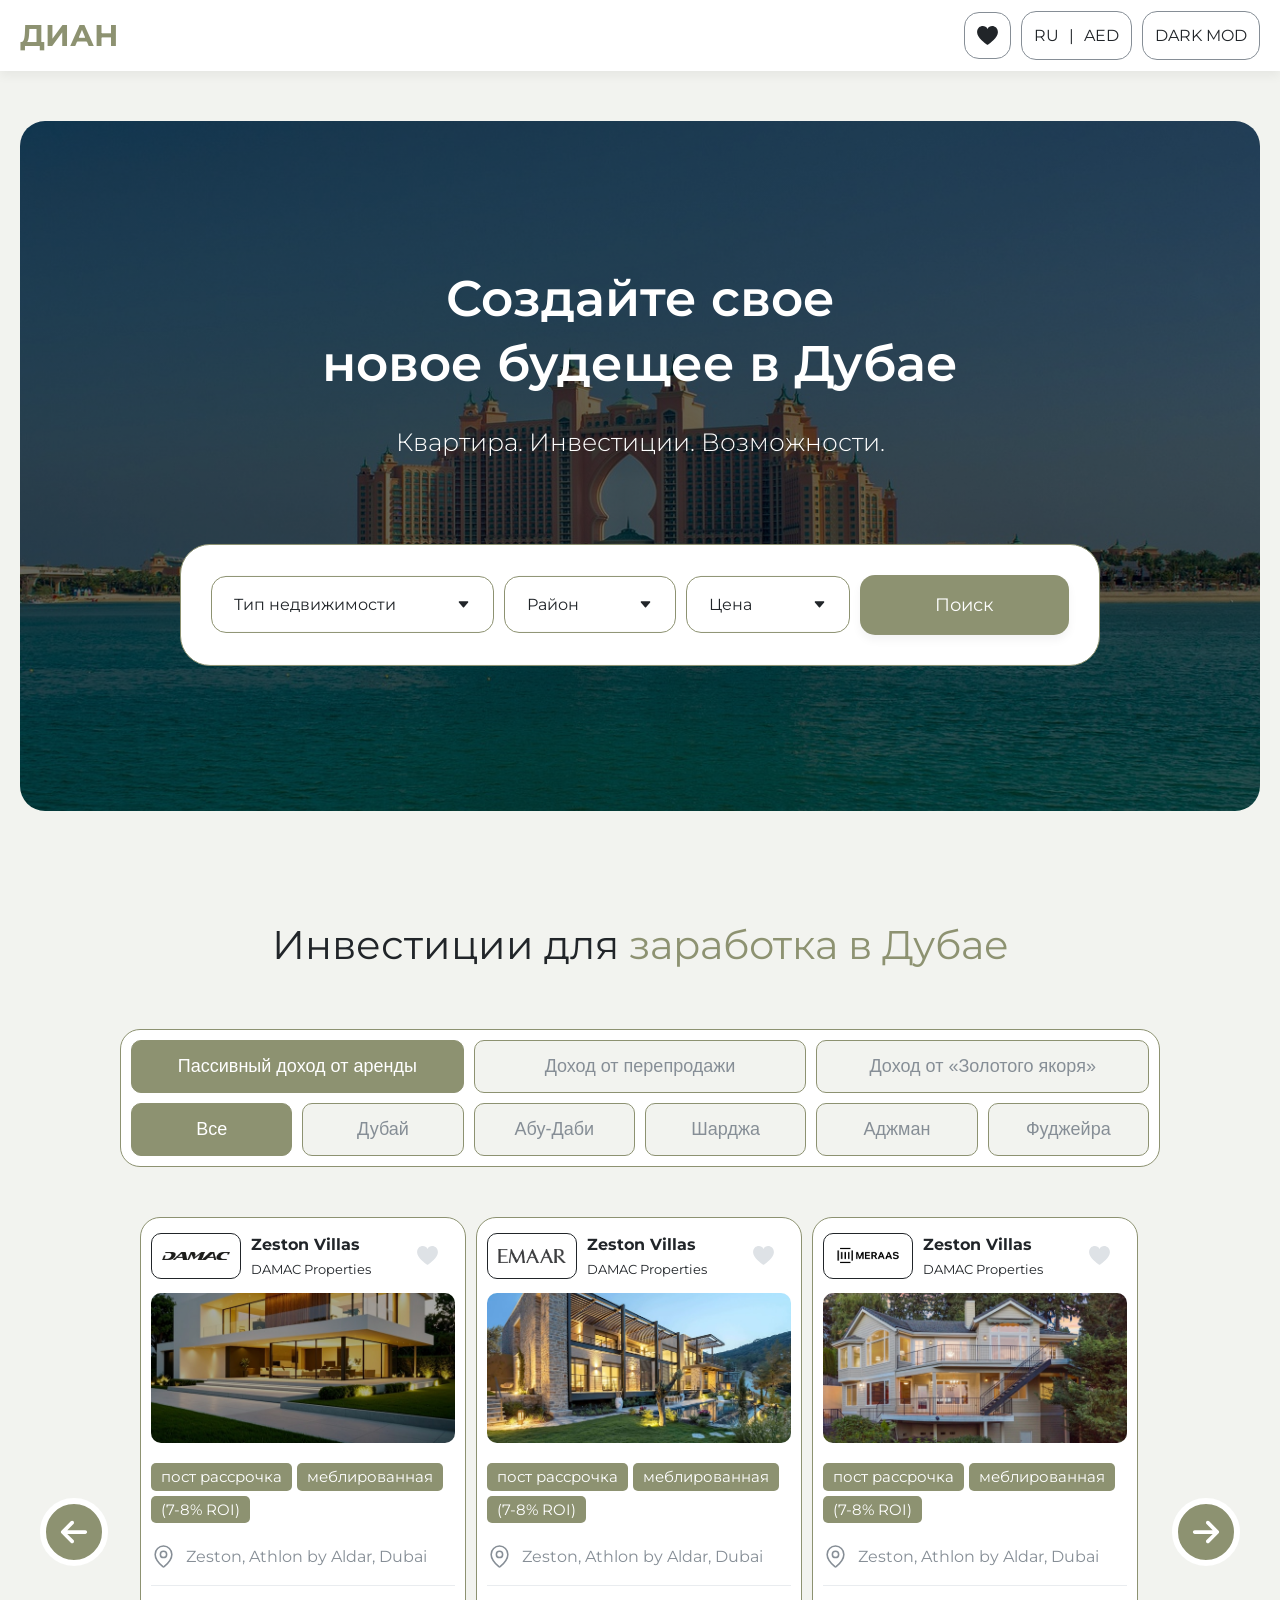
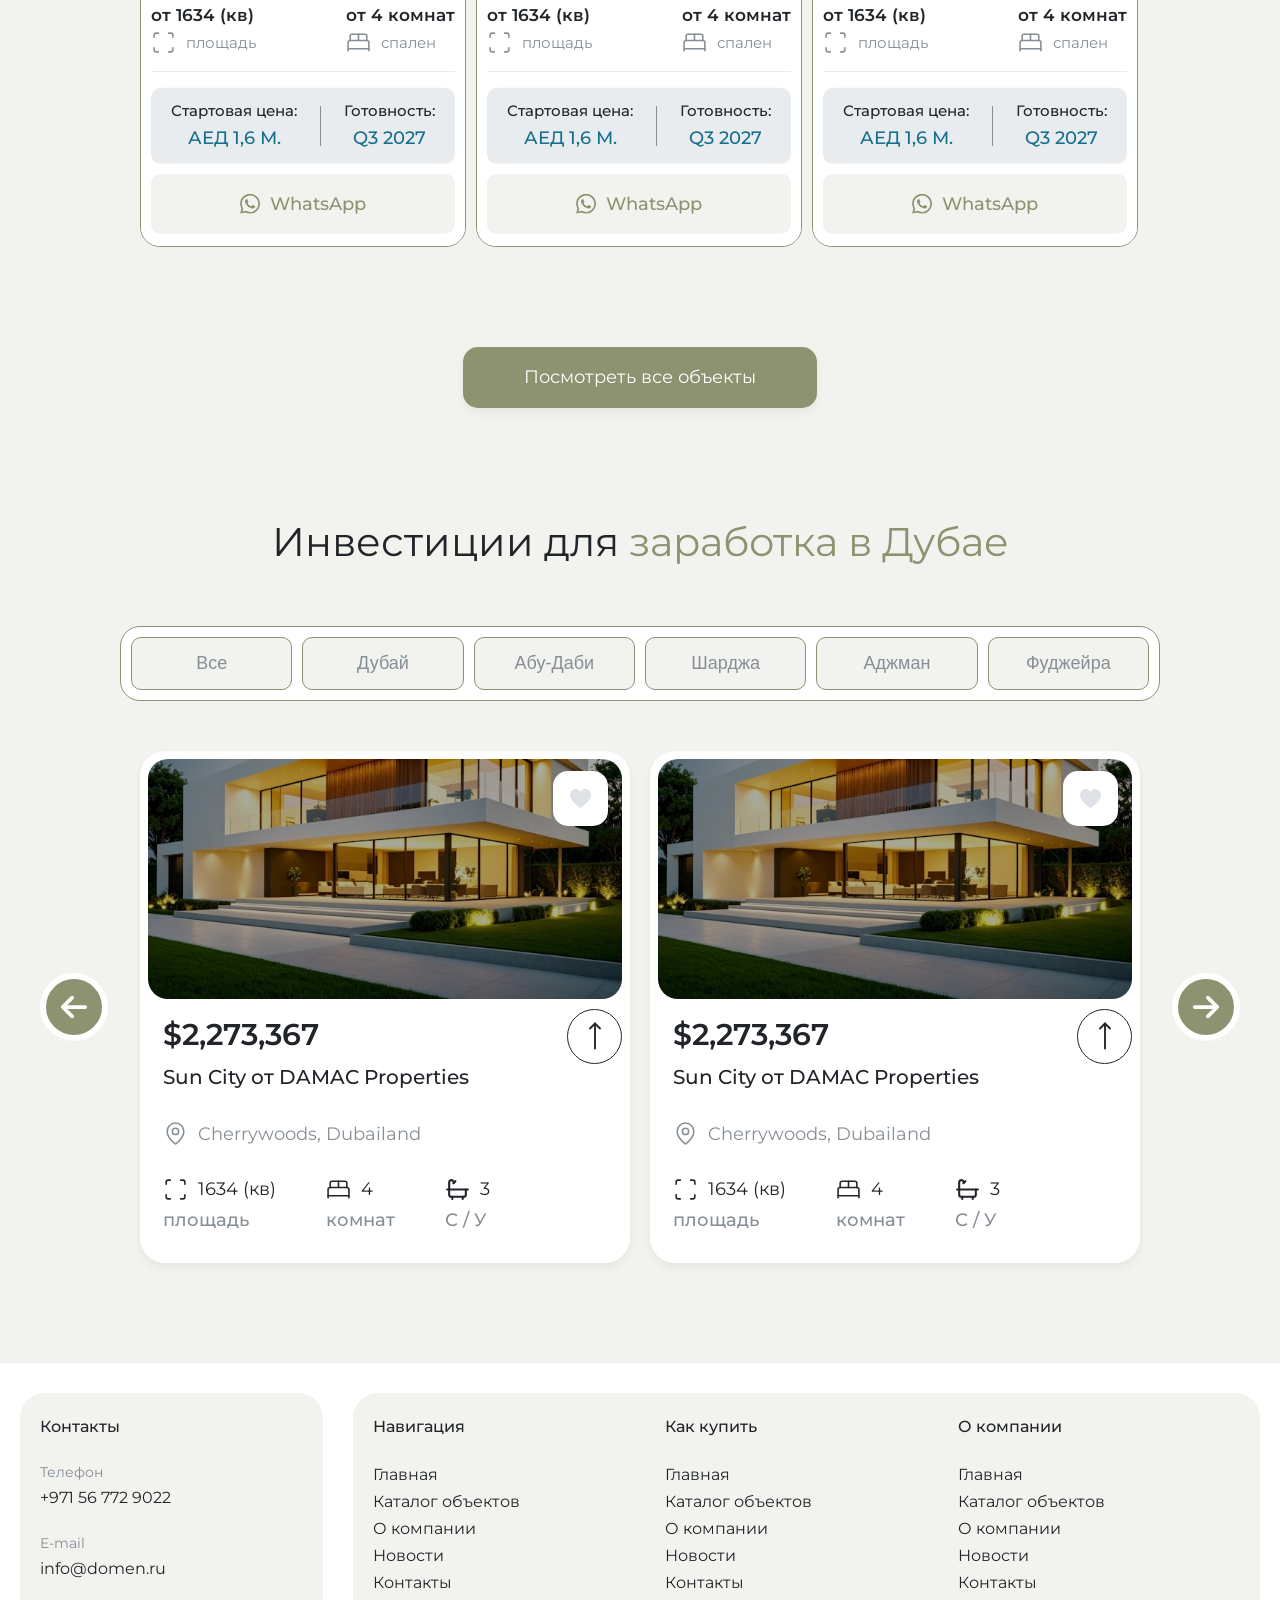
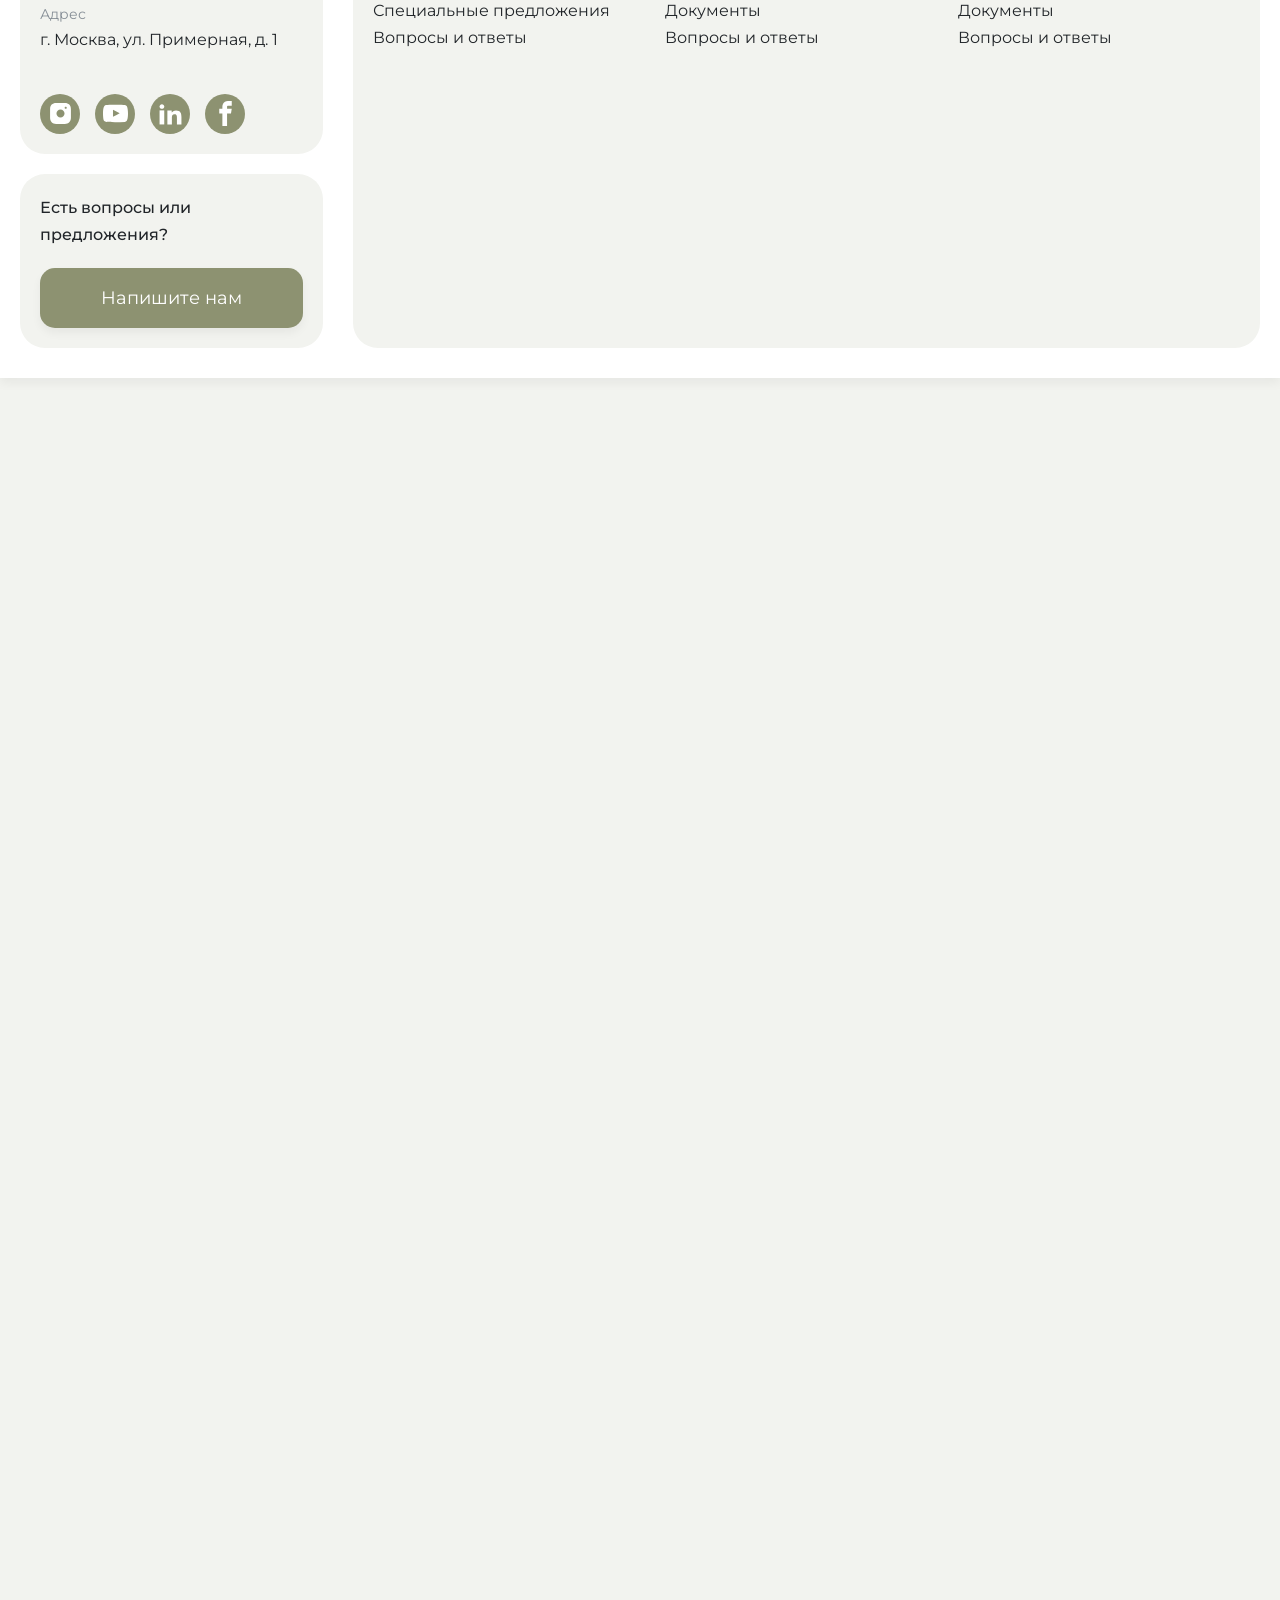
==== index.html @ 3551e3be "Finally all" ====
<!DOCTYPE html>
<html lang="en">
  <head>
    <meta charset="UTF-8" />
    <meta name="viewport" content="width=device-width, initial-scale=1.0" />
    <link rel="preconnect" href="https://fonts.googleapis.com" />
    <link rel="preconnect" href="https://fonts.gstatic.com" crossorigin />
    <link
      href="https://fonts.googleapis.com/css2?family=Montserrat:ital,wght@0,100..900;1,100..900&display=swap"
      rel="stylesheet"
    />
    <link rel="stylesheet" href="css/style.css" />
    <title>ДИАН - компания по недвижимости</title>
  </head>
  <body>
    <!---------------------------------------------->
    <!--      БЛОК ВЕРХНЕЕ МЕНЮ HEADER MENUE      -->
    <!---------------------------------------------->

    <header class="header-menue">
      <div class="row-header header-menue__container">
        <div class="header-menue__logo">ДИАН</div>
        <!-- <nav class="header-menue__nav">
          <ul class="header-menue__list">
            <li class="header-menue__item">
              <a href="#" class="header-menue__link"
                >Купить
                <svg class="menue-icon">
                  <use
                    xlink:href="img/sprite.svg#icon-caret-down-outline"
                  ></use>
                </svg>
              </a>
            </li>
            <li class="header-menue__item">
              <a href="#" class="header-menue__link"
                >Инвестиции
                <svg class="menue-icon">
                  <use
                    xlink:href="img/sprite.svg#icon-caret-down-outline"
                  ></use>
                </svg>
              </a>
            </li>
            <li class="header-menue__item">
              <a href="#" class="header-menue__link"
                >Услуги
                <svg class="menue-icon">
                  <use
                    xlink:href="img/sprite.svg#icon-caret-down-outline"
                  ></use>
                </svg>
              </a>
            </li>
            <li class="header-menue__item">
              <a href="#" class="header-menue__link"
                >О нас
                <svg class="menue-icon">
                  <use xlink:href="#icon-heart-svgrepo-com"></use>
                </svg>
              </a>
            </li>
          </ul>
        </nav> -->
        <div class="header-menue__button">
          <button class="header-button-heart">
            <svg class="header-button-heart__icon">
              <use xlink:href="img/sprite.svg#icon-heart-svgrepo-com"></use>
            </svg>
          </button>

          <div class="header-menue__button-heart language-toggle">
            <span class="languages">RU</span>
            <span class="separator">|</span>
            <span class="currensy">AED</span>
          </div>

          <div
            class="header-menue__button-heart theme-toggle"
            id="theme-toggle"
            aria-pressed="false"
            aria-label="Переключить тему"
          >
            <span>DARK MOD</span>
          </div>

          <!-- <a href="#" class="btn-small">+971 4 428 6151</a> -->
        </div>
      </div>
    </header>

    <main>
      <!------------------->
      <!-- HERO SECTION  -->
      <!------------------->

      <section class="hero row-header">
        <div class="hero__img">
          <div class="hero__container row-container">
            <h1 class="primary-heading">
              Создайте свое <br />
              новое будещее в Дубае
            </h1>
            <h3 class="tertiary-headin">Квартира. Инвестиции. Возможности.</h3>

            <!--------------------------------->
            <!-- БЛОК ФИЛЬТРОМ НЕДВИЖИМОСТЕЙ -->
            <!--------------------------------->

            <div class="search-form">
              <div class="search-form__group">
                <div class="search-form__select">
                  <span class="search-form__title">Тип недвижимости</span>
                  <svg class="search-form__icon">
                    <use
                      xlink:href="img/sprite.svg#icon-caret-down-outline"
                    ></use>
                  </svg>
                </div>

                <div class="search-form__list-box">
                  <ul class="search-form__list">
                    <li class="search-form__item">
                      <a href="#" class="search-form__link">Все типы</a>
                    </li>
                    <li class="search-form__item">
                      <a href="#" class="search-form__link">Квартира</a>
                    </li>
                    <li class="search-form__item">
                      <a href="#" class="search-form__link">Вилла</a>
                    </li>
                    <li class="search-form__item">
                      <a href="#" class="search-form__link">Пентхаус</a>
                    </li>
                    <li class="search-form__item">
                      <a href="#" class="search-form__link">Дуплекст</a>
                    </li>
                    <li class="search-form__item">
                      <a href="#" class="search-form__link">Офис</a>
                    </li>
                  </ul>
                </div>
              </div>

              <div class="search-form__group">
                <div class="search-form__select">
                  <span class="search-form__title">Район</span>
                  <svg class="search-form__icon">
                    <use
                      xlink:href="img/sprite.svg#icon-caret-down-outline"
                    ></use>
                  </svg>
                </div>

                <div class="search-form__list-box">
                  <ul class="search-form__list">
                    <li class="search-form__item">
                      <a href="#" class="search-form__link">Любой район</a>
                    </li>
                    <li class="search-form__item">
                      <a href="#" class="search-form__link">Al Jazeera</a>
                    </li>
                    <li class="search-form__item">
                      <a href="#" class="search-form__link">Jebel Ali First</a>
                    </li>
                    <li class="search-form__item">
                      <a href="#" class="search-form__link"
                        >Jumeirah Gardens City</a
                      >
                    </li>
                    <li class="search-form__item">
                      <a href="#" class="search-form__link">Palm Jebel Ali</a>
                    </li>
                    <li class="search-form__item">
                      <a href="#" class="search-form__link">Downtown</a>
                    </li>
                  </ul>
                </div>
              </div>

              <div class="search-form__group">
                <div class="search-form__select">
                  <span class="search-form__title">Цена</span>
                  <svg class="search-form__icon">
                    <use
                      xlink:href="img/sprite.svg#icon-caret-down-outline"
                    ></use>
                  </svg>
                </div>

                <div class="search-form__list-box">
                  <ul class="search-form__list">
                    <li class="search-form__item">
                      <a href="#" class="search-form__link">$ 200,000</a>
                    </li>
                    <li class="search-form__item">
                      <a href="#" class="search-form__link">$ 500,000</a>
                    </li>
                    <li class="search-form__item">
                      <a href="#" class="search-form__link">$ 700,000</a>
                    </li>
                    <li class="search-form__item">
                      <a href="#" class="search-form__link">$ 800,000</a>
                    </li>
                  </ul>
                </div>
              </div>

              <!------------------------------------->
              <!-- КНОПКА "ПОИСК" -->
              <!------------------------------------->

              <div class="search-form__group">
                <a href="#" class="btn-search">Поиск</a>
              </div>
            </div>
          </div>
        </div>
      </section>

      <!------------------------------- -->
      <!-- БЛОК С КАРТАМИ ПО ИНВЕСТИЦИИ -->
      <!------------------------------- -->

      <section class="section-invest">
        <h2 class="row-container secondary-heading">
          Инвестиции для <span class="highlight-green">заработка в Дубае</span>
        </h2>

        <!------------------------------------------------------->
        <!-- БЛОК ПЕРЕКЛЮЧЕНИЯМИ МЕЖДУ ИНВЕСТИЦИЯМИ И ГОРОДАМИ -->
        <!------------------------------------------------------->

        <div class="row-options section-invest__choose-option choose-option">
          <div class="choose-option__filter-methods">
            <button
              class="btn-choose choose-option__btn-invest btn-method"
              data-method="rent"
            >
              Пассивный доход от аренды
            </button>
            <button
              class="btn-choose choose-option__btn-invest btn-method"
              data-method="resale"
            >
              Доход от перепродажи
            </button>
            <button
              class="btn-choose choose-option__btn-invest btn-method"
              data-method="gold-anchor"
            >
              Доход от «Золотого якоря»
            </button>
          </div>
          <div class="choose-option__filter-cities">
            <button
              class="btn-choose choose-option__btn-city btn-city"
              data-city="all"
            >
              Все
            </button>
            <button
              class="btn-choose choose-option__btn-city btn-city"
              data-city="dubai"
            >
              Дубай
            </button>
            <button
              class="btn-choose choose-option__btn-city btn-city"
              data-city="abu-dabi"
            >
              Абу-Даби
            </button>
            <button
              class="btn-choose choose-option__btn-city btn-city"
              data-city="sharjah"
            >
              Шарджа
            </button>
            <button
              class="btn-choose choose-option__btn-city btn-city"
              data-city="ajman"
            >
              Аджман
            </button>
            <button
              class="btn-choose choose-option__btn-city btn-city"
              data-city="fujairah"
            >
              Фуджейра
            </button>
          </div>
        </div>

        <div class="row-arrows row-arrows--scroll section-invest__slider">
          <!-- ARROW LEFT -->

          <div class="section-invest__arrow arrow-left">
            <svg class="arrow-icon">
              <use xlink:href="img/sprite.svg#icon-arrow-left2"></use>
            </svg>
          </div>

          <div
            class="row-container row-container--scroll section-invest__container"
          >
            <div class="section-invest__container__card">
              <!-- 1️⃣ КАРТОЧКА ПО ИНВЕСТИЦИЯМ --- --- DAMAC-->

              <div
                class="section-invest__card"
                data-id="card-invest-1"
                data-city="dubai"
                data-method="rent"
              >
                <!-- Developer -->
                <div class="section-invest__card__header">
                  <div class="section-invest__card__developer">
                    <!-- Лого застройщика -->
                    <div class="developer__logo-box">
                      <div class="developer__logo developer__logo--damac"></div>
                    </div>

                    <div class="section-invest__card__developer-title">
                      <h4 class="object-title">Zeston Villas</h4>
                      <p class="company-title">DAMAC Properties</p>
                    </div>

                    <button class="card-button-heart">
                      <svg class="card-button-heart__icon">
                        <use
                          xlink:href="img/sprite.svg#icon-heart-svgrepo-com"
                        ></use>
                      </svg>
                    </button>
                  </div>

                  <!-- Фото апартаментов -->
                  <div class="invest__image invest__image--1"></div>

                  <!-- Теги -->
                  <div class="tags">
                    <div class="tags__tag">
                      <p>пост рассрочка</p>
                    </div>
                    <div class="tags__tag">
                      <p>меблированная</p>
                    </div>
                    <div class="tags__tag">
                      <p>(7-8% ROI)</p>
                    </div>
                  </div>

                  <!-- Название -->
                  <!-- <p class="section-invest__card-backend__title">Zeston Villas</p> -->

                  <!-- Локация -->
                  <div class="section-invest__card__location">
                    <svg
                      xmlns="http://www.w3.org/2000/svg"
                      width="24"
                      height="24"
                      viewBox="0 0 24 24"
                      fill="none"
                      stroke="currentColor"
                      stroke-width="1.5"
                      stroke-linecap="round"
                      stroke-linejoin="round"
                      class="grey-card-icon"
                    >
                      <path
                        d="M20 10c0 4.993-5.539 10.193-7.399 11.799a1 1 0 0 1-1.202 0C9.539 20.193 4 14.993 4 10a8 8 0 0 1 16 0"
                      />
                      <circle cx="12" cy="10" r="3" />
                    </svg>
                    <p class="section-invest__card__location-title">
                      Zeston, Athlon by Aldar, Dubai
                    </p>
                  </div>

                  <!-- Разделитель -->
                  <span class="section-invest__card__divider-horizontal"></span>

                  <!-- Box 1: площадь и комнаты -->
                  <div class="section-invest__card__box-1">
                    <!-- Площадь -->
                    <div class="section-invest__card__area">
                      <p class="section-invest__card__area-number">
                        от 1634 (кв)
                      </p>
                      <div class="section-invest__card__area-info">
                        <svg
                          xmlns="http://www.w3.org/2000/svg"
                          width="24"
                          height="24"
                          viewBox="0 0 24 24"
                          fill="none"
                          stroke="currentColor"
                          stroke-width="1.5"
                          stroke-linecap="round"
                          stroke-linejoin="round"
                          class="grey-card-icon"
                        >
                          <path d="M3 7V5a2 2 0 0 1 2-2h2" />
                          <path d="M17 3h2a2 2 0 0 1 2 2v2" />
                          <path d="M21 17v2a2 2 0 0 1-2 2h-2" />
                          <path d="M7 21H5a2 2 0 0 1-2-2v-2" />
                        </svg>
                        <p class="section-invest__card__area-name">площадь</p>
                      </div>
                    </div>

                    <!-- Комнаты -->
                    <div class="section-invest__card__area">
                      <p class="section-invest__card__area-number">
                        от 4 комнат
                      </p>
                      <div class="section-invest__card__area-info">
                        <svg
                          xmlns="http://www.w3.org/2000/svg"
                          width="24"
                          height="24"
                          viewBox="0 0 24 24"
                          fill="none"
                          stroke="currentColor"
                          stroke-width="1.5"
                          stroke-linecap="round"
                          stroke-linejoin="round"
                          class="grey-card-icon"
                        >
                          <path d="M2 20v-8a2 2 0 0 1 2-2h16a2 2 0 0 1 2 2v8" />
                          <path d="M4 10V6a2 2 0 0 1 2-2h12a2 2 0 0 1 2 2v4" />
                          <path d="M12 4v6" />
                          <path d="M2 18h20" />
                        </svg>
                        <p class="section-invest__card__area-name">спален</p>
                      </div>
                    </div>
                  </div>

                  <span class="section-invest__card__divider-horizontal"></span>
                </div>

                <!-- BOX HOVER EFFECT WITH DETAIL INFORMATION -->
                <div class="section-invest__card__hover">
                  <!-- КОРОБКА С ЦЕНОЙ -->

                  <div class="section-invest__card__hover-cost">
                    <p class="section-invest__card__cost">
                      Стартовая цена: <br />
                      <span class="highlight-blue">АЕД 1,6 М.</span>
                    </p>
                    <span class="section-invest__card__divider-vertical"></span>
                    <p class="section-invest__card__cost">
                      Готовность: <br />
                      <span class="highlight-blue">Q3 2027</span>
                    </p>
                  </div>

                  <!-- КОРОБКА С КНОПКОЙ -->

                  <div class="section-invest__card__hover-button">
                    <!-- WhatsApp -->
                    <a href="#" class="btn-whatsapp">
                      <svg class="btn-whatsapp__icon">
                        <use xlink:href="img/sprite.svg#icon-whatsapp"></use>
                      </svg>
                      WhatsApp
                    </a>
                  </div>

                  <!-- Разделитель -->
                  <span class="section-invest__card__divider-horizontal"></span>

                  <!-- КОРОБКА С ИНФОЙ О КОМНАТАХ -->

                  <div class="section-invest__card__hover-room">
                    <div>
                      <p class="text-bold">
                        1 спальня <span class="highlight-grey">от 91 м²</span>
                      </p>
                      <p class="text-bold">
                        2 спальни <span class="highlight-grey">от 135 м²</span>
                      </p>
                      <p class="text-bold">
                        3 спальни <span class="highlight-grey">от 267 м²</span>
                      </p>
                    </div>

                    <div class="section-invest__card__text-right">
                      <p class="text-bold">от 3М АЕД</p>
                      <p class="text-bold">от 4.1М АЕД</p>
                      <p class="text-bold">от 7М АЕД</p>
                    </div>
                  </div>

                  <!-- Разделитель -->
                  <span class="section-invest__card__divider-horizontal"></span>

                  <!-- КОРОБКА С ИНФОЙ О ПЛАНЕ ОПЛАТЕ -->

                  <div class="section-invest__card__hover-payment">
                    <p>План оплат: 40/60</p>

                    <p class="text-bold">
                      10% <span class="highlight-grey">первый взнос</span>
                    </p>
                    <p class="text-bold">
                      50%
                      <span class="highlight-grey"
                        >в течении строительства</span
                      >
                    </p>
                    <p class="text-bold">
                      10%
                      <span class="highlight-grey"
                        >при завершении строительства</span
                      >
                    </p>
                    <p class="text-bold">
                      30%
                      <span class="highlight-grey"
                        >пост рассрочки до Q1 2030</span
                      >
                    </p>
                  </div>

                  <!-- Разделитель -->
                  <span class="section-invest__card__divider-horizontal"></span>

                  <!-- КОРОБКА С ИНФОЙ О НАЛИЧИИ КВАРТИР -->

                  <div class="section-invest__card__hover-availability">
                    <div>
                      <p class="text-bold">Наличие квартир</p>
                      <p class="highlight-green text-bold">25 / 80</p>
                    </div>

                    <div class="section-invest__card__text-right">
                      <p class="text-bold">год готовности</p>
                      <p class="highlight-green text-bold">Q3 2027</p>
                    </div>
                  </div>
                </div>
              </div>

              <!-- 2️⃣ КАРТОЧКА ПО ИНВЕСТИЦИЯМ --- --- EMAAR -->

              <div
                class="section-invest__card"
                data-id="card-invest-2"
                data-city="dubai"
                data-method="rent"
              >
                <!-- Developer -->
                <div class="section-invest__card__header">
                  <div class="section-invest__card__developer">
                    <!-- Лого застройщика -->
                    <div class="developer__logo-box">
                      <div class="developer__logo developer__logo--emaar"></div>
                    </div>

                    <div class="section-invest__card__developer-title">
                      <h4 class="object-title">Zeston Villas</h4>
                      <p class="company-title">DAMAC Properties</p>
                    </div>

                    <button class="card-button-heart">
                      <svg class="card-button-heart__icon">
                        <use
                          xlink:href="img/sprite.svg#icon-heart-svgrepo-com"
                        ></use>
                      </svg>
                    </button>
                  </div>

                  <!-- Фото апартаментов -->
                  <div class="invest__image invest__image--2"></div>

                  <!-- Теги -->
                  <div class="tags">
                    <div class="tags__tag">
                      <p>пост рассрочка</p>
                    </div>
                    <div class="tags__tag">
                      <p>меблированная</p>
                    </div>
                    <div class="tags__tag">
                      <p>(7-8% ROI)</p>
                    </div>
                  </div>

                  <!-- Название -->
                  <!-- <p class="section-invest__card-backend__title">Zeston Villas</p> -->

                  <!-- Локация -->
                  <div class="section-invest__card__location">
                    <svg
                      xmlns="http://www.w3.org/2000/svg"
                      width="24"
                      height="24"
                      viewBox="0 0 24 24"
                      fill="none"
                      stroke="currentColor"
                      stroke-width="1.5"
                      stroke-linecap="round"
                      stroke-linejoin="round"
                      class="grey-card-icon"
                    >
                      <path
                        d="M20 10c0 4.993-5.539 10.193-7.399 11.799a1 1 0 0 1-1.202 0C9.539 20.193 4 14.993 4 10a8 8 0 0 1 16 0"
                      />
                      <circle cx="12" cy="10" r="3" />
                    </svg>
                    <p class="section-invest__card__location-title">
                      Zeston, Athlon by Aldar, Dubai
                    </p>
                  </div>

                  <!-- Разделитель -->
                  <span class="section-invest__card__divider-horizontal"></span>

                  <!-- Box 1: площадь и комнаты -->
                  <div class="section-invest__card__box-1">
                    <!-- Площадь -->
                    <div class="section-invest__card__area">
                      <p class="section-invest__card__area-number">
                        от 1634 (кв)
                      </p>
                      <div class="section-invest__card__area-info">
                        <svg
                          xmlns="http://www.w3.org/2000/svg"
                          width="24"
                          height="24"
                          viewBox="0 0 24 24"
                          fill="none"
                          stroke="currentColor"
                          stroke-width="1.5"
                          stroke-linecap="round"
                          stroke-linejoin="round"
                          class="grey-card-icon"
                        >
                          <path d="M3 7V5a2 2 0 0 1 2-2h2" />
                          <path d="M17 3h2a2 2 0 0 1 2 2v2" />
                          <path d="M21 17v2a2 2 0 0 1-2 2h-2" />
                          <path d="M7 21H5a2 2 0 0 1-2-2v-2" />
                        </svg>
                        <p class="section-invest__card__area-name">площадь</p>
                      </div>
                    </div>

                    <!-- Комнаты -->
                    <div class="section-invest__card__area">
                      <p class="section-invest__card__area-number">
                        от 4 комнат
                      </p>
                      <div class="section-invest__card__area-info">
                        <svg
                          xmlns="http://www.w3.org/2000/svg"
                          width="24"
                          height="24"
                          viewBox="0 0 24 24"
                          fill="none"
                          stroke="currentColor"
                          stroke-width="1.5"
                          stroke-linecap="round"
                          stroke-linejoin="round"
                          class="grey-card-icon"
                        >
                          <path d="M2 20v-8a2 2 0 0 1 2-2h16a2 2 0 0 1 2 2v8" />
                          <path d="M4 10V6a2 2 0 0 1 2-2h12a2 2 0 0 1 2 2v4" />
                          <path d="M12 4v6" />
                          <path d="M2 18h20" />
                        </svg>
                        <p class="section-invest__card__area-name">спален</p>
                      </div>
                    </div>
                  </div>

                  <span class="section-invest__card__divider-horizontal"></span>
                </div>

                <!-- BOX HOVER EFFECT WITH DETAIL INFORMATION -->
                <div class="section-invest__card__hover">
                  <!-- КОРОБКА С ЦЕНОЙ -->

                  <div class="section-invest__card__hover-cost">
                    <p class="section-invest__card__cost">
                      Стартовая цена: <br />
                      <span class="highlight-blue">АЕД 1,6 М.</span>
                    </p>
                    <span class="section-invest__card__divider-vertical"></span>
                    <p class="section-invest__card__cost">
                      Готовность: <br />
                      <span class="highlight-blue">Q3 2027</span>
                    </p>
                  </div>

                  <!-- КОРОБКА С КНОПКОЙ -->

                  <div class="section-invest__card__hover-button">
                    <!-- WhatsApp -->
                    <a href="#" class="btn-whatsapp">
                      <svg class="btn-whatsapp__icon">
                        <use xlink:href="img/sprite.svg#icon-whatsapp"></use>
                      </svg>
                      WhatsApp
                    </a>
                  </div>

                  <!-- Разделитель -->
                  <span class="section-invest__card__divider-horizontal"></span>

                  <!-- КОРОБКА С ИНФОЙ О КОМНАТАХ -->

                  <div class="section-invest__card__hover-room">
                    <div>
                      <p class="text-bold">
                        1 спальня <span class="highlight-grey">от 91 м²</span>
                      </p>
                      <p class="text-bold">
                        2 спальни <span class="highlight-grey">от 135 м²</span>
                      </p>
                      <p class="text-bold">
                        3 спальни <span class="highlight-grey">от 267 м²</span>
                      </p>
                    </div>

                    <div class="section-invest__card__text-right">
                      <p class="text-bold">от 3М АЕД</p>
                      <p class="text-bold">от 4.1М АЕД</p>
                      <p class="text-bold">от 7М АЕД</p>
                    </div>
                  </div>

                  <!-- Разделитель -->
                  <span class="section-invest__card__divider-horizontal"></span>

                  <!-- КОРОБКА С ИНФОЙ О ПЛАНЕ ОПЛАТЕ -->

                  <div class="section-invest__card__hover-payment">
                    <p>План оплат: 40/60</p>

                    <p class="text-bold">
                      10% <span class="highlight-grey">первый взнос</span>
                    </p>
                    <p class="text-bold">
                      50%
                      <span class="highlight-grey"
                        >в течении строительства</span
                      >
                    </p>
                    <p class="text-bold">
                      10%
                      <span class="highlight-grey"
                        >при завершении строительства</span
                      >
                    </p>
                    <p class="text-bold">
                      30%
                      <span class="highlight-grey"
                        >пост рассрочки до Q1 2030</span
                      >
                    </p>
                  </div>

                  <!-- Разделитель -->
                  <span class="section-invest__card__divider-horizontal"></span>

                  <!-- КОРОБКА С ИНФОЙ О НАЛИЧИИ КВАРТИР -->

                  <div class="section-invest__card__hover-availability">
                    <div>
                      <p class="text-bold">Наличие квартир</p>
                      <p class="highlight-green text-bold">25 / 80</p>
                    </div>

                    <div class="section-invest__card__text-right">
                      <p class="text-bold">год готовности</p>
                      <p class="highlight-green text-bold">Q3 2027</p>
                    </div>
                  </div>
                </div>
              </div>

              <!-- 3️⃣ КАРТОЧКА ПО ИНВЕСТИЦИЯМ --- --- MERAAS -->

              <div
                class="section-invest__card"
                data-id="card-invest-3"
                data-city="dubai"
                data-method="rent"
              >
                <!-- Developer -->
                <div class="section-invest__card__header">
                  <div class="section-invest__card__developer">
                    <!-- Лого застройщика -->
                    <div class="developer__logo-box">
                      <div
                        class="developer__logo developer__logo--meraas"
                      ></div>
                    </div>

                    <div class="section-invest__card__developer-title">
                      <h4 class="object-title">Zeston Villas</h4>
                      <p class="company-title">DAMAC Properties</p>
                    </div>

                    <button class="card-button-heart">
                      <svg class="card-button-heart__icon">
                        <use
                          xlink:href="img/sprite.svg#icon-heart-svgrepo-com"
                        ></use>
                      </svg>
                    </button>
                  </div>

                  <!-- Фото апартаментов -->
                  <div class="invest__image invest__image--3"></div>

                  <!-- Теги -->
                  <div class="tags">
                    <div class="tags__tag">
                      <p>пост рассрочка</p>
                    </div>
                    <div class="tags__tag">
                      <p>меблированная</p>
                    </div>
                    <div class="tags__tag">
                      <p>(7-8% ROI)</p>
                    </div>
                  </div>

                  <!-- Название -->
                  <!-- <p class="section-invest__card-backend__title">Zeston Villas</p> -->

                  <!-- Локация -->
                  <div class="section-invest__card__location">
                    <svg
                      xmlns="http://www.w3.org/2000/svg"
                      width="24"
                      height="24"
                      viewBox="0 0 24 24"
                      fill="none"
                      stroke="currentColor"
                      stroke-width="1.5"
                      stroke-linecap="round"
                      stroke-linejoin="round"
                      class="grey-card-icon"
                    >
                      <path
                        d="M20 10c0 4.993-5.539 10.193-7.399 11.799a1 1 0 0 1-1.202 0C9.539 20.193 4 14.993 4 10a8 8 0 0 1 16 0"
                      />
                      <circle cx="12" cy="10" r="3" />
                    </svg>
                    <p class="section-invest__card__location-title">
                      Zeston, Athlon by Aldar, Dubai
                    </p>
                  </div>

                  <!-- Разделитель -->
                  <span class="section-invest__card__divider-horizontal"></span>

                  <!-- Box 1: площадь и комнаты -->
                  <div class="section-invest__card__box-1">
                    <!-- Площадь -->
                    <div class="section-invest__card__area">
                      <p class="section-invest__card__area-number">
                        от 1634 (кв)
                      </p>
                      <div class="section-invest__card__area-info">
                        <svg
                          xmlns="http://www.w3.org/2000/svg"
                          width="24"
                          height="24"
                          viewBox="0 0 24 24"
                          fill="none"
                          stroke="currentColor"
                          stroke-width="1.5"
                          stroke-linecap="round"
                          stroke-linejoin="round"
                          class="grey-card-icon"
                        >
                          <path d="M3 7V5a2 2 0 0 1 2-2h2" />
                          <path d="M17 3h2a2 2 0 0 1 2 2v2" />
                          <path d="M21 17v2a2 2 0 0 1-2 2h-2" />
                          <path d="M7 21H5a2 2 0 0 1-2-2v-2" />
                        </svg>
                        <p class="section-invest__card__area-name">площадь</p>
                      </div>
                    </div>

                    <!-- Комнаты -->
                    <div class="section-invest__card__area">
                      <p class="section-invest__card__area-number">
                        от 4 комнат
                      </p>
                      <div class="section-invest__card__area-info">
                        <svg
                          xmlns="http://www.w3.org/2000/svg"
                          width="24"
                          height="24"
                          viewBox="0 0 24 24"
                          fill="none"
                          stroke="currentColor"
                          stroke-width="1.5"
                          stroke-linecap="round"
                          stroke-linejoin="round"
                          class="grey-card-icon"
                        >
                          <path d="M2 20v-8a2 2 0 0 1 2-2h16a2 2 0 0 1 2 2v8" />
                          <path d="M4 10V6a2 2 0 0 1 2-2h12a2 2 0 0 1 2 2v4" />
                          <path d="M12 4v6" />
                          <path d="M2 18h20" />
                        </svg>
                        <p class="section-invest__card__area-name">спален</p>
                      </div>
                    </div>
                  </div>

                  <span class="section-invest__card__divider-horizontal"></span>
                </div>

                <!-- BOX HOVER EFFECT WITH DETAIL INFORMATION -->
                <div class="section-invest__card__hover">
                  <!-- КОРОБКА С ЦЕНОЙ -->

                  <div class="section-invest__card__hover-cost">
                    <p class="section-invest__card__cost">
                      Стартовая цена: <br />
                      <span class="highlight-blue">АЕД 1,6 М.</span>
                    </p>
                    <span class="section-invest__card__divider-vertical"></span>
                    <p class="section-invest__card__cost">
                      Готовность: <br />
                      <span class="highlight-blue">Q3 2027</span>
                    </p>
                  </div>

                  <!-- КОРОБКА С КНОПКОЙ -->

                  <div class="section-invest__card__hover-button">
                    <!-- WhatsApp -->
                    <a href="#" class="btn-whatsapp">
                      <svg class="btn-whatsapp__icon">
                        <use xlink:href="img/sprite.svg#icon-whatsapp"></use>
                      </svg>
                      WhatsApp
                    </a>
                  </div>

                  <!-- Разделитель -->
                  <span class="section-invest__card__divider-horizontal"></span>

                  <!-- КОРОБКА С ИНФОЙ О КОМНАТАХ -->

                  <div class="section-invest__card__hover-room">
                    <div>
                      <p class="text-bold">
                        1 спальня <span class="highlight-grey">от 91 м²</span>
                      </p>
                      <p class="text-bold">
                        2 спальни <span class="highlight-grey">от 135 м²</span>
                      </p>
                      <p class="text-bold">
                        3 спальни <span class="highlight-grey">от 267 м²</span>
                      </p>
                    </div>

                    <div class="section-invest__card__text-right">
                      <p class="text-bold">от 3М АЕД</p>
                      <p class="text-bold">от 4.1М АЕД</p>
                      <p class="text-bold">от 7М АЕД</p>
                    </div>
                  </div>

                  <!-- Разделитель -->
                  <span class="section-invest__card__divider-horizontal"></span>

                  <!-- КОРОБКА С ИНФОЙ О ПЛАНЕ ОПЛАТЕ -->

                  <div class="section-invest__card__hover-payment">
                    <p>План оплат: 40/60</p>

                    <p class="text-bold">
                      10% <span class="highlight-grey">первый взнос</span>
                    </p>
                    <p class="text-bold">
                      50%
                      <span class="highlight-grey"
                        >в течении строительства</span
                      >
                    </p>
                    <p class="text-bold">
                      10%
                      <span class="highlight-grey"
                        >при завершении строительства</span
                      >
                    </p>
                    <p class="text-bold">
                      30%
                      <span class="highlight-grey"
                        >пост рассрочки до Q1 2030</span
                      >
                    </p>
                  </div>

                  <!-- Разделитель -->
                  <span class="section-invest__card__divider-horizontal"></span>

                  <!-- КОРОБКА С ИНФОЙ О НАЛИЧИИ КВАРТИР -->

                  <div class="section-invest__card__hover-availability">
                    <div>
                      <p class="text-bold">Наличие квартир</p>
                      <p class="highlight-green text-bold">25 / 80</p>
                    </div>

                    <div class="section-invest__card__text-right">
                      <p class="text-bold">год готовности</p>
                      <p class="highlight-green text-bold">Q3 2027</p>
                    </div>
                  </div>
                </div>
              </div>

              <!-- 4️⃣ КАРТОЧКА ПО ИНВЕСТИЦИЯМ --- --- NAKHEEL-->

              <div
                class="section-invest__card"
                data-id="card-invest-4"
                data-city="sharjah"
                data-method="rent"
              >
                <!-- Developer -->
                <div class="section-invest__card__header">
                  <div class="section-invest__card__developer">
                    <!-- Лого застройщика -->
                    <div class="developer__logo-box">
                      <div
                        class="developer__logo developer__logo--nakheel"
                      ></div>
                    </div>

                    <div class="section-invest__card__developer-title">
                      <h4 class="object-title">Zeston Villas</h4>
                      <p class="company-title">DAMAC Properties</p>
                    </div>

                    <button class="card-button-heart">
                      <svg class="card-button-heart__icon">
                        <use
                          xlink:href="img/sprite.svg#icon-heart-svgrepo-com"
                        ></use>
                      </svg>
                    </button>
                  </div>

                  <!-- Фото апартаментов -->
                  <div class="invest__image invest__image--4"></div>

                  <!-- Теги -->
                  <div class="tags">
                    <div class="tags__tag">
                      <p>пост рассрочка</p>
                    </div>
                    <div class="tags__tag">
                      <p>меблированная</p>
                    </div>
                    <div class="tags__tag">
                      <p>(7-8% ROI)</p>
                    </div>
                  </div>

                  <!-- Название -->
                  <!-- <p class="section-invest__card-backend__title">Zeston Villas</p> -->

                  <!-- Локация -->
                  <div class="section-invest__card__location">
                    <svg
                      xmlns="http://www.w3.org/2000/svg"
                      width="24"
                      height="24"
                      viewBox="0 0 24 24"
                      fill="none"
                      stroke="currentColor"
                      stroke-width="1.5"
                      stroke-linecap="round"
                      stroke-linejoin="round"
                      class="grey-card-icon"
                    >
                      <path
                        d="M20 10c0 4.993-5.539 10.193-7.399 11.799a1 1 0 0 1-1.202 0C9.539 20.193 4 14.993 4 10a8 8 0 0 1 16 0"
                      />
                      <circle cx="12" cy="10" r="3" />
                    </svg>
                    <p class="section-invest__card__location-title">
                      Zeston, Athlon by Aldar, Dubai
                    </p>
                  </div>

                  <!-- Разделитель -->
                  <span class="section-invest__card__divider-horizontal"></span>

                  <!-- Box 1: площадь и комнаты -->
                  <div class="section-invest__card__box-1">
                    <!-- Площадь -->
                    <div class="section-invest__card__area">
                      <p class="section-invest__card__area-number">
                        от 1634 (кв)
                      </p>
                      <div class="section-invest__card__area-info">
                        <svg
                          xmlns="http://www.w3.org/2000/svg"
                          width="24"
                          height="24"
                          viewBox="0 0 24 24"
                          fill="none"
                          stroke="currentColor"
                          stroke-width="1.5"
                          stroke-linecap="round"
                          stroke-linejoin="round"
                          class="grey-card-icon"
                        >
                          <path d="M3 7V5a2 2 0 0 1 2-2h2" />
                          <path d="M17 3h2a2 2 0 0 1 2 2v2" />
                          <path d="M21 17v2a2 2 0 0 1-2 2h-2" />
                          <path d="M7 21H5a2 2 0 0 1-2-2v-2" />
                        </svg>
                        <p class="section-invest__card__area-name">площадь</p>
                      </div>
                    </div>

                    <!-- Комнаты -->
                    <div class="section-invest__card__area">
                      <p class="section-invest__card__area-number">
                        от 4 комнат
                      </p>
                      <div class="section-invest__card__area-info">
                        <svg
                          xmlns="http://www.w3.org/2000/svg"
                          width="24"
                          height="24"
                          viewBox="0 0 24 24"
                          fill="none"
                          stroke="currentColor"
                          stroke-width="1.5"
                          stroke-linecap="round"
                          stroke-linejoin="round"
                          class="grey-card-icon"
                        >
                          <path d="M2 20v-8a2 2 0 0 1 2-2h16a2 2 0 0 1 2 2v8" />
                          <path d="M4 10V6a2 2 0 0 1 2-2h12a2 2 0 0 1 2 2v4" />
                          <path d="M12 4v6" />
                          <path d="M2 18h20" />
                        </svg>
                        <p class="section-invest__card__area-name">спален</p>
                      </div>
                    </div>
                  </div>

                  <span class="section-invest__card__divider-horizontal"></span>
                </div>

                <!-- BOX HOVER EFFECT WITH DETAIL INFORMATION -->
                <div class="section-invest__card__hover">
                  <!-- КОРОБКА С ЦЕНОЙ -->

                  <div class="section-invest__card__hover-cost">
                    <p class="section-invest__card__cost">
                      Стартовая цена: <br />
                      <span class="highlight-blue">АЕД 1,6 М.</span>
                    </p>
                    <span class="section-invest__card__divider-vertical"></span>
                    <p class="section-invest__card__cost">
                      Готовность: <br />
                      <span class="highlight-blue">Q3 2027</span>
                    </p>
                  </div>

                  <!-- КОРОБКА С КНОПКОЙ -->

                  <div class="section-invest__card__hover-button">
                    <!-- WhatsApp -->
                    <a href="#" class="btn-whatsapp">
                      <svg class="btn-whatsapp__icon">
                        <use xlink:href="img/sprite.svg#icon-whatsapp"></use>
                      </svg>
                      WhatsApp
                    </a>
                  </div>

                  <!-- Разделитель -->
                  <span class="section-invest__card__divider-horizontal"></span>

                  <!-- КОРОБКА С ИНФОЙ О КОМНАТАХ -->

                  <div class="section-invest__card__hover-room">
                    <div>
                      <p class="text-bold">
                        1 спальня <span class="highlight-grey">от 91 м²</span>
                      </p>
                      <p class="text-bold">
                        2 спальни <span class="highlight-grey">от 135 м²</span>
                      </p>
                      <p class="text-bold">
                        3 спальни <span class="highlight-grey">от 267 м²</span>
                      </p>
                    </div>

                    <div class="section-invest__card__text-right">
                      <p class="text-bold">от 3М АЕД</p>
                      <p class="text-bold">от 4.1М АЕД</p>
                      <p class="text-bold">от 7М АЕД</p>
                    </div>
                  </div>

                  <!-- Разделитель -->
                  <span class="section-invest__card__divider-horizontal"></span>

                  <!-- КОРОБКА С ИНФОЙ О ПЛАНЕ ОПЛАТЕ -->

                  <div class="section-invest__card__hover-payment">
                    <p>План оплат: 40/60</p>

                    <p class="text-bold">
                      10% <span class="highlight-grey">первый взнос</span>
                    </p>
                    <p class="text-bold">
                      50%
                      <span class="highlight-grey"
                        >в течении строительства</span
                      >
                    </p>
                    <p class="text-bold">
                      10%
                      <span class="highlight-grey"
                        >при завершении строительства</span
                      >
                    </p>
                    <p class="text-bold">
                      30%
                      <span class="highlight-grey"
                        >пост рассрочки до Q1 2030</span
                      >
                    </p>
                  </div>

                  <!-- Разделитель -->
                  <span class="section-invest__card__divider-horizontal"></span>

                  <!-- КОРОБКА С ИНФОЙ О НАЛИЧИИ КВАРТИР -->

                  <div class="section-invest__card__hover-availability">
                    <div>
                      <p class="text-bold">Наличие квартир</p>
                      <p class="highlight-green text-bold">25 / 80</p>
                    </div>

                    <div class="section-invest__card__text-right">
                      <p class="text-bold">год готовности</p>
                      <p class="highlight-green text-bold">Q3 2027</p>
                    </div>
                  </div>
                </div>
              </div>

              <!-- 5️⃣ КАРТОЧКА ПО ИНВЕСТИЦИЯМ --- --- DAMAC -->

              <div
                class="section-invest__card"
                data-id="card-invest-5"
                data-city="abu-dabi"
                data-method="rent"
              >
                <!-- Developer -->
                <div class="section-invest__card__header">
                  <div class="section-invest__card__developer">
                    <!-- Лого застройщика -->
                    <div class="developer__logo-box">
                      <div class="developer__logo developer__logo--damac"></div>
                    </div>

                    <div class="section-invest__card__developer-title">
                      <h4 class="object-title">Zeston Villas</h4>
                      <p class="company-title">DAMAC Properties</p>
                    </div>

                    <button class="card-button-heart">
                      <svg class="card-button-heart__icon">
                        <use
                          xlink:href="img/sprite.svg#icon-heart-svgrepo-com"
                        ></use>
                      </svg>
                    </button>
                  </div>

                  <!-- Фото апартаментов -->
                  <div class="invest__image invest__image--5"></div>

                  <!-- Теги -->
                  <div class="tags">
                    <div class="tags__tag">
                      <p>пост рассрочка</p>
                    </div>
                    <div class="tags__tag">
                      <p>меблированная</p>
                    </div>
                    <div class="tags__tag">
                      <p>(7-8% ROI)</p>
                    </div>
                  </div>

                  <!-- Название -->
                  <!-- <p class="section-invest__card-backend__title">Zeston Villas</p> -->

                  <!-- Локация -->
                  <div class="section-invest__card__location">
                    <svg
                      xmlns="http://www.w3.org/2000/svg"
                      width="24"
                      height="24"
                      viewBox="0 0 24 24"
                      fill="none"
                      stroke="currentColor"
                      stroke-width="1.5"
                      stroke-linecap="round"
                      stroke-linejoin="round"
                      class="grey-card-icon"
                    >
                      <path
                        d="M20 10c0 4.993-5.539 10.193-7.399 11.799a1 1 0 0 1-1.202 0C9.539 20.193 4 14.993 4 10a8 8 0 0 1 16 0"
                      />
                      <circle cx="12" cy="10" r="3" />
                    </svg>
                    <p class="section-invest__card__location-title">
                      Zeston, Athlon by Aldar, Dubai
                    </p>
                  </div>

                  <!-- Разделитель -->
                  <span class="section-invest__card__divider-horizontal"></span>

                  <!-- Box 1: площадь и комнаты -->
                  <div class="section-invest__card__box-1">
                    <!-- Площадь -->
                    <div class="section-invest__card__area">
                      <p class="section-invest__card__area-number">
                        от 1634 (кв)
                      </p>
                      <div class="section-invest__card__area-info">
                        <svg
                          xmlns="http://www.w3.org/2000/svg"
                          width="24"
                          height="24"
                          viewBox="0 0 24 24"
                          fill="none"
                          stroke="currentColor"
                          stroke-width="1.5"
                          stroke-linecap="round"
                          stroke-linejoin="round"
                          class="grey-card-icon"
                        >
                          <path d="M3 7V5a2 2 0 0 1 2-2h2" />
                          <path d="M17 3h2a2 2 0 0 1 2 2v2" />
                          <path d="M21 17v2a2 2 0 0 1-2 2h-2" />
                          <path d="M7 21H5a2 2 0 0 1-2-2v-2" />
                        </svg>
                        <p class="section-invest__card__area-name">площадь</p>
                      </div>
                    </div>

                    <!-- Комнаты -->
                    <div class="section-invest__card__area">
                      <p class="section-invest__card__area-number">
                        от 4 комнат
                      </p>
                      <div class="section-invest__card__area-info">
                        <svg
                          xmlns="http://www.w3.org/2000/svg"
                          width="24"
                          height="24"
                          viewBox="0 0 24 24"
                          fill="none"
                          stroke="currentColor"
                          stroke-width="1.5"
                          stroke-linecap="round"
                          stroke-linejoin="round"
                          class="grey-card-icon"
                        >
                          <path d="M2 20v-8a2 2 0 0 1 2-2h16a2 2 0 0 1 2 2v8" />
                          <path d="M4 10V6a2 2 0 0 1 2-2h12a2 2 0 0 1 2 2v4" />
                          <path d="M12 4v6" />
                          <path d="M2 18h20" />
                        </svg>
                        <p class="section-invest__card__area-name">спален</p>
                      </div>
                    </div>
                  </div>

                  <span class="section-invest__card__divider-horizontal"></span>
                </div>

                <!-- BOX HOVER EFFECT WITH DETAIL INFORMATION -->
                <div class="section-invest__card__hover">
                  <!-- КОРОБКА С ЦЕНОЙ -->

                  <div class="section-invest__card__hover-cost">
                    <p class="section-invest__card__cost">
                      Стартовая цена: <br />
                      <span class="highlight-blue">АЕД 1,6 М.</span>
                    </p>
                    <span class="section-invest__card__divider-vertical"></span>
                    <p class="section-invest__card__cost">
                      Готовность: <br />
                      <span class="highlight-blue">Q3 2027</span>
                    </p>
                  </div>

                  <!-- КОРОБКА С КНОПКОЙ -->

                  <div class="section-invest__card__hover-button">
                    <!-- WhatsApp -->
                    <a href="#" class="btn-whatsapp">
                      <svg class="btn-whatsapp__icon">
                        <use xlink:href="img/sprite.svg#icon-whatsapp"></use>
                      </svg>
                      WhatsApp
                    </a>
                  </div>

                  <!-- Разделитель -->
                  <span class="section-invest__card__divider-horizontal"></span>

                  <!-- КОРОБКА С ИНФОЙ О КОМНАТАХ -->

                  <div class="section-invest__card__hover-room">
                    <div>
                      <p class="text-bold">
                        1 спальня <span class="highlight-grey">от 91 м²</span>
                      </p>
                      <p class="text-bold">
                        2 спальни <span class="highlight-grey">от 135 м²</span>
                      </p>
                      <p class="text-bold">
                        3 спальни <span class="highlight-grey">от 267 м²</span>
                      </p>
                    </div>

                    <div class="section-invest__card__text-right">
                      <p class="text-bold">от 3М АЕД</p>
                      <p class="text-bold">от 4.1М АЕД</p>
                      <p class="text-bold">от 7М АЕД</p>
                    </div>
                  </div>

                  <!-- Разделитель -->
                  <span class="section-invest__card__divider-horizontal"></span>

                  <!-- КОРОБКА С ИНФОЙ О ПЛАНЕ ОПЛАТЕ -->

                  <div class="section-invest__card__hover-payment">
                    <p>План оплат: 40/60</p>

                    <p class="text-bold">
                      10% <span class="highlight-grey">первый взнос</span>
                    </p>
                    <p class="text-bold">
                      50%
                      <span class="highlight-grey"
                        >в течении строительства</span
                      >
                    </p>
                    <p class="text-bold">
                      10%
                      <span class="highlight-grey"
                        >при завершении строительства</span
                      >
                    </p>
                    <p class="text-bold">
                      30%
                      <span class="highlight-grey"
                        >пост рассрочки до Q1 2030</span
                      >
                    </p>
                  </div>

                  <!-- Разделитель -->
                  <span class="section-invest__card__divider-horizontal"></span>

                  <!-- КОРОБКА С ИНФОЙ О НАЛИЧИИ КВАРТИР -->

                  <div class="section-invest__card__hover-availability">
                    <div>
                      <p class="text-bold">Наличие квартир</p>
                      <p class="highlight-green text-bold">25 / 80</p>
                    </div>

                    <div class="section-invest__card__text-right">
                      <p class="text-bold">год готовности</p>
                      <p class="highlight-green text-bold">Q3 2027</p>
                    </div>
                  </div>
                </div>
              </div>

              <!-- 6️⃣ КАРТОЧКА ПО ИНВЕСТИЦИЯМ --- --- EMAAR -->

              <div
                class="section-invest__card"
                data-id="card-invest-6"
                data-city="ajman"
                data-method="rent"
              >
                <!-- Developer -->
                <div class="section-invest__card__header">
                  <div class="section-invest__card__developer">
                    <!-- Лого застройщика -->
                    <div class="developer__logo-box">
                      <div class="developer__logo developer__logo--emaar"></div>
                    </div>

                    <div class="section-invest__card__developer-title">
                      <h4 class="object-title">Zeston Villas</h4>
                      <p class="company-title">DAMAC Properties</p>
                    </div>

                    <button class="card-button-heart">
                      <svg class="card-button-heart__icon">
                        <use
                          xlink:href="img/sprite.svg#icon-heart-svgrepo-com"
                        ></use>
                      </svg>
                    </button>
                  </div>

                  <!-- Фото апартаментов -->
                  <div class="invest__image invest__image--6"></div>

                  <!-- Теги -->
                  <div class="tags">
                    <div class="tags__tag">
                      <p>пост рассрочка</p>
                    </div>
                    <div class="tags__tag">
                      <p>меблированная</p>
                    </div>
                    <div class="tags__tag">
                      <p>(7-8% ROI)</p>
                    </div>
                  </div>

                  <!-- Название -->
                  <!-- <p class="section-invest__card-backend__title">Zeston Villas</p> -->

                  <!-- Локация -->
                  <div class="section-invest__card__location">
                    <svg
                      xmlns="http://www.w3.org/2000/svg"
                      width="24"
                      height="24"
                      viewBox="0 0 24 24"
                      fill="none"
                      stroke="currentColor"
                      stroke-width="1.5"
                      stroke-linecap="round"
                      stroke-linejoin="round"
                      class="grey-card-icon"
                    >
                      <path
                        d="M20 10c0 4.993-5.539 10.193-7.399 11.799a1 1 0 0 1-1.202 0C9.539 20.193 4 14.993 4 10a8 8 0 0 1 16 0"
                      />
                      <circle cx="12" cy="10" r="3" />
                    </svg>
                    <p class="section-invest__card__location-title">
                      Zeston, Athlon by Aldar, Dubai
                    </p>
                  </div>

                  <!-- Разделитель -->
                  <span class="section-invest__card__divider-horizontal"></span>

                  <!-- Box 1: площадь и комнаты -->
                  <div class="section-invest__card__box-1">
                    <!-- Площадь -->
                    <div class="section-invest__card__area">
                      <p class="section-invest__card__area-number">
                        от 1634 (кв)
                      </p>
                      <div class="section-invest__card__area-info">
                        <svg
                          xmlns="http://www.w3.org/2000/svg"
                          width="24"
                          height="24"
                          viewBox="0 0 24 24"
                          fill="none"
                          stroke="currentColor"
                          stroke-width="1.5"
                          stroke-linecap="round"
                          stroke-linejoin="round"
                          class="grey-card-icon"
                        >
                          <path d="M3 7V5a2 2 0 0 1 2-2h2" />
                          <path d="M17 3h2a2 2 0 0 1 2 2v2" />
                          <path d="M21 17v2a2 2 0 0 1-2 2h-2" />
                          <path d="M7 21H5a2 2 0 0 1-2-2v-2" />
                        </svg>
                        <p class="section-invest__card__area-name">площадь</p>
                      </div>
                    </div>

                    <!-- Комнаты -->
                    <div class="section-invest__card__area">
                      <p class="section-invest__card__area-number">
                        от 4 комнат
                      </p>
                      <div class="section-invest__card__area-info">
                        <svg
                          xmlns="http://www.w3.org/2000/svg"
                          width="24"
                          height="24"
                          viewBox="0 0 24 24"
                          fill="none"
                          stroke="currentColor"
                          stroke-width="1.5"
                          stroke-linecap="round"
                          stroke-linejoin="round"
                          class="grey-card-icon"
                        >
                          <path d="M2 20v-8a2 2 0 0 1 2-2h16a2 2 0 0 1 2 2v8" />
                          <path d="M4 10V6a2 2 0 0 1 2-2h12a2 2 0 0 1 2 2v4" />
                          <path d="M12 4v6" />
                          <path d="M2 18h20" />
                        </svg>
                        <p class="section-invest__card__area-name">спален</p>
                      </div>
                    </div>
                  </div>

                  <span class="section-invest__card__divider-horizontal"></span>
                </div>

                <!-- BOX HOVER EFFECT WITH DETAIL INFORMATION -->
                <div class="section-invest__card__hover">
                  <!-- КОРОБКА С ЦЕНОЙ -->

                  <div class="section-invest__card__hover-cost">
                    <p class="section-invest__card__cost">
                      Стартовая цена: <br />
                      <span class="highlight-blue">АЕД 1,6 М.</span>
                    </p>
                    <span class="section-invest__card__divider-vertical"></span>
                    <p class="section-invest__card__cost">
                      Готовность: <br />
                      <span class="highlight-blue">Q3 2027</span>
                    </p>
                  </div>

                  <!-- КОРОБКА С КНОПКОЙ -->

                  <div class="section-invest__card__hover-button">
                    <!-- WhatsApp -->
                    <a href="#" class="btn-whatsapp">
                      <svg class="btn-whatsapp__icon">
                        <use xlink:href="img/sprite.svg#icon-whatsapp"></use>
                      </svg>
                      WhatsApp
                    </a>
                  </div>

                  <!-- Разделитель -->
                  <span class="section-invest__card__divider-horizontal"></span>

                  <!-- КОРОБКА С ИНФОЙ О КОМНАТАХ -->

                  <div class="section-invest__card__hover-room">
                    <div>
                      <p class="text-bold">
                        1 спальня <span class="highlight-grey">от 91 м²</span>
                      </p>
                      <p class="text-bold">
                        2 спальни <span class="highlight-grey">от 135 м²</span>
                      </p>
                      <p class="text-bold">
                        3 спальни <span class="highlight-grey">от 267 м²</span>
                      </p>
                    </div>

                    <div class="section-invest__card__text-right">
                      <p class="text-bold">от 3М АЕД</p>
                      <p class="text-bold">от 4.1М АЕД</p>
                      <p class="text-bold">от 7М АЕД</p>
                    </div>
                  </div>

                  <!-- Разделитель -->
                  <span class="section-invest__card__divider-horizontal"></span>

                  <!-- КОРОБКА С ИНФОЙ О ПЛАНЕ ОПЛАТЕ -->

                  <div class="section-invest__card__hover-payment">
                    <p>План оплат: 40/60</p>

                    <p class="text-bold">
                      10% <span class="highlight-grey">первый взнос</span>
                    </p>
                    <p class="text-bold">
                      50%
                      <span class="highlight-grey"
                        >в течении строительства</span
                      >
                    </p>
                    <p class="text-bold">
                      10%
                      <span class="highlight-grey"
                        >при завершении строительства</span
                      >
                    </p>
                    <p class="text-bold">
                      30%
                      <span class="highlight-grey"
                        >пост рассрочки до Q1 2030</span
                      >
                    </p>
                  </div>

                  <!-- Разделитель -->
                  <span class="section-invest__card__divider-horizontal"></span>

                  <!-- КОРОБКА С ИНФОЙ О НАЛИЧИИ КВАРТИР -->

                  <div class="section-invest__card__hover-availability">
                    <div>
                      <p class="text-bold">Наличие квартир</p>
                      <p class="highlight-green text-bold">25 / 80</p>
                    </div>

                    <div class="section-invest__card__text-right">
                      <p class="text-bold">год готовности</p>
                      <p class="highlight-green text-bold">Q3 2027</p>
                    </div>
                  </div>
                </div>
              </div>

              <!-- 7️⃣ КАРТОЧКА ПО ИНВЕСТИЦИЯМ --- --- MERAAS -->

              <div
                class="section-invest__card"
                data-id="card-invest-7"
                data-city="fujairah"
                data-method="rent"
              >
                <!-- Developer -->
                <div class="section-invest__card__header">
                  <div class="section-invest__card__developer">
                    <!-- Лого застройщика -->
                    <div class="developer__logo-box">
                      <div
                        class="developer__logo developer__logo--meraas"
                      ></div>
                    </div>

                    <div class="section-invest__card__developer-title">
                      <h4 class="object-title">Zeston Villas</h4>
                      <p class="company-title">DAMAC Properties</p>
                    </div>

                    <button class="card-button-heart">
                      <svg class="card-button-heart__icon">
                        <use
                          xlink:href="img/sprite.svg#icon-heart-svgrepo-com"
                        ></use>
                      </svg>
                    </button>
                  </div>

                  <!-- Фото апартаментов -->
                  <div class="invest__image invest__image--7"></div>

                  <!-- Теги -->
                  <div class="tags">
                    <div class="tags__tag">
                      <p>пост рассрочка</p>
                    </div>
                    <div class="tags__tag">
                      <p>меблированная</p>
                    </div>
                    <div class="tags__tag">
                      <p>(7-8% ROI)</p>
                    </div>
                  </div>

                  <!-- Название -->
                  <!-- <p class="section-invest__card-backend__title">Zeston Villas</p> -->

                  <!-- Локация -->
                  <div class="section-invest__card__location">
                    <svg
                      xmlns="http://www.w3.org/2000/svg"
                      width="24"
                      height="24"
                      viewBox="0 0 24 24"
                      fill="none"
                      stroke="currentColor"
                      stroke-width="1.5"
                      stroke-linecap="round"
                      stroke-linejoin="round"
                      class="grey-card-icon"
                    >
                      <path
                        d="M20 10c0 4.993-5.539 10.193-7.399 11.799a1 1 0 0 1-1.202 0C9.539 20.193 4 14.993 4 10a8 8 0 0 1 16 0"
                      />
                      <circle cx="12" cy="10" r="3" />
                    </svg>
                    <p class="section-invest__card__location-title">
                      Zeston, Athlon by Aldar, Dubai
                    </p>
                  </div>

                  <!-- Разделитель -->
                  <span class="section-invest__card__divider-horizontal"></span>

                  <!-- Box 1: площадь и комнаты -->
                  <div class="section-invest__card__box-1">
                    <!-- Площадь -->
                    <div class="section-invest__card__area">
                      <p class="section-invest__card__area-number">
                        от 1634 (кв)
                      </p>
                      <div class="section-invest__card__area-info">
                        <svg
                          xmlns="http://www.w3.org/2000/svg"
                          width="24"
                          height="24"
                          viewBox="0 0 24 24"
                          fill="none"
                          stroke="currentColor"
                          stroke-width="1.5"
                          stroke-linecap="round"
                          stroke-linejoin="round"
                          class="grey-card-icon"
                        >
                          <path d="M3 7V5a2 2 0 0 1 2-2h2" />
                          <path d="M17 3h2a2 2 0 0 1 2 2v2" />
                          <path d="M21 17v2a2 2 0 0 1-2 2h-2" />
                          <path d="M7 21H5a2 2 0 0 1-2-2v-2" />
                        </svg>
                        <p class="section-invest__card__area-name">площадь</p>
                      </div>
                    </div>

                    <!-- Комнаты -->
                    <div class="section-invest__card__area">
                      <p class="section-invest__card__area-number">
                        от 4 комнат
                      </p>
                      <div class="section-invest__card__area-info">
                        <svg
                          xmlns="http://www.w3.org/2000/svg"
                          width="24"
                          height="24"
                          viewBox="0 0 24 24"
                          fill="none"
                          stroke="currentColor"
                          stroke-width="1.5"
                          stroke-linecap="round"
                          stroke-linejoin="round"
                          class="grey-card-icon"
                        >
                          <path d="M2 20v-8a2 2 0 0 1 2-2h16a2 2 0 0 1 2 2v8" />
                          <path d="M4 10V6a2 2 0 0 1 2-2h12a2 2 0 0 1 2 2v4" />
                          <path d="M12 4v6" />
                          <path d="M2 18h20" />
                        </svg>
                        <p class="section-invest__card__area-name">спален</p>
                      </div>
                    </div>
                  </div>

                  <span class="section-invest__card__divider-horizontal"></span>
                </div>

                <!-- BOX HOVER EFFECT WITH DETAIL INFORMATION -->
                <div class="section-invest__card__hover">
                  <!-- КОРОБКА С ЦЕНОЙ -->

                  <div class="section-invest__card__hover-cost">
                    <p class="section-invest__card__cost">
                      Стартовая цена: <br />
                      <span class="highlight-blue">АЕД 1,6 М.</span>
                    </p>
                    <span class="section-invest__card__divider-vertical"></span>
                    <p class="section-invest__card__cost">
                      Готовность: <br />
                      <span class="highlight-blue">Q3 2027</span>
                    </p>
                  </div>

                  <!-- КОРОБКА С КНОПКОЙ -->

                  <div class="section-invest__card__hover-button">
                    <!-- WhatsApp -->
                    <a href="#" class="btn-whatsapp">
                      <svg class="btn-whatsapp__icon">
                        <use xlink:href="img/sprite.svg#icon-whatsapp"></use>
                      </svg>
                      WhatsApp
                    </a>
                  </div>

                  <!-- Разделитель -->
                  <span class="section-invest__card__divider-horizontal"></span>

                  <!-- КОРОБКА С ИНФОЙ О КОМНАТАХ -->

                  <div class="section-invest__card__hover-room">
                    <div>
                      <p class="text-bold">
                        1 спальня <span class="highlight-grey">от 91 м²</span>
                      </p>
                      <p class="text-bold">
                        2 спальни <span class="highlight-grey">от 135 м²</span>
                      </p>
                      <p class="text-bold">
                        3 спальни <span class="highlight-grey">от 267 м²</span>
                      </p>
                    </div>

                    <div class="section-invest__card__text-right">
                      <p class="text-bold">от 3М АЕД</p>
                      <p class="text-bold">от 4.1М АЕД</p>
                      <p class="text-bold">от 7М АЕД</p>
                    </div>
                  </div>

                  <!-- Разделитель -->
                  <span class="section-invest__card__divider-horizontal"></span>

                  <!-- КОРОБКА С ИНФОЙ О ПЛАНЕ ОПЛАТЕ -->

                  <div class="section-invest__card__hover-payment">
                    <p>План оплат: 40/60</p>

                    <p class="text-bold">
                      10% <span class="highlight-grey">первый взнос</span>
                    </p>
                    <p class="text-bold">
                      50%
                      <span class="highlight-grey"
                        >в течении строительства</span
                      >
                    </p>
                    <p class="text-bold">
                      10%
                      <span class="highlight-grey"
                        >при завершении строительства</span
                      >
                    </p>
                    <p class="text-bold">
                      30%
                      <span class="highlight-grey"
                        >пост рассрочки до Q1 2030</span
                      >
                    </p>
                  </div>

                  <!-- Разделитель -->
                  <span class="section-invest__card__divider-horizontal"></span>

                  <!-- КОРОБКА С ИНФОЙ О НАЛИЧИИ КВАРТИР -->

                  <div class="section-invest__card__hover-availability">
                    <div>
                      <p class="text-bold">Наличие квартир</p>
                      <p class="highlight-green text-bold">25 / 80</p>
                    </div>

                    <div class="section-invest__card__text-right">
                      <p class="text-bold">год готовности</p>
                      <p class="highlight-green text-bold">Q3 2027</p>
                    </div>
                  </div>
                </div>
              </div>
            </div>
          </div>

          <!-- ARROW RIGHT -->

          <div class="section-invest__arrow arrow-right">
            <svg class="arrow-icon">
              <use xlink:href="img/sprite.svg#icon-arrow-right2"></use>
            </svg>
          </div>
        </div>
      </section>

      <!------------------------------------->
      <!-- КНОПКА "ПОСМОТРТЕЬ ВСЕ ОБЪЕКТЫ" -->
      <!------------------------------------->

      <div class="btn-center">
        <a href="#" class="btn">Посмотреть все объекты</a>
      </div>

      <!----------------------------------->
      <!-- БЛОК С КАРТАМИ ПО ЖИЗНИ В ОАЭ -->
      <!----------------------------------->

      <section class="section-living">
        <h2 class="row-container secondary-heading">
          Инвестиции для <span class="highlight-green">заработка в Дубае</span>
        </h2>

        <!------------------------------------------------------->
        <!-- БЛОК ПЕРЕКЛЮЧЕНИЯМИ МЕЖДУ ИНВЕСТИЦИЯМИ И ГОРОДАМИ -->
        <!------------------------------------------------------->

        <div class="row-options section-invest__choose-option choose-option">
          <div class="choose-option__filter-cities">
            <button
              class="btn-choose choose-option__btn-city btn-city"
              data-city="all"
            >
              Все
            </button>
            <button
              class="btn-choose choose-option__btn-city btn-city"
              data-city="dubai"
            >
              Дубай
            </button>
            <button
              class="btn-choose choose-option__btn-city btn-city"
              data-city="abu-dabi"
            >
              Абу-Даби
            </button>
            <button
              class="btn-choose choose-option__btn-city btn-city"
              data-city="sharjah"
            >
              Шарджа
            </button>
            <button
              class="btn-choose choose-option__btn-city btn-city"
              data-city="ajman"
            >
              Аджман
            </button>
            <button
              class="btn-choose choose-option__btn-city btn-city"
              data-city="fujairah"
            >
              Фуджейра
            </button>
          </div>
        </div>

        <div class="row-arrows section-living__slider">
          <!-- ARROW LEFT -->
          <div class="section-living__arrow arrow-left">
            <svg class="arrow-icon">
              <use xlink:href="img/sprite.svg#icon-arrow-left2"></use>
            </svg>
          </div>

          <div class="row-container section-living__container">
            <!-- 1️⃣ КАРТОЧКА ДЛЯ ЖИЗНИ В ОАЭ --- --- DAMAC-->
            <div
              class="section-living__card"
              data-id="card-living-1"
              data-city="dubai"
              data-method="rent"
            >
              <!-- Фото апартаментов -->
              <div class="living__image living__image--1">
                <button class="living__image__heart card-button-heart">
                  <svg class="card-button-heart__icon">
                    <use
                      xlink:href="img/sprite.svg#icon-heart-svgrepo-com"
                    ></use>
                  </svg>
                </button>
              </div>

              <!-- Название -->
              <div class="section-living__card__box-1">
                <div>
                  <p class="section-living__card__cost">$2,273,367</p>
                  <p class="section-living__card__title">
                    Sun City от DAMAC Properties
                  </p>
                </div>
                <div class="box">
                  <svg
                    xmlns="http://www.w3.org/2000/svg"
                    width="24"
                    height="24"
                    viewBox="0 0 24 24"
                    fill="none"
                    stroke="currentColor"
                    stroke-width="1.5"
                    stroke-linecap="round"
                    stroke-linejoin="round"
                    class="box__arrow-up-down"
                  >
                    <path d="M8 6L12 2L16 6" />
                    <path d="M12 2V22" />
                  </svg>
                </div>
              </div>

              <!-- Локация -->
              <div class="section-living__card__location">
                <svg
                  xmlns="http://www.w3.org/2000/svg"
                  width="24"
                  height="24"
                  viewBox="0 0 24 24"
                  fill="none"
                  stroke="currentColor"
                  stroke-width="1.5"
                  stroke-linecap="round"
                  stroke-linejoin="round"
                  class="grey-card-icon"
                >
                  <path
                    d="M20 10c0 4.993-5.539 10.193-7.399 11.799a1 1 0 0 1-1.202 0C9.539 20.193 4 14.993 4 10a8 8 0 0 1 16 0"
                  />
                  <circle cx="12" cy="10" r="3" />
                </svg>
                <p class="section-living__card__location-title">
                  Cherrywoods, Dubailand
                </p>
              </div>

              <!-- Box 1: площадь и комнаты -->
              <div class="section-living__card__box-2">
                <!-- Площадь -->
                <div class="section-living__card__area">
                  <div class="section-living__card__area-info">
                    <svg
                      xmlns="http://www.w3.org/2000/svg"
                      width="24"
                      height="24"
                      viewBox="0 0 24 24"
                      fill="none"
                      stroke="currentColor"
                      stroke-width="1.5"
                      stroke-linecap="round"
                      stroke-linejoin="round"
                      class="black-card-icon"
                    >
                      <path d="M3 7V5a2 2 0 0 1 2-2h2" />
                      <path d="M17 3h2a2 2 0 0 1 2 2v2" />
                      <path d="M21 17v2a2 2 0 0 1-2 2h-2" />
                      <path d="M7 21H5a2 2 0 0 1-2-2v-2" />
                    </svg>
                    <p class="section-living__card__area-name">1634 (кв)</p>
                  </div>
                  <p class="section-living__card__area-number">площадь</p>
                </div>

                <!-- Комнаты -->
                <div class="section-living__card__area">
                  <div class="section-living__card__area-info">
                    <svg
                      xmlns="http://www.w3.org/2000/svg"
                      width="24"
                      height="24"
                      viewBox="0 0 24 24"
                      fill="none"
                      stroke="currentColor"
                      stroke-width="1.5"
                      stroke-linecap="round"
                      stroke-linejoin="round"
                      class="black-card-icon"
                    >
                      <path d="M2 20v-8a2 2 0 0 1 2-2h16a2 2 0 0 1 2 2v8" />
                      <path d="M4 10V6a2 2 0 0 1 2-2h12a2 2 0 0 1 2 2v4" />
                      <path d="M12 4v6" />
                      <path d="M2 18h20" />
                    </svg>
                    <p class="section-living__card__area-name">4</p>
                  </div>
                  <p class="section-living__card__area-number">комнат</p>
                </div>

                <!-- СУ -->
                <div class="section-living__card__area">
                  <div class="section-living__card__area-info">
                    <svg
                      xmlns="http://www.w3.org/2000/svg"
                      width="24"
                      height="24"
                      viewBox="0 0 24 24"
                      fill="none"
                      stroke="currentColor"
                      stroke-width="2"
                      stroke-linecap="round"
                      stroke-linejoin="round"
                      class="black-card-icon"
                    >
                      <path d="M10 4 8 6" />
                      <path d="M17 19v2" />
                      <path d="M2 12h20" />
                      <path d="M7 19v2" />
                      <path
                        d="M9 5 7.621 3.621A2.121 2.121 0 0 0 4 5v12a2 2 0 0 0 2 2h12a2 2 0 0 0 2-2v-5"
                      />
                    </svg>
                    <p class="section-living__card__area-name">3</p>
                  </div>
                  <p class="section-living__card__area-number">С / У</p>
                </div>
              </div>

              <span class="section-living__card__divider-horizontal"></span>

              <!-- BOX HOVER EFFECT WITH DETAIL INFORMATION -->
              <div class="section-living__card__hover"></div>
            </div>

            <!-- 2️⃣ КАРТОЧКА ДЛЯ ЖИЗНИ В ОАЭ --- --- DAMAC-->
            <div
              class="section-living__card"
              data-id="card-living-1"
              data-city="dubai"
              data-method="rent"
            >
              <!-- Фото апартаментов -->
              <div class="living__image living__image--1">
                <button class="living__image__heart card-button-heart">
                  <svg class="card-button-heart__icon">
                    <use
                      xlink:href="img/sprite.svg#icon-heart-svgrepo-com"
                    ></use>
                  </svg>
                </button>
              </div>

              <!-- Название -->
              <div class="section-living__card__box-1">
                <div>
                  <p class="section-living__card__cost">$2,273,367</p>
                  <p class="section-living__card__title">
                    Sun City от DAMAC Properties
                  </p>
                </div>
                <div class="box">
                  <svg
                    xmlns="http://www.w3.org/2000/svg"
                    width="24"
                    height="24"
                    viewBox="0 0 24 24"
                    fill="none"
                    stroke="currentColor"
                    stroke-width="1.5"
                    stroke-linecap="round"
                    stroke-linejoin="round"
                    class="box__arrow-up-down"
                  >
                    <path d="M8 6L12 2L16 6" />
                    <path d="M12 2V22" />
                  </svg>
                </div>
              </div>

              <!-- Локация -->
              <div class="section-living__card__location">
                <svg
                  xmlns="http://www.w3.org/2000/svg"
                  width="24"
                  height="24"
                  viewBox="0 0 24 24"
                  fill="none"
                  stroke="currentColor"
                  stroke-width="1.5"
                  stroke-linecap="round"
                  stroke-linejoin="round"
                  class="grey-card-icon"
                >
                  <path
                    d="M20 10c0 4.993-5.539 10.193-7.399 11.799a1 1 0 0 1-1.202 0C9.539 20.193 4 14.993 4 10a8 8 0 0 1 16 0"
                  />
                  <circle cx="12" cy="10" r="3" />
                </svg>
                <p class="section-living__card__location-title">
                  Cherrywoods, Dubailand
                </p>
              </div>

              <!-- Box 1: площадь и комнаты -->
              <div class="section-living__card__box-2">
                <!-- Площадь -->
                <div class="section-living__card__area">
                  <div class="section-living__card__area-info">
                    <svg
                      xmlns="http://www.w3.org/2000/svg"
                      width="24"
                      height="24"
                      viewBox="0 0 24 24"
                      fill="none"
                      stroke="currentColor"
                      stroke-width="1.5"
                      stroke-linecap="round"
                      stroke-linejoin="round"
                      class="black-card-icon"
                    >
                      <path d="M3 7V5a2 2 0 0 1 2-2h2" />
                      <path d="M17 3h2a2 2 0 0 1 2 2v2" />
                      <path d="M21 17v2a2 2 0 0 1-2 2h-2" />
                      <path d="M7 21H5a2 2 0 0 1-2-2v-2" />
                    </svg>
                    <p class="section-living__card__area-name">1634 (кв)</p>
                  </div>
                  <p class="section-living__card__area-number">площадь</p>
                </div>

                <!-- Комнаты -->
                <div class="section-living__card__area">
                  <div class="section-living__card__area-info">
                    <svg
                      xmlns="http://www.w3.org/2000/svg"
                      width="24"
                      height="24"
                      viewBox="0 0 24 24"
                      fill="none"
                      stroke="currentColor"
                      stroke-width="1.5"
                      stroke-linecap="round"
                      stroke-linejoin="round"
                      class="black-card-icon"
                    >
                      <path d="M2 20v-8a2 2 0 0 1 2-2h16a2 2 0 0 1 2 2v8" />
                      <path d="M4 10V6a2 2 0 0 1 2-2h12a2 2 0 0 1 2 2v4" />
                      <path d="M12 4v6" />
                      <path d="M2 18h20" />
                    </svg>
                    <p class="section-living__card__area-name">4</p>
                  </div>
                  <p class="section-living__card__area-number">комнат</p>
                </div>

                <!-- СУ -->
                <div class="section-living__card__area">
                  <div class="section-living__card__area-info">
                    <svg
                      xmlns="http://www.w3.org/2000/svg"
                      width="24"
                      height="24"
                      viewBox="0 0 24 24"
                      fill="none"
                      stroke="currentColor"
                      stroke-width="2"
                      stroke-linecap="round"
                      stroke-linejoin="round"
                      class="black-card-icon"
                    >
                      <path d="M10 4 8 6" />
                      <path d="M17 19v2" />
                      <path d="M2 12h20" />
                      <path d="M7 19v2" />
                      <path
                        d="M9 5 7.621 3.621A2.121 2.121 0 0 0 4 5v12a2 2 0 0 0 2 2h12a2 2 0 0 0 2-2v-5"
                      />
                    </svg>
                    <p class="section-living__card__area-name">3</p>
                  </div>
                  <p class="section-living__card__area-number">С / У</p>
                </div>
              </div>

              <span class="section-living__card__divider-horizontal"></span>

              <!-- BOX HOVER EFFECT WITH DETAIL INFORMATION -->
              <div class="section-living__card__hover"></div>
            </div>
          </div>

          <!-- ARROW RIGHT -->
          <div class="section-living__arrow arrow-right">
            <svg class="arrow-icon">
              <use xlink:href="img/sprite.svg#icon-arrow-right2"></use>
            </svg>
          </div>
        </div>
      </section>
    </main>

    <!--------------------------------------->
    <!--      БЛОК НИЖНЕГО МЕНЮ FOOTER      -->
    <!--------------------------------------->

    <footer class="footer-menue">
      <div class="row-header footer-menue__container">
        <div class="footer-menue__contact">
          <div class="footer-menue__adress">
            <div class="footer-menue__adress-test">
              <p class="footer-menue__title text-bold">Контакты</p>
              <p class="footer-menue__adress__sub-title-main">Телефон</p>
              <p
                class="footer-menue__adress__sub-title footer-menue__adress__number"
              >
                +971 56 772 9022
              </p>
              <p class="footer-menue__adress__sub-title-main">E-mail</p>
              <p class="footer-menue__adress__sub-title">info@domen.ru</p>
              <p class="footer-menue__adress__sub-title-main">Адрес</p>
              <p class="footer-menue__adress__sub-title">
                г. Москва, ул. Примерная, д. 1
              </p>
            </div>
            <div class="footer-menue__social-media">
              <div class="footer-menue__instagram social-media">
                <svg class="social-media__icon">
                  <use
                    xlink:href="img/sprite.svg#icon-instagram-svgrepo-com"
                  ></use>
                </svg>
              </div>
              <div class="footer-menue__youtube social-media">
                <svg class="social-media__icon">
                  <use
                    xlink:href="img/sprite.svg#icon-youtube-168-svgrepo-com"
                  ></use>
                </svg>
              </div>
              <div class="footer-menue__linkedin social-media">
                <svg class="social-media__icon">
                  <use xlink:href="img/sprite.svg#icon-linkedin2"></use>
                </svg>
              </div>
              <div class="footer-menue__facebook social-media">
                <svg class="social-media__icon">
                  <use xlink:href="img/sprite.svg#icon-facebook"></use>
                </svg>
              </div>
            </div>
          </div>
          <div class="footer-menue__question">
            <p class="text-bold footer-menue__title">
              Есть вопросы или предложения?
            </p>
            <a href="#" class="footer-menue__btn btn">Напишите нам</a>
          </div>
        </div>
        <div class="footer-menue__navigation-bar">
          <div class="footer-menue__nav-box-1">
            <p class="footer-menue__title text-bold">Навигация</p>
            <nav class="footer-menue__navigation">
              <ul class="footer-menue__list">
                <li class="footer-menue__item">Главная</li>
                <li class="footer-menue__item">Каталог объектов</li>
                <li class="footer-menue__item">О компании</li>
                <li class="footer-menue__item">Новости</li>
                <li class="footer-menue__item">Контакты</li>
                <li class="footer-menue__item">Специальные предложения</li>
                <li class="footer-menue__item">Вопросы и ответы</li>
              </ul>
            </nav>
          </div>

          <div class="footer-menue__nav-box-2">
            <p class="footer-menue__title text-bold">Как купить</p>
            <nav class="footer-menue__navigation">
              <ul class="footer-menue__list">
                <li class="footer-menue__item">Главная</li>
                <li class="footer-menue__item">Каталог объектов</li>
                <li class="footer-menue__item">О компании</li>
                <li class="footer-menue__item">Новости</li>
                <li class="footer-menue__item">Контакты</li>
                <li class="footer-menue__item">Документы</li>
                <li class="footer-menue__item">Вопросы и ответы</li>
              </ul>
            </nav>
          </div>

          <div class="footer-menue__nav-box-3">
            <p class="footer-menue__title text-bold">О компании </p>
            <nav class="footer-menue__navigation">
              <ul class="footer-menue__list">
                <li class="footer-menue__item">Главная</li>
                <li class="footer-menue__item">Каталог объектов</li>
                <li class="footer-menue__item">О компании</li>
                <li class="footer-menue__item">Новости</li>
                <li class="footer-menue__item">Контакты</li>
                <li class="footer-menue__item">Документы</li>
                <li class="footer-menue__item">Вопросы и ответы</li>
              </ul>
            </nav>
          </div>
        </div>
      </div>
    </footer>
    <script src="js/script.js"></script>
  </body>
</html>
---- css/style.css ----
@charset "UTF-8";
/* ------------------------------------------------------
  | THEME VARIABLES: базовые (light) ☀️
  ------------------------------------------------------ */
:root {
  --color-primary-light: #f2f3ef;
  --color-primary: #8d9271;
  --color-white: #ffffff;
  --color-white-base: #ffffff;
  --color-grey-light-1: #f8f9fa;
  --color-grey-light-2: #e9ecef;
  --color-grey-light-3: #dee2e6;
  --color-grey-light-4: #ced4da;
  --color-grey-dark: #868e96;
  --color-grey-dark-base: #868e96;
  --color-font: #212529;
  --color-font-base: #212529;
  --color-button: #8d9271;
  --color-black: #000000;
  --color-blue: #176d8c;
  --border-radius-xxs: 0.5rem;
  --border-radius-xs: 1rem;
  --border-radius-sm: 1.5rem;
  --border-radius-md: 2rem;
  --border-radius-lg: 2.5rem;
  --border-radius-xl: 3rem;
  --box-shadow: 0 0.5rem 1rem rgba(0, 0, 0, 0.05);
  --box-shadow-green: 0 0.5rem 1rem #8d92717d;
}

/* ------------------------------------------------------
  | THEME VARIABLES: dark mode 🌙
  ------------------------------------------------------ */
:root[data-theme=dark] {
  --color-primary-light: #252525;
  --color-primary: #8d9271;
  --color-white: #424242;
  --color-grey-dark: #adb5bd;
  --color-font: #ffffff;
}

/* -------------------------------
  |  1️⃣ GRID FOR BASE DESKTOP 1️⃣ |
  ------------------------------- */
/* ---------------------------------------------
  |  2️⃣ GRID FOR Tablet landscape: ≤ 1200px 2️⃣ |
  -------------------------------------------- */
/* ---------------------------------------------
  |  3️⃣ GRID FOR Tablet portrait: ≤ 900px 3️⃣ |
  -------------------------------------------- */
/* ---------------------------------------
  |  4️⃣ Phone: ≤ 600px ГОРИЗОНТАЛЬНАЯ 4️⃣ |
  -------------------------------------- */
/* -------------------------------------
  |  5️⃣ Extra small phone: ≤ 320px 5️⃣ |
  ------------------------------------ */
/* 

ПЕРЕКЛЮЧЕНИЯ МЕЖДУ КАРТОЧКАМИ

class= "btn-method"

1. Пассивный доход от аренды --> data-method="rent"
2. Доход от перепродажи --> data-method="resale"
3. Доход от «Золотого якоря» --> data-method="golden-anchor"

ПЕРЕКЛЮЧЕНИЯ МЕЖДУ ГОРОДАМИ

class= "btn-city"

1. Все города --> data-city="all"
2. Дубай --> data-city="dubai"
3. Абу-Даби --> data-city="abu-dabi"
4. Шарджа --> data-city="sharjah"
5. Аджман --> data-city="ajman"
6. Фуджейра --> data-city="fujairah"

ЧТО ПИСАТЬ В САМИ КАРТОЧКИ

data-id="card-invest-1" ПИСАТЬ ЧИСЛА ПО ПОРЯДКУ
data-city="dubai"
data-method="rent

*/
/* ------------------------------------------------------
   MEDIA QUERY MANAGER
   ------------------------------------------------------

   Брейкпоинты (по ширине экрана):

   0 - 320px: Extra small (мини-телефоны)
   0 - 600px: Phone
   600px - 900px: Tablet portrait
   900px - 1200px: Tablet landscape
   1200px - 1800px:  Desktop (базовый дизайн) is where our normal style apply 
   1800px + : Big desktop



   $breakpoint argument choices:
   - xs-phone
   - phone
   - tab-port
   - tab-land
   - desktop
   - big-desktop

   1em = 16px
------------------------------------------------------ */
body {
  font-family: "montserrat", sans-serif;
  line-height: 1.7;
  color: var(--color-font);
  font-size: 1.6rem;
}

.primary-heading {
  color: var(--color-white-base);
  line-height: 1.3;
  text-align: center;
  margin-bottom: 2.5rem;
  font-size: 5rem;
  font-weight: 600;
}
@media only screen and (max-width: 37.5em) {
  .primary-heading {
    margin-bottom: 2rem;
    font-size: 4rem;
  }
}
@media (max-width: 31.25em) {
  .primary-heading {
    font-size: 3rem;
  }
}
@media only screen and (max-width: 20em) {
  .primary-heading {
    font-size: 2rem;
    font-weight: 500;
    text-transform: uppercase;
    margin-top: 4rem;
  }
}

.secondary-heading {
  color: var(--color-font);
  text-align: center;
  font-size: 4rem;
  font-weight: 400;
  padding-bottom: 5rem;
}
@media only screen and (max-width: 37.5em) {
  .secondary-heading {
    padding-bottom: 5rem;
    font-size: 3rem;
  }
}
@media only screen and (max-width: 20em) {
  .secondary-heading {
    font-size: 2.5rem;
  }
}

.highlight-green {
  color: var(--color-primary);
}

.highlight-blue {
  color: var(--color-blue);
  font-size: 1.8rem;
  font-weight: 500;
}

.highlight-grey {
  color: var(--color-grey-dark);
  font-weight: 400;
}

.text-bold {
  font-weight: 500;
}
@media only screen and (max-width: 37.5em) {
  .text-bold {
    font-size: 2rem;
    font-weight: 600;
  }
}

.tertiary-headin {
  color: var(--color-white-base);
  font-size: 2.5rem;
  font-weight: 300;
  text-align: center;
  margin-bottom: 8rem;
}
@media only screen and (max-width: 37.5em) {
  .tertiary-headin {
    margin-bottom: 10rem;
  }
}
@media (max-width: 31.25em) {
  .tertiary-headin {
    font-size: 2rem;
    margin-bottom: 6rem;
  }
}
@media only screen and (max-width: 20em) {
  .tertiary-headin {
    font-size: 1.8rem;
    margin-bottom: 5rem;
  }
}

.object-title {
  font-size: 1.6rem;
}

.company-title {
  font-size: 1.3rem;
}

*,
*::after,
*::before {
  margin: 0;
  padding: 0;
  box-sizing: inherit;
}

html {
  font-size: 62.5%;
}
@media only screen and (min-width: 112.5em) {
  html {
    font-size: 75%;
  }
}
@media only screen and (max-width: 75em) {
  html {
    font-size: 56.25%;
  }
}
@media only screen and (max-width: 56.25em) {
  html {
    font-size: 56.25%;
  }
}
@media only screen and (max-width: 20em) {
  html {
    font-size: 50%;
  }
}

body {
  box-sizing: border-box;
  background-color: var(--color-primary-light);
  height: 1000rem;
}

body {
  opacity: 0;
  transition: opacity 0.3s ease-in-out;
}

body.loaded {
  opacity: 1;
}

.btn {
  padding: 1.4rem 6rem;
  background-color: var(--color-button);
  border-radius: var(--border-radius-sm);
  font-size: 1.8rem;
  cursor: pointer;
  display: block;
  text-decoration: none;
  text-align: center;
  color: var(--color-white-base);
  transition: 0.3s;
  border: 0.1rem solid transparent;
  box-shadow: var(--box-shadow);
}
@media (max-width: 27.5em) {
  .btn {
    width: 94vw;
    padding: 1.4rem 0;
  }
}
.btn:hover {
  background-color: var(--color-primary-light);
  color: var(--color-primary);
  border-color: var(--color-primary);
}
.btn {
  margin: 0 auto;
}

.btn-search {
  padding: 1.4rem 5rem;
  background-color: var(--color-button);
  border-radius: var(--border-radius-sm);
  font-size: 1.8rem;
  cursor: pointer;
  display: block;
  text-decoration: none;
  text-align: center;
  color: var(--color-white-base);
  transition: 0.3s;
  border: 0.1rem solid transparent;
  box-shadow: var(--box-shadow);
}
.btn-search:hover {
  background-color: var(--color-primary-light);
  color: var(--color-primary);
  border-color: var(--color-primary);
}

.btn-center {
  margin: 10rem 0 10rem 0;
  width: 100vw;
  display: flex;
  align-items: center;
}
@media only screen and (max-width: 37.5em) {
  .btn-center {
    margin-top: 5rem 0 5rem 0;
  }
}

.btn-choose {
  background-color: var(--color-primary-light);
  padding: 1.5rem 2rem;
  color: var(--color-grey-dark-base);
  border: none;
  border-radius: var(--border-radius-xs);
  font-size: 1.8rem;
  border: 0.1rem solid var(--color-primary);
}
@media only screen and (max-width: 20em) {
  .btn-choose {
    padding: 2rem 2rem;
    font-size: 1.6rem;
  }
}
.btn-choose.active {
  background-color: var(--color-primary);
  color: var(--color-white-base);
  border-color: var(--color-primary);
}

.btn-whatsapp {
  background-color: var(--color-primary-light);
  padding: 1.4rem 0;
  color: var(--color-primary);
  border: none;
  border-radius: var(--border-radius-xs);
  font-size: 1.8rem;
  font-weight: 500;
  border: 0.1rem solid transparent;
  text-decoration: none;
  text-align: center;
  display: flex;
  align-items: center;
  justify-content: center;
  transition: 0.2s;
}
.btn-whatsapp:hover {
  background-color: var(--color-primary);
  color: var(--color-primary-light);
}
.btn-whatsapp__icon {
  fill: currentColor;
  width: 2rem;
  height: 2rem;
  margin-right: 1rem;
}

.choose-option {
  background-color: var(--color-white);
  padding: 1rem;
  border-radius: var(--border-radius-md);
  display: flex;
  gap: 1rem;
  border: 0.1rem solid var(--color-primary);
  flex-wrap: wrap;
  margin-bottom: 5rem;
}
@media only screen and (max-width: 37.5em) {
  .choose-option {
    background-color: transparent;
    border: transparent;
  }
}
.choose-option__filter-methods, .choose-option__filter-cities {
  display: flex;
  gap: 1rem;
  flex: auto;
}
@media only screen and (max-width: 37.5em) {
  .choose-option__filter-methods, .choose-option__filter-cities {
    flex-wrap: nowrap;
    overflow-x: auto;
    overflow-y: hidden;
    -webkit-overflow-scrolling: touch;
    scrollbar-width: none;
    -ms-overflow-style: none;
    padding: 0 1rem;
  }
}
.choose-option__btn-invest, .choose-option__btn-city {
  flex: 1;
  cursor: pointer;
}
@media (max-width: 36.875em) {
  .choose-option__btn-invest, .choose-option__btn-city {
    flex: 0 0 auto;
    white-space: nowrap;
  }
}

.search-form {
  background-color: var(--color-white);
  display: grid;
  grid-template-columns: repeat(4, auto);
  align-items: center;
  padding: 3rem;
  gap: 1rem;
  border-radius: var(--border-radius-xl);
  border: 0.1rem solid var(--color-primary);
  flex-wrap: wrap;
  margin: 0 4rem;
}
@media (max-width: 49.375em) {
  .search-form {
    grid-template-columns: repeat(2, auto);
  }
}
@media only screen and (max-width: 37.5em) {
  .search-form {
    grid-template-columns: repeat(2, auto);
    border-radius: var(--border-radius-md);
    padding: 2rem;
  }
}
@media (max-width: 31.25em) {
  .search-form {
    grid-template-columns: 1fr;
    margin: 0 1rem;
  }
}
@media only screen and (max-width: 20em) {
  .search-form {
    margin: 1px;
  }
}
.search-form__group {
  display: flex;
  flex-direction: column;
  position: relative;
}
.search-form__select {
  padding: 1.4rem 2.2rem;
  border-radius: var(--border-radius-sm);
  border: 0.1rem solid var(--color-primary);
  display: flex;
  align-items: center;
  justify-content: space-between;
  gap: 1rem;
  cursor: pointer;
}
.search-form__select:hover .search-form__icon {
  transform: rotate(180deg);
}
.search-form__icon {
  fill: currentColor;
  width: 1.5rem;
  height: 1.5rem;
  transition: 0.6s;
  transform-origin: center;
}
.search-form__list-box {
  background-color: var(--color-white);
  border-radius: var(--border-radius-sm);
  border: 0.1rem solid var(--color-primary);
  overflow: hidden;
  position: absolute;
  left: 0;
  top: 7rem;
  width: 100%;
  z-index: 1000;
  height: 0;
  opacity: 0;
}
@media only screen and (min-width: 37.5em) and (max-width: 42.625em) {
  .search-form__list-box {
    top: 6rem;
  }
}
@media only screen and (max-width: 37.5em) {
  .search-form__list-box {
    top: 6.5rem;
  }
}
.search-form__group.open .search-form__list-box {
  height: auto;
  opacity: 1;
  transition: all 0.3s ease;
}
.search-form__group.open .search-form__icon {
  transform: rotate(180deg);
  transition: transform 0.3s ease;
}
.search-form__list {
  display: flex;
  flex-direction: column;
}
.search-form__item {
  list-style: none;
  padding: 0.6rem 2.2rem;
  margin: 0.3rem;
  border-radius: var(--border-radius-xs);
  transition: 0.3s;
}
.search-form__item:hover {
  background-color: var(--color-primary);
  cursor: pointer;
}
.search-form__item:hover .search-form__link {
  color: var(--color-white-base);
}
.search-form__link {
  text-decoration: none;
  color: var(--color-font);
  transition: 0.3s;
}

.section-invest__slider {
  display: flex;
  align-items: center;
  justify-content: space-between;
}
.section-invest__arrow {
  background-color: var(--color-primary);
  height: 6.8rem;
  width: 6.8rem;
  display: flex;
  align-items: center;
  justify-content: center;
  border-radius: 50%;
  border: 6px solid var(--color-white);
  cursor: pointer;
}
@media (max-width: 68.75em) {
  .section-invest__arrow {
    display: none;
  }
}
.section-invest__container {
  cursor: pointer;
  display: flex;
  width: 100%;
}
.section-invest__container__card {
  display: flex;
  gap: 1rem;
  scroll-behavior: smooth; /* плавный скролл */
  scroll-snap-type: x mandatory; /* включаем привязку к слайдам */
  overflow: hidden;
  min-height: 63rem; /* высота карточки */
}
@media only screen and (max-width: 75em) {
  .section-invest__container__card {
    min-height: 60rem;
  }
}
@media (max-width: 68.75em) {
  .section-invest__container__card {
    overflow-x: auto; /* разрешаем горизонтальный скролл */
    -webkit-overflow-scrolling: touch; /* плавный скролл на iOS */
    scroll-snap-type: x mandatory; /* оставляем прилипающий скролл */
    padding: 0 1rem;
    scroll-padding: 0 1rem;
    scrollbar-width: none; /* Firefox */
    -ms-overflow-style: none; /* IE и Edge */
  }
}
@media only screen and (max-width: 56.25em) {
  .section-invest__container__card {
    gap: 2rem;
    min-height: 57rem;
  }
}
@media only screen and (max-width: 37.5em) {
  .section-invest__container__card {
    overflow-x: auto; /* разрешаем горизонтальный скролл */
    -webkit-overflow-scrolling: touch; /* плавный скролл на iOS */
    scroll-snap-type: x mandatory; /* оставляем прилипающий скролл */
    padding: 0 1rem;
    scroll-padding: 0 1rem;
    scrollbar-width: none; /* Firefox */
    -ms-overflow-style: none; /* IE и Edge */
    height: 61rem;
  }
}
.section-invest__card {
  flex: 0 0 32.6rem; /* 3 карточки видны */
  scroll-snap-align: start; /* каждая карточка "прилипает" к началу */
  position: relative;
  background-color: var(--color-white);
  padding: 1rem;
  border: 0.1rem solid var(--color-primary);
  border-radius: var(--border-radius-md);
  overflow: hidden;
}
@media only screen and (max-width: 56.25em) {
  .section-invest__card {
    flex: 0 0 43rem; /* 2 карточки видны */
  }
}
@media (max-width: 68.75em) {
  .section-invest__card {
    flex: 0 0 49rem; /* 2 карточки видны */
  }
}
@media only screen and (max-width: 37.5em) {
  .section-invest__card {
    flex: 0 0 34rem; /* 2 карточки видны */
  }
}
.section-invest__card__developer {
  display: flex;
  align-items: center;
  justify-content: flex-start;
  gap: 1rem;
  margin-bottom: 1rem;
}
.section-invest__card__developer-title {
  display: flex;
  flex-direction: column;
  align-items: start;
}
.section-invest__card__location {
  display: flex;
  align-items: center;
  margin-top: 1rem;
}
.section-invest__card__location-title {
  color: var(--color-grey-dark);
}
.section-invest__card__divider-horizontal {
  display: block;
  border-bottom: 0.1rem solid var(--color-grey-light-2);
  margin: 1.5rem 0;
}
@media only screen and (max-width: 75em) {
  .section-invest__card__divider-horizontal {
    margin: 1rem 0;
  }
}
.section-invest__card__divider-vertical {
  display: block;
  width: 0;
  height: 4rem;
  border-right: 0.1rem solid var(--color-grey-dark);
  margin: 0 auto;
}
.section-invest__card__box-1 {
  display: flex;
  align-items: center;
  justify-content: space-between;
}
.section-invest__card__area-info {
  display: flex;
  align-items: center;
}
.section-invest__card__area-number {
  font-size: 1.7rem;
  font-weight: 600;
}
.section-invest__card__area-ruler {
  transform: rotate(45deg);
}
.section-invest__card__area-name {
  color: var(--color-grey-dark);
  font-size: 1.5rem;
}
.section-invest__card__hover {
  background-color: var(--color-white);
  border-radius: var(--border-radius-sm);
  padding: 1rem;
  display: flex;
  flex-direction: column;
  justify-content: start;
  position: absolute;
  bottom: 0;
  left: 0;
  transform: translateY(68%);
  width: 100%;
  transition: 0.6s ease;
}
@media only screen and (max-width: 75em) {
  .section-invest__card__hover {
    transform: translateY(67.2%);
  }
}
@media only screen and (max-width: 56.25em) {
  .section-invest__card__hover {
    transform: translateY(66.4%);
  }
}
.section-invest__card:hover .section-invest__card__hover {
  transform: translateY(0);
}
.section-invest__card__hover-cost {
  display: flex;
  align-items: center;
  justify-content: space-around;
  background-color: var(--color-grey-light-2);
  border-radius: var(--border-radius-xs);
  padding: 1rem 2rem;
  margin-bottom: 1rem;
}
@media only screen and (max-width: 56.25em) {
  .section-invest__card__hover-cost {
    padding: 1rem 4rem;
  }
}
.section-invest__card__cost {
  color: var(--color-font-base);
  display: block;
  text-align: center;
  font-size: 1.5rem;
  font-weight: 500;
}
.section-invest__card__hover-room {
  display: flex;
  justify-content: space-between;
}
.section-invest__card__hover-room p {
  font-size: 1.5rem;
}
.section-invest__card__text-right {
  text-align: right;
}
.section-invest__card__hover-payment p:first-child {
  font-size: 1.7rem;
  font-weight: 500;
  text-align: center;
  margin-bottom: 1.5rem;
}
.section-invest__card__hover-payment p:not(:first-child) {
  font-size: 1.5rem;
}
.section-invest__card__hover-availability {
  display: flex;
  align-items: center;
  justify-content: space-between;
}
.section-invest__card__hover-availability p {
  font-size: 1.3rem;
}

/* ------------------------------------------------------
    LOGO OF DEVELOPER COMPANIES
  ------------------------------------------------------ */
.developer__logo-box {
  height: 4.6rem;
  width: 9rem;
  border-radius: var(--border-radius-xs);
  border: 0.1rem solid var(--color-font);
  padding: 1rem;
  background-color: var(--color-white-base);
  box-sizing: border-box;
}
.developer__logo {
  width: 100%;
  height: 100%;
  background-size: contain;
  background-repeat: no-repeat;
  background-position: center;
}
.developer__logo--damac {
  background-image: url(../img/developers-logo/DAMAC.png);
}
.developer__logo--emaar {
  background-image: url(../img/developers-logo/EMAAR.png);
}
.developer__logo--meraas {
  background-image: url(../img/developers-logo/Meraas.png);
}
.developer__logo--nakheel {
  background-image: url(../img/developers-logo/Nakheel.png);
}

/* ------------------------------------------------------
    IMAGE OF INVEST PROPERTIES
  ------------------------------------------------------ */
.invest__image {
  height: 15rem;
  background-size: cover;
  background-repeat: no-repeat;
  background-position: bottom;
  border-radius: var(--border-radius-xs);
}
.invest__image--1 {
  background-image: url(../img/objects/villa-1.jpg);
}
.invest__image--2 {
  background-image: url(../img/objects/villa-2.jpg);
}
.invest__image--3 {
  background-image: url(../img/objects/villa-3.jpg);
}
.invest__image--4 {
  background-image: url(../img/objects/villa-4.jpg);
}
.invest__image--5 {
  background-image: url(../img/objects/villa-5.jpg);
}
.invest__image--6 {
  background-image: url(../img/objects/villa-6.jpg);
}
.invest__image--7 {
  background-image: url(../img/objects/villa-7.jpg);
}

.section-living__slider {
  display: flex;
  align-items: center;
  justify-content: space-between;
}
.section-living__arrow {
  background-color: var(--color-primary);
  height: 6.8rem;
  width: 6.8rem;
  display: flex;
  align-items: center;
  justify-content: center;
  border-radius: 50%;
  border: 6px solid var(--color-white);
  cursor: pointer;
}
@media (max-width: 68.75em) {
  .section-living__arrow {
    display: none;
  }
}
.section-living__container {
  display: flex;
  align-items: center;
  justify-content: center;
  gap: 2rem;
}
.section-living__card {
  background-color: var(--color-white);
  padding: 8px;
  border-radius: var(--border-radius-lg);
  display: flex;
  flex-direction: column;
  gap: 1rem;
  justify-content: space-between;
  box-shadow: var(--box-shadow);
  flex: 1;
}
.section-living__card__box-1 {
  display: flex;
  align-items: center;
  justify-content: space-between;
  padding-left: 1.5rem;
}
.section-living__card__cost {
  font-size: 3rem;
  font-weight: 600;
  display: inline-block;
}
.section-living__card__title {
  display: inline-block;
  font-size: 2rem;
  font-weight: 500;
}
.section-living__card__location {
  display: flex;
  align-items: center;
  padding-left: 1.5rem;
  margin-top: 1.5rem;
}
.section-living__card__location-title {
  color: var(--color-grey-dark);
  font-size: 1.8rem;
}
.section-living__card__box-2 {
  display: flex;
  align-items: center;
  justify-content: start;
  gap: 5rem;
  padding-left: 1.5rem;
  margin-top: 1.5rem;
}
.section-living__card__area-info {
  display: flex;
  align-items: center;
}
.section-living__card__area-number {
  color: var(--color-grey-dark);
  font-size: 1.8rem;
  font-weight: 500;
}
.section-living__card__area-name {
  color: var(--color-font);
  font-size: 1.8rem;
}

.living__image {
  height: 24rem;
  background-size: cover;
  background-repeat: no-repeat;
  background-position: bottom;
  border-radius: var(--border-radius-md);
  position: relative;
}
.living__image__heart {
  position: absolute;
  top: 5%;
  right: 3%;
}
.living__image--1 {
  background-image: url(../img/objects/villa-1.jpg);
}
.living__image--2 {
  background-image: url(../img/objects/villa-2.jpg);
}
.living__image--3 {
  background-image: url(../img/objects/villa-3.jpg);
}
.living__image--4 {
  background-image: url(../img/objects/villa-4.jpg);
}
.living__image--5 {
  background-image: url(../img/objects/villa-5.jpg);
}
.living__image--6 {
  background-image: url(../img/objects/villa-6.jpg);
}
.living__image--7 {
  background-image: url(../img/objects/villa-7.jpg);
}

.menue-icon {
  fill: currentColor;
  width: 1.5rem;
  height: 1.5rem;
}

.header-button-heart {
  cursor: pointer;
  padding: 1rem;
  border: 0.1rem solid var(--color-grey-dark);
  border-radius: var(--border-radius-sm);
  background-color: var(--color-white);
  display: flex;
  gap: 1rem;
  align-items: center;
  justify-content: center;
  transition: 0.3s ease;
}
.header-button-heart:hover {
  background-color: var(--color-primary-light);
  border-color: var(--color-primary);
}
.header-button-heart__icon {
  width: 2.5rem;
  height: 2.5rem;
  fill: var(--color-font);
  transition: 0.3s ease;
}
@media only screen and (max-width: 20em) {
  .header-button-heart__icon {
    width: 2rem;
    height: 2rem;
  }
}
.header-button-heart:hover .header-button-heart__icon {
  fill: var(--color-primary);
}

.card-button-heart {
  margin-left: auto;
  cursor: pointer;
  padding: 1.4rem;
  border: 0.1rem solid transparent;
  border-radius: var(--border-radius-sm);
  background-color: var(--color-white);
  display: flex;
  gap: 1rem;
  align-items: center;
  justify-content: center;
  transition: 0.3s ease;
}
.card-button-heart:hover {
  background-color: var(--color-primary-light);
}
.card-button-heart.active {
  background-color: var(--color-primary-light);
}
.card-button-heart__icon {
  width: 2.5rem;
  height: 2.5rem;
  fill: var(--color-grey-light-3);
  transition: 0.3s ease;
}
.card-button-heart:hover .card-button-heart__icon, .card-button-heart.active .card-button-heart__icon {
  fill: var(--color-primary);
}

.grey-card-icon {
  width: 2.5rem;
  height: 2.5rem;
  margin-right: 1rem;
  color: var(--color-grey-dark);
}

.black-card-icon {
  width: 2.5rem;
  height: 2.5rem;
  margin-right: 1rem;
  color: var(--color-font);
}

.arrow-icon {
  width: 3rem;
  height: 3rem;
  fill: var(--color-white-base);
}

.social-media {
  height: 4rem;
  width: 4rem;
  background-color: var(--color-primary);
  border-radius: 50%;
  display: flex;
  align-items: center;
  justify-content: center;
}
@media (max-width: 30.9375em) {
  .social-media {
    height: 6rem;
    width: 6rem;
  }
}
.social-media__icon {
  height: 2.5rem;
  width: 2.5rem;
  fill: var(--color-white-base);
}
@media (max-width: 30.9375em) {
  .social-media__icon {
    height: 3rem;
    width: 3rem;
  }
}

.box {
  width: 5.5rem;
  height: 5.5rem;
  background-color: var(--color-white);
  border-radius: 50%;
  display: flex;
  align-items: center;
  justify-content: center;
  border: 1px solid var(--color-font);
  flex: 0 0 auto;
  align-self: flex-start;
}
.box__arrow-up-down {
  width: 3rem;
  height: 3rem;
  color: var(--color-font);
}

.tags {
  display: flex;
  align-items: center;
  gap: 0.5rem;
  flex-wrap: wrap;
  align-content: stretch;
  margin: 2rem 0 2rem 0;
}
.tags__tag {
  background-color: var(--color-primary);
  color: var(--color-white-base);
  border-radius: var(--border-radius-xxs);
  padding: 0.1rem 1rem;
}
.tags__tag p {
  font-size: 1.5rem;
}

.footer-menue {
  padding: 3rem 0;
  background-color: var(--color-white);
  box-shadow: var(--box-shadow);
  margin-top: 10rem;
}
.footer-menue__container {
  background-color: var(--color-white);
  display: flex;
  align-items: center;
  justify-content: space-between;
  width: 100%;
  gap: 3rem;
  padding: 0 2rem;
}
@media only screen and (max-width: 37.5em) {
  .footer-menue__container {
    padding: 1rem;
  }
}
@media (max-width: 35em) {
  .footer-menue__container {
    padding: 0 2rem;
    flex-direction: column;
  }
}
@media only screen and (max-width: 20em) {
  .footer-menue__container {
    padding: 0 0.5rem;
  }
}
.footer-menue__contact {
  display: flex;
  flex-direction: column;
  align-items: start;
  justify-content: center;
  gap: 2rem;
  align-self: stretch;
  flex: 0 0 20%;
}
.footer-menue__social-media {
  margin-top: 2rem;
  display: grid;
  grid-template-columns: repeat(4, auto);
  justify-content: start;
  align-items: center;
  gap: 1.5rem;
}
.footer-menue__adress {
  display: flex;
  flex-direction: column;
  justify-content: space-between;
  background-color: var(--color-primary-light);
  border-radius: var(--border-radius-lg);
  padding: 2rem;
  width: 100%;
  flex: 1;
}
.footer-menue__adress__sub-title-main {
  font-size: 1.4rem;
  color: var(--color-grey-dark);
}
.footer-menue__adress__sub-title {
  margin-bottom: 2rem;
}
.footer-menue__adress__number {
  color: var(--color-font);
  text-decoration: none;
}
.footer-menue__question {
  display: flex;
  flex-direction: column;
  background-color: var(--color-primary-light);
  border-radius: var(--border-radius-lg);
  padding: 2rem;
  width: 100%;
}
.footer-menue__btn {
  width: 100%;
  white-space: nowrap;
}
.footer-menue__navigation-bar {
  display: flex;
  align-self: stretch;
  gap: 1rem;
  border-radius: var(--border-radius-lg);
  background-color: var(--color-primary-light);
  padding: 2rem;
  flex: 1;
}
@media (max-width: 49.375em) {
  .footer-menue__navigation-bar {
    flex-wrap: wrap;
  }
}
@media only screen and (max-width: 37.5em) {
  .footer-menue__navigation-bar {
    flex-wrap: wrap;
    gap: 3rem;
  }
}
.footer-menue__nav-box-1 {
  flex: 1;
  white-space: nowrap;
}
.footer-menue__nav-box-2 {
  flex: 1;
  white-space: nowrap;
}
.footer-menue__nav-box-3 {
  flex: 1;
  white-space: nowrap;
}
.footer-menue__title {
  margin-bottom: 2rem;
}
.footer-menue__list {
  list-style: none;
}

.row-header {
  max-width: 140rem;
  margin: 0 auto;
}
@media only screen and (max-width: 75em) {
  .row-header {
    max-width: 120rem;
  }
}
@media only screen and (max-width: 56.25em) {
  .row-header {
    max-width: 100rem;
  }
}
@media only screen and (max-width: 37.5em) {
  .row-header {
    max-width: 70rem;
  }
}
@media only screen and (max-width: 20em) {
  .row-header {
    max-width: 95vw;
  }
}

.row-options {
  max-width: 104rem;
  margin: 0 auto;
}
@media only screen and (max-width: 75em) {
  .row-options {
    max-width: 100rem;
  }
}
@media only screen and (max-width: 56.25em) {
  .row-options {
    max-width: 90rem;
  }
}

.row-arrows {
  max-width: 120rem;
  margin: 0 auto;
}
@media only screen and (max-width: 75em) {
  .row-arrows {
    max-width: 120rem;
  }
}
@media only screen and (max-width: 56.25em) {
  .row-arrows {
    max-width: 108rem;
  }
}

.row-container {
  max-width: 100rem;
  margin: 0 auto;
}
@media only screen and (max-width: 75em) {
  .row-container {
    max-width: 100rem;
  }
}
@media only screen and (max-width: 56.25em) {
  .row-container {
    max-width: 90rem;
  }
}
@media only screen and (max-width: 37.5em) {
  .row-container {
    max-width: 65rem;
  }
}
@media only screen and (max-width: 20em) {
  .row-container {
    max-width: 90vw;
  }
}

header {
  position: sticky;
  top: 0;
  z-index: 200;
}

.header-menue {
  padding: 1rem 0;
  background-color: var(--color-white);
  box-shadow: var(--box-shadow);
  margin-bottom: 5rem;
}
@media only screen and (max-width: 37.5em) {
  .header-menue {
    margin-bottom: 3rem;
  }
}
.header-menue__container {
  display: flex;
  justify-content: space-between;
  align-items: center;
  padding: 0 2rem;
}
@media only screen and (max-width: 37.5em) {
  .header-menue__container {
    padding: 0 1rem;
  }
}
@media only screen and (max-width: 20em) {
  .header-menue__container {
    padding: 0 0.5rem;
  }
}
.header-menue__logo {
  font-size: 3rem;
  font-weight: 700;
  color: var(--color-primary);
}
.header-menue__nav {
  display: flex;
  align-items: center;
  justify-content: center;
  flex: 50%;
}
.header-menue__list {
  display: flex;
  gap: 2.5rem;
}
.header-menue__item {
  list-style: none;
}
.header-menue__link:link, .header-menue__link:visited {
  text-decoration: none;
  color: currentColor;
  display: inline-flex;
  align-items: center;
  justify-content: center;
  gap: 0.7rem;
  transition: 0.2s;
}
.header-menue__link:hover, .header-menue__link:active {
  color: var(--color-primary);
}
.header-menue__button {
  cursor: pointer;
  display: flex;
  align-items: center;
  gap: 1rem;
}
@media only screen and (max-width: 20em) {
  .header-menue__button {
    gap: 5px;
  }
}
.header-menue__button-heart {
  cursor: pointer;
  padding: 1rem 1.2rem;
  border: 0.1rem solid var(--color-grey-dark);
  border-radius: var(--border-radius-sm);
  background-color: var(--color-white);
  display: flex;
  gap: 1rem;
  align-items: center;
  justify-content: center;
  transition: 0.3s ease;
}
@media only screen and (max-width: 20em) {
  .header-menue__button-heart {
    padding: 1rem 1rem;
    font-size: 1.4rem;
  }
}
.header-menue__button-heart:hover {
  background-color: var(--color-primary-light);
  border-color: var(--color-primary);
}
.header-menue__button-heart:hover span {
  color: var(--color-primary);
}

/* ------------------------------------------------------
    ГЛАВНЫЙ БЛОК
  ------------------------------------------------------ */
.hero {
  margin-bottom: 10rem;
  padding: 0 2rem;
}
@media only screen and (max-width: 37.5em) {
  .hero {
    margin-bottom: 5rem;
    padding: 0 1rem;
  }
}
@media only screen and (max-width: 20em) {
  .hero {
    padding: 0 1px;
  }
}
.hero__img {
  background-image: linear-gradient(rgba(0, 0, 0, 0.6), rgba(0, 0, 0, 0.6)), url(../img/hero-9.jpg);
  background-size: cover;
  background-repeat: no-repeat;
  background-position: center;
  height: 69rem;
  border-radius: var(--border-radius-lg);
  position: relative;
}
@media only screen and (max-width: 75em) {
  .hero__img {
    height: 60rem;
  }
}
@media only screen and (max-width: 37.5em) {
  .hero__img {
    height: 55rem;
  }
}
@media (max-width: 27.5em) {
  .hero__img {
    height: 60rem;
  }
}
@media only screen and (max-width: 20em) {
  .hero__img {
    height: 55rem;
  }
}
.hero__container {
  width: 100%;
  position: absolute;
  left: 50%;
  top: 50%;
  transform: translate(-50%, -50%);
}

/* ------------------------------------------------------
    БЛОК ПОКУПКИ НЕДВИЖИМОСТИ ДЛЯ ЖИЗНИ ИНВЕСТИЦИИ
  ------------------------------------------------------ */
.section-invest__choose-option {
  margin-bottom: 5rem;
}

/* ------------------------------------------------------
    БЛОК ПОКУПКИ НЕДВИЖИМОСТИ ДЛЯ ЖИЗНИ
  ------------------------------------------------------ */

/*# sourceMappingURL=style.css.map */
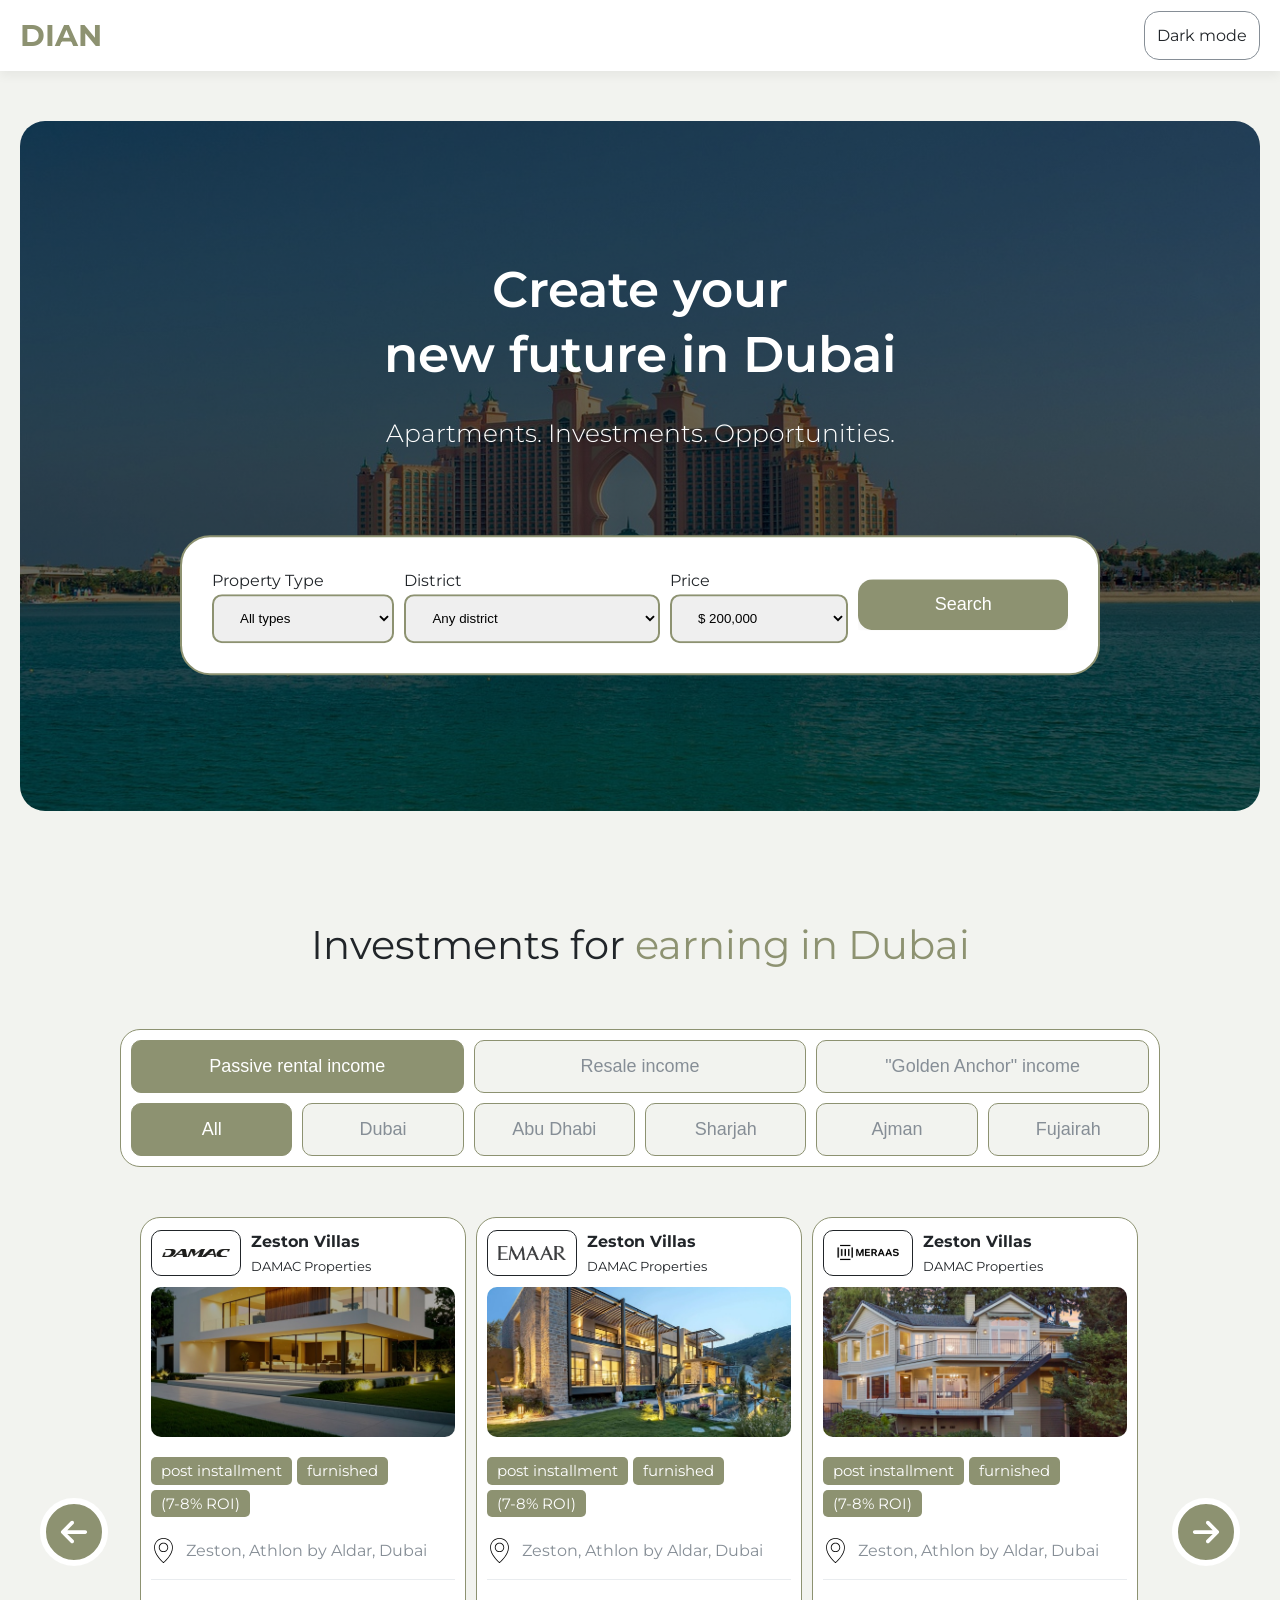
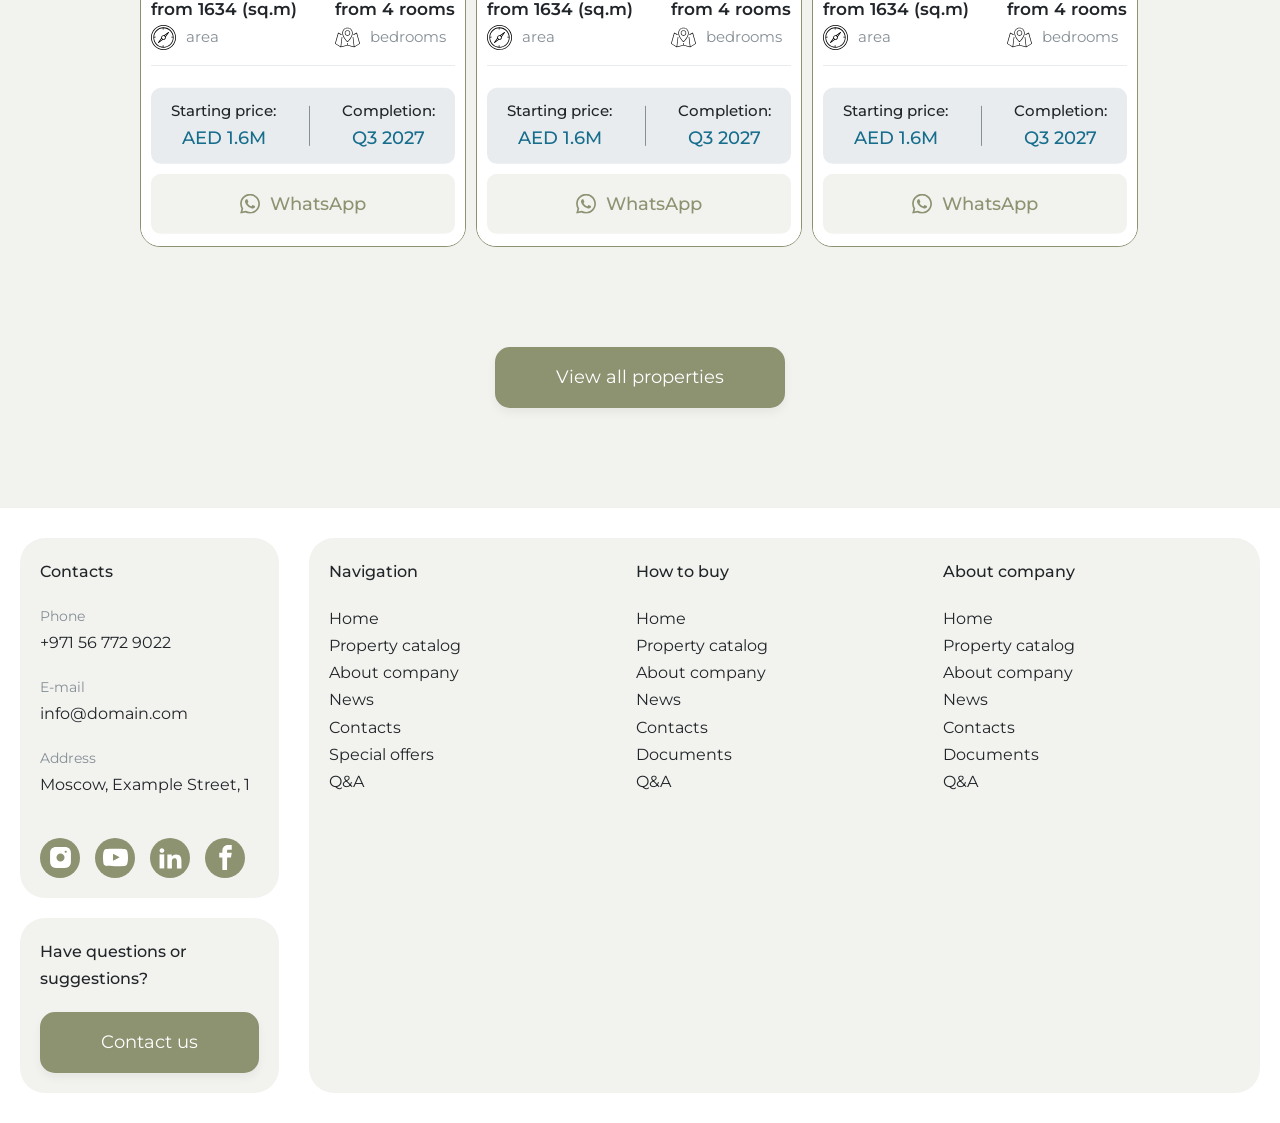
==== commit d7829ff2: "Final changes" ====
--- a/index.html
+++ b/index.html
@@ -10,81 +10,39 @@
       rel="stylesheet"
     />
     <link rel="stylesheet" href="css/style.css" />
-    <title>ДИАН - компания по недвижимости</title>
+
+    <title>DIAN — Real Estate Company</title>
   </head>
   <body>
     <!---------------------------------------------->
-    <!--      БЛОК ВЕРХНЕЕ МЕНЮ HEADER MENUE      -->
+    <!--           HEADER MENU BLOCK              -->
     <!---------------------------------------------->
 
     <header class="header-menue">
       <div class="row-header header-menue__container">
-        <div class="header-menue__logo">ДИАН</div>
-        <!-- <nav class="header-menue__nav">
-          <ul class="header-menue__list">
-            <li class="header-menue__item">
-              <a href="#" class="header-menue__link"
-                >Купить
-                <svg class="menue-icon">
-                  <use
-                    xlink:href="img/sprite.svg#icon-caret-down-outline"
-                  ></use>
-                </svg>
-              </a>
-            </li>
-            <li class="header-menue__item">
-              <a href="#" class="header-menue__link"
-                >Инвестиции
-                <svg class="menue-icon">
-                  <use
-                    xlink:href="img/sprite.svg#icon-caret-down-outline"
-                  ></use>
-                </svg>
-              </a>
-            </li>
-            <li class="header-menue__item">
-              <a href="#" class="header-menue__link"
-                >Услуги
-                <svg class="menue-icon">
-                  <use
-                    xlink:href="img/sprite.svg#icon-caret-down-outline"
-                  ></use>
-                </svg>
-              </a>
-            </li>
-            <li class="header-menue__item">
-              <a href="#" class="header-menue__link"
-                >О нас
-                <svg class="menue-icon">
-                  <use xlink:href="#icon-heart-svgrepo-com"></use>
-                </svg>
-              </a>
-            </li>
+        <div class="header-menue__logo">DIAN</div>
+        <nav class="navbar">
+          <ul class="nav-links">
+            <li><a href="#apartments">Apartment Search</a></li>
+            <li><a href="#investments">Investments</a></li>
+            <li><a href="#contacts">Contacts</a></li>
           </ul>
-        </nav> -->
+        </nav>
+
         <div class="header-menue__button">
-          <button class="header-button-heart">
-            <svg class="header-button-heart__icon">
-              <use xlink:href="img/sprite.svg#icon-heart-svgrepo-com"></use>
-            </svg>
-          </button>
-
-          <div class="header-menue__button-heart language-toggle">
-            <span class="languages">RU</span>
-            <span class="separator">|</span>
-            <span class="currensy">AED</span>
-          </div>
-
           <div
             class="header-menue__button-heart theme-toggle"
             id="theme-toggle"
             aria-pressed="false"
-            aria-label="Переключить тему"
           >
-            <span>DARK MOD</span>
+            <span>Dark mode</span>
           </div>
 
-          <!-- <a href="#" class="btn-small">+971 4 428 6151</a> -->
+          <div class="burger">
+            <div class="line1"></div>
+            <div class="line2"></div>
+            <div class="line3"></div>
+          </div>
         </div>
       </div>
     </header>
@@ -94,141 +52,81 @@
       <!-- HERO SECTION  -->
       <!------------------->
 
-      <section class="hero row-header">
+      <section id="apartments" class="hero row-header">
         <div class="hero__img">
           <div class="hero__container row-container">
             <h1 class="primary-heading">
-              Создайте свое <br />
-              новое будещее в Дубае
+              Create your <br />
+              new future in Dubai
             </h1>
-            <h3 class="tertiary-headin">Квартира. Инвестиции. Возможности.</h3>
+            <h3 class="tertiary-headin">
+              Apartments. Investments. Opportunities.
+            </h3>
 
             <!--------------------------------->
-            <!-- БЛОК ФИЛЬТРОМ НЕДВИЖИМОСТЕЙ -->
+            <!-- PROPERTY FILTER BLOCK -->
             <!--------------------------------->
 
-            <div class="search-form">
+            <form
+              class="search-form"
+              action="https://httpbin.org/anything"
+              method="POST"
+            >
+              <fieldset class="search-form__group">
+                <legend class="search-form__title">Property Type</legend>
+                <select name="property-type" class="search-form__select">
+                  <option value="all">All types</option>
+                  <option value="apartment">Apartment</option>
+                  <option value="villa">Villa</option>
+                  <option value="penthouse">Penthouse</option>
+                  <option value="duplex">Duplex</option>
+                  <option value="office">Office</option>
+                </select>
+              </fieldset>
+
+              <fieldset class="search-form__group">
+                <legend class="search-form__title">District</legend>
+                <select name="district" class="search-form__select">
+                  <option value="any">Any district</option>
+                  <option value="al-jazeera">Al Jazeera</option>
+                  <option value="jebel-ali-first">Jebel Ali First</option>
+                  <option value="jumeirah-gardens-city">
+                    Jumeirah Gardens City
+                  </option>
+                  <option value="palm-jebel-ali">Palm Jebel Ali</option>
+                  <option value="downtown">Downtown</option>
+                </select>
+              </fieldset>
+
+              <fieldset class="search-form__group">
+                <legend class="search-form__title">Price</legend>
+                <select name="price" class="search-form__select">
+                  <option value="200000">$ 200,000</option>
+                  <option value="500000">$ 500,000</option>
+                  <option value="700000">$ 700,000</option>
+                  <option value="800000">$ 800,000</option>
+                </select>
+              </fieldset>
+
               <div class="search-form__group">
-                <div class="search-form__select">
-                  <span class="search-form__title">Тип недвижимости</span>
-                  <svg class="search-form__icon">
-                    <use
-                      xlink:href="img/sprite.svg#icon-caret-down-outline"
-                    ></use>
-                  </svg>
-                </div>
-
-                <div class="search-form__list-box">
-                  <ul class="search-form__list">
-                    <li class="search-form__item">
-                      <a href="#" class="search-form__link">Все типы</a>
-                    </li>
-                    <li class="search-form__item">
-                      <a href="#" class="search-form__link">Квартира</a>
-                    </li>
-                    <li class="search-form__item">
-                      <a href="#" class="search-form__link">Вилла</a>
-                    </li>
-                    <li class="search-form__item">
-                      <a href="#" class="search-form__link">Пентхаус</a>
-                    </li>
-                    <li class="search-form__item">
-                      <a href="#" class="search-form__link">Дуплекст</a>
-                    </li>
-                    <li class="search-form__item">
-                      <a href="#" class="search-form__link">Офис</a>
-                    </li>
-                  </ul>
-                </div>
+                <button type="submit" class="btn-search">Search</button>
               </div>
-
-              <div class="search-form__group">
-                <div class="search-form__select">
-                  <span class="search-form__title">Район</span>
-                  <svg class="search-form__icon">
-                    <use
-                      xlink:href="img/sprite.svg#icon-caret-down-outline"
-                    ></use>
-                  </svg>
-                </div>
-
-                <div class="search-form__list-box">
-                  <ul class="search-form__list">
-                    <li class="search-form__item">
-                      <a href="#" class="search-form__link">Любой район</a>
-                    </li>
-                    <li class="search-form__item">
-                      <a href="#" class="search-form__link">Al Jazeera</a>
-                    </li>
-                    <li class="search-form__item">
-                      <a href="#" class="search-form__link">Jebel Ali First</a>
-                    </li>
-                    <li class="search-form__item">
-                      <a href="#" class="search-form__link"
-                        >Jumeirah Gardens City</a
-                      >
-                    </li>
-                    <li class="search-form__item">
-                      <a href="#" class="search-form__link">Palm Jebel Ali</a>
-                    </li>
-                    <li class="search-form__item">
-                      <a href="#" class="search-form__link">Downtown</a>
-                    </li>
-                  </ul>
-                </div>
-              </div>
-
-              <div class="search-form__group">
-                <div class="search-form__select">
-                  <span class="search-form__title">Цена</span>
-                  <svg class="search-form__icon">
-                    <use
-                      xlink:href="img/sprite.svg#icon-caret-down-outline"
-                    ></use>
-                  </svg>
-                </div>
-
-                <div class="search-form__list-box">
-                  <ul class="search-form__list">
-                    <li class="search-form__item">
-                      <a href="#" class="search-form__link">$ 200,000</a>
-                    </li>
-                    <li class="search-form__item">
-                      <a href="#" class="search-form__link">$ 500,000</a>
-                    </li>
-                    <li class="search-form__item">
-                      <a href="#" class="search-form__link">$ 700,000</a>
-                    </li>
-                    <li class="search-form__item">
-                      <a href="#" class="search-form__link">$ 800,000</a>
-                    </li>
-                  </ul>
-                </div>
-              </div>
-
-              <!------------------------------------->
-              <!-- КНОПКА "ПОИСК" -->
-              <!------------------------------------->
-
-              <div class="search-form__group">
-                <a href="#" class="btn-search">Поиск</a>
-              </div>
-            </div>
+            </form>
           </div>
         </div>
       </section>
 
       <!------------------------------- -->
-      <!-- БЛОК С КАРТАМИ ПО ИНВЕСТИЦИИ -->
+      <!-- INVESTMENT CARDS BLOCK -->
       <!------------------------------- -->
 
-      <section class="section-invest">
+      <section id="investments" class="section-invest">
         <h2 class="row-container secondary-heading">
-          Инвестиции для <span class="highlight-green">заработка в Дубае</span>
+          Investments for <span class="highlight-green">earning in Dubai</span>
         </h2>
 
         <!------------------------------------------------------->
-        <!-- БЛОК ПЕРЕКЛЮЧЕНИЯМИ МЕЖДУ ИНВЕСТИЦИЯМИ И ГОРОДАМИ -->
+        <!-- INVESTMENT AND CITY FILTERS BLOCK -->
         <!------------------------------------------------------->
 
         <div class="row-options section-invest__choose-option choose-option">
@@ -237,19 +135,19 @@
               class="btn-choose choose-option__btn-invest btn-method"
               data-method="rent"
             >
-              Пассивный доход от аренды
+              Passive rental income
             </button>
             <button
               class="btn-choose choose-option__btn-invest btn-method"
               data-method="resale"
             >
-              Доход от перепродажи
+              Resale income
             </button>
             <button
               class="btn-choose choose-option__btn-invest btn-method"
               data-method="gold-anchor"
             >
-              Доход от «Золотого якоря»
+              "Golden Anchor" income
             </button>
           </div>
           <div class="choose-option__filter-cities">
@@ -257,37 +155,37 @@
               class="btn-choose choose-option__btn-city btn-city"
               data-city="all"
             >
-              Все
+              All
             </button>
             <button
               class="btn-choose choose-option__btn-city btn-city"
               data-city="dubai"
             >
-              Дубай
+              Dubai
             </button>
             <button
               class="btn-choose choose-option__btn-city btn-city"
               data-city="abu-dabi"
             >
-              Абу-Даби
+              Abu Dhabi
             </button>
             <button
               class="btn-choose choose-option__btn-city btn-city"
               data-city="sharjah"
             >
-              Шарджа
+              Sharjah
             </button>
             <button
               class="btn-choose choose-option__btn-city btn-city"
               data-city="ajman"
             >
-              Аджман
+              Ajman
             </button>
             <button
               class="btn-choose choose-option__btn-city btn-city"
               data-city="fujairah"
             >
-              Фуджейра
+              Fujairah
             </button>
           </div>
         </div>
@@ -305,7 +203,7 @@
             class="row-container row-container--scroll section-invest__container"
           >
             <div class="section-invest__container__card">
-              <!-- 1️⃣ КАРТОЧКА ПО ИНВЕСТИЦИЯМ --- --- DAMAC-->
+              <!-- 1️⃣ INVESTMENT CARD --- DAMAC -->
 
               <div
                 class="section-invest__card"
@@ -325,115 +223,65 @@
                       <h4 class="object-title">Zeston Villas</h4>
                       <p class="company-title">DAMAC Properties</p>
                     </div>
-
-                    <button class="card-button-heart">
-                      <svg class="card-button-heart__icon">
-                        <use
-                          xlink:href="img/sprite.svg#icon-heart-svgrepo-com"
-                        ></use>
-                      </svg>
-                    </button>
                   </div>
 
                   <!-- Фото апартаментов -->
                   <div class="invest__image invest__image--1"></div>
 
-                  <!-- Теги -->
+                  <!-- Tags -->
                   <div class="tags">
                     <div class="tags__tag">
-                      <p>пост рассрочка</p>
-                    </div>
-                    <div class="tags__tag">
-                      <p>меблированная</p>
+                      <p>post installment</p>
+                    </div>
+                    <div class="tags__tag">
+                      <p>furnished</p>
                     </div>
                     <div class="tags__tag">
                       <p>(7-8% ROI)</p>
                     </div>
                   </div>
 
-                  <!-- Название -->
+                  <!-- Name -->
                   <!-- <p class="section-invest__card-backend__title">Zeston Villas</p> -->
 
-                  <!-- Локация -->
+                  <!-- Location -->
                   <div class="section-invest__card__location">
-                    <svg
-                      xmlns="http://www.w3.org/2000/svg"
-                      width="24"
-                      height="24"
-                      viewBox="0 0 24 24"
-                      fill="none"
-                      stroke="currentColor"
-                      stroke-width="1.5"
-                      stroke-linecap="round"
-                      stroke-linejoin="round"
-                      class="grey-card-icon"
-                    >
-                      <path
-                        d="M20 10c0 4.993-5.539 10.193-7.399 11.799a1 1 0 0 1-1.202 0C9.539 20.193 4 14.993 4 10a8 8 0 0 1 16 0"
-                      />
-                      <circle cx="12" cy="10" r="3" />
+                    <svg class="grey-card-icon">
+                      <use xlink:href="img/sprite.svg#icon-map-pin"></use>
                     </svg>
                     <p class="section-invest__card__location-title">
                       Zeston, Athlon by Aldar, Dubai
                     </p>
                   </div>
 
-                  <!-- Разделитель -->
-                  <span class="section-invest__card__divider-horizontal"></span>
-
-                  <!-- Box 1: площадь и комнаты -->
+                  <!-- Divider -->
+                  <span class="section-invest__card__divider-horizontal"></span>
+
+                  <!-- Box 1: area and rooms -->
                   <div class="section-invest__card__box-1">
-                    <!-- Площадь -->
+                    <!-- Area -->
                     <div class="section-invest__card__area">
                       <p class="section-invest__card__area-number">
-                        от 1634 (кв)
+                        from 1634 (sq.m)
                       </p>
                       <div class="section-invest__card__area-info">
-                        <svg
-                          xmlns="http://www.w3.org/2000/svg"
-                          width="24"
-                          height="24"
-                          viewBox="0 0 24 24"
-                          fill="none"
-                          stroke="currentColor"
-                          stroke-width="1.5"
-                          stroke-linecap="round"
-                          stroke-linejoin="round"
-                          class="grey-card-icon"
-                        >
-                          <path d="M3 7V5a2 2 0 0 1 2-2h2" />
-                          <path d="M17 3h2a2 2 0 0 1 2 2v2" />
-                          <path d="M21 17v2a2 2 0 0 1-2 2h-2" />
-                          <path d="M7 21H5a2 2 0 0 1-2-2v-2" />
+                        <svg class="grey-card-icon">
+                          <use xlink:href="img/sprite.svg#icon-compass2"></use>
                         </svg>
-                        <p class="section-invest__card__area-name">площадь</p>
+                        <p class="section-invest__card__area-name">area</p>
                       </div>
                     </div>
 
-                    <!-- Комнаты -->
+                    <!-- Rooms -->
                     <div class="section-invest__card__area">
                       <p class="section-invest__card__area-number">
-                        от 4 комнат
+                        from 4 rooms
                       </p>
                       <div class="section-invest__card__area-info">
-                        <svg
-                          xmlns="http://www.w3.org/2000/svg"
-                          width="24"
-                          height="24"
-                          viewBox="0 0 24 24"
-                          fill="none"
-                          stroke="currentColor"
-                          stroke-width="1.5"
-                          stroke-linecap="round"
-                          stroke-linejoin="round"
-                          class="grey-card-icon"
-                        >
-                          <path d="M2 20v-8a2 2 0 0 1 2-2h16a2 2 0 0 1 2 2v8" />
-                          <path d="M4 10V6a2 2 0 0 1 2-2h12a2 2 0 0 1 2 2v4" />
-                          <path d="M12 4v6" />
-                          <path d="M2 18h20" />
+                        <svg class="grey-card-icon">
+                          <use xlink:href="img/sprite.svg#icon-map1"></use>
                         </svg>
-                        <p class="section-invest__card__area-name">спален</p>
+                        <p class="section-invest__card__area-name">bedrooms</p>
                       </div>
                     </div>
                   </div>
@@ -443,21 +291,21 @@
 
                 <!-- BOX HOVER EFFECT WITH DETAIL INFORMATION -->
                 <div class="section-invest__card__hover">
-                  <!-- КОРОБКА С ЦЕНОЙ -->
+                  <!-- PRICE BOX -->
 
                   <div class="section-invest__card__hover-cost">
                     <p class="section-invest__card__cost">
-                      Стартовая цена: <br />
-                      <span class="highlight-blue">АЕД 1,6 М.</span>
+                      Starting price: <br />
+                      <span class="highlight-blue">AED 1.6M</span>
                     </p>
                     <span class="section-invest__card__divider-vertical"></span>
                     <p class="section-invest__card__cost">
-                      Готовность: <br />
+                      Completion: <br />
                       <span class="highlight-blue">Q3 2027</span>
                     </p>
                   </div>
 
-                  <!-- КОРОБКА С КНОПКОЙ -->
+                  <!-- BUTTON BOX -->
 
                   <div class="section-invest__card__hover-button">
                     <!-- WhatsApp -->
@@ -469,82 +317,80 @@
                     </a>
                   </div>
 
-                  <!-- Разделитель -->
-                  <span class="section-invest__card__divider-horizontal"></span>
-
-                  <!-- КОРОБКА С ИНФОЙ О КОМНАТАХ -->
+                  <!-- Divider -->
+                  <span class="section-invest__card__divider-horizontal"></span>
+
+                  <!-- ROOM INFO BOX -->
 
                   <div class="section-invest__card__hover-room">
                     <div>
                       <p class="text-bold">
-                        1 спальня <span class="highlight-grey">от 91 м²</span>
-                      </p>
-                      <p class="text-bold">
-                        2 спальни <span class="highlight-grey">от 135 м²</span>
-                      </p>
-                      <p class="text-bold">
-                        3 спальни <span class="highlight-grey">от 267 м²</span>
+                        1 bedroom <span class="highlight-grey">from 91 m²</span>
+                      </p>
+                      <p class="text-bold">
+                        2 bedrooms
+                        <span class="highlight-grey">from 135 m²</span>
+                      </p>
+                      <p class="text-bold">
+                        3 bedrooms
+                        <span class="highlight-grey">from 267 m²</span>
                       </p>
                     </div>
 
                     <div class="section-invest__card__text-right">
-                      <p class="text-bold">от 3М АЕД</p>
-                      <p class="text-bold">от 4.1М АЕД</p>
-                      <p class="text-bold">от 7М АЕД</p>
-                    </div>
-                  </div>
-
-                  <!-- Разделитель -->
-                  <span class="section-invest__card__divider-horizontal"></span>
-
-                  <!-- КОРОБКА С ИНФОЙ О ПЛАНЕ ОПЛАТЕ -->
+                      <p class="text-bold">from 3M AED</p>
+                      <p class="text-bold">from 4.1M AED</p>
+                      <p class="text-bold">from 7M AED</p>
+                    </div>
+                  </div>
+
+                  <!-- Divider -->
+                  <span class="section-invest__card__divider-horizontal"></span>
+
+                  <!-- PAYMENT PLAN INFO BOX -->
 
                   <div class="section-invest__card__hover-payment">
-                    <p>План оплат: 40/60</p>
-
-                    <p class="text-bold">
-                      10% <span class="highlight-grey">первый взнос</span>
+                    <p>Payment plan: 40/60</p>
+
+                    <p class="text-bold">
+                      10% <span class="highlight-grey">initial deposit</span>
                     </p>
                     <p class="text-bold">
                       50%
-                      <span class="highlight-grey"
-                        >в течении строительства</span
-                      >
+                      <span class="highlight-grey">during construction</span>
                     </p>
                     <p class="text-bold">
                       10%
-                      <span class="highlight-grey"
-                        >при завершении строительства</span
-                      >
+                      <span class="highlight-grey">upon completion</span>
                     </p>
                     <p class="text-bold">
                       30%
                       <span class="highlight-grey"
-                        >пост рассрочки до Q1 2030</span
+                        >post-installment until Q1 2030</span
                       >
                     </p>
                   </div>
 
-                  <!-- Разделитель -->
-                  <span class="section-invest__card__divider-horizontal"></span>
-
-                  <!-- КОРОБКА С ИНФОЙ О НАЛИЧИИ КВАРТИР -->
+                  <!-- Divider -->
+                  <span class="section-invest__card__divider-horizontal"></span>
+
+                  <!-- AVAILABILITY INFO BOX -->
 
                   <div class="section-invest__card__hover-availability">
                     <div>
-                      <p class="text-bold">Наличие квартир</p>
+                      <p class="text-bold">Available apartments</p>
                       <p class="highlight-green text-bold">25 / 80</p>
                     </div>
 
                     <div class="section-invest__card__text-right">
-                      <p class="text-bold">год готовности</p>
+                      <p class="text-bold">completion year</p>
                       <p class="highlight-green text-bold">Q3 2027</p>
                     </div>
                   </div>
                 </div>
               </div>
 
-              <!-- 2️⃣ КАРТОЧКА ПО ИНВЕСТИЦИЯМ --- --- EMAAR -->
+              <!-- 2️⃣ INVESTMENT CARD --- --- EMAAR -->
 
               <div
                 class="section-invest__card"
@@ -564,115 +410,65 @@
                       <h4 class="object-title">Zeston Villas</h4>
                       <p class="company-title">DAMAC Properties</p>
                     </div>
-
-                    <button class="card-button-heart">
-                      <svg class="card-button-heart__icon">
-                        <use
-                          xlink:href="img/sprite.svg#icon-heart-svgrepo-com"
-                        ></use>
-                      </svg>
-                    </button>
                   </div>
 
                   <!-- Фото апартаментов -->
                   <div class="invest__image invest__image--2"></div>
 
-                  <!-- Теги -->
+                  <!-- Tags -->
                   <div class="tags">
                     <div class="tags__tag">
-                      <p>пост рассрочка</p>
-                    </div>
-                    <div class="tags__tag">
-                      <p>меблированная</p>
+                      <p>post installment</p>
+                    </div>
+                    <div class="tags__tag">
+                      <p>furnished</p>
                     </div>
                     <div class="tags__tag">
                       <p>(7-8% ROI)</p>
                     </div>
                   </div>
 
-                  <!-- Название -->
+                  <!-- Name -->
                   <!-- <p class="section-invest__card-backend__title">Zeston Villas</p> -->
 
-                  <!-- Локация -->
+                  <!-- Location -->
                   <div class="section-invest__card__location">
-                    <svg
-                      xmlns="http://www.w3.org/2000/svg"
-                      width="24"
-                      height="24"
-                      viewBox="0 0 24 24"
-                      fill="none"
-                      stroke="currentColor"
-                      stroke-width="1.5"
-                      stroke-linecap="round"
-                      stroke-linejoin="round"
-                      class="grey-card-icon"
-                    >
-                      <path
-                        d="M20 10c0 4.993-5.539 10.193-7.399 11.799a1 1 0 0 1-1.202 0C9.539 20.193 4 14.993 4 10a8 8 0 0 1 16 0"
-                      />
-                      <circle cx="12" cy="10" r="3" />
+                    <svg class="grey-card-icon">
+                      <use xlink:href="img/sprite.svg#icon-map-pin"></use>
                     </svg>
                     <p class="section-invest__card__location-title">
                       Zeston, Athlon by Aldar, Dubai
                     </p>
                   </div>
 
-                  <!-- Разделитель -->
-                  <span class="section-invest__card__divider-horizontal"></span>
-
-                  <!-- Box 1: площадь и комнаты -->
+                  <!-- Divider -->
+                  <span class="section-invest__card__divider-horizontal"></span>
+
+                  <!-- Box 1: area and rooms -->
                   <div class="section-invest__card__box-1">
-                    <!-- Площадь -->
+                    <!-- Area -->
                     <div class="section-invest__card__area">
                       <p class="section-invest__card__area-number">
-                        от 1634 (кв)
+                        from 1634 (sq.m)
                       </p>
                       <div class="section-invest__card__area-info">
-                        <svg
-                          xmlns="http://www.w3.org/2000/svg"
-                          width="24"
-                          height="24"
-                          viewBox="0 0 24 24"
-                          fill="none"
-                          stroke="currentColor"
-                          stroke-width="1.5"
-                          stroke-linecap="round"
-                          stroke-linejoin="round"
-                          class="grey-card-icon"
-                        >
-                          <path d="M3 7V5a2 2 0 0 1 2-2h2" />
-                          <path d="M17 3h2a2 2 0 0 1 2 2v2" />
-                          <path d="M21 17v2a2 2 0 0 1-2 2h-2" />
-                          <path d="M7 21H5a2 2 0 0 1-2-2v-2" />
+                        <svg class="grey-card-icon">
+                          <use xlink:href="img/sprite.svg#icon-compass2"></use>
                         </svg>
-                        <p class="section-invest__card__area-name">площадь</p>
+                        <p class="section-invest__card__area-name">area</p>
                       </div>
                     </div>
 
-                    <!-- Комнаты -->
+                    <!-- Rooms -->
                     <div class="section-invest__card__area">
                       <p class="section-invest__card__area-number">
-                        от 4 комнат
+                        from 4 rooms
                       </p>
                       <div class="section-invest__card__area-info">
-                        <svg
-                          xmlns="http://www.w3.org/2000/svg"
-                          width="24"
-                          height="24"
-                          viewBox="0 0 24 24"
-                          fill="none"
-                          stroke="currentColor"
-                          stroke-width="1.5"
-                          stroke-linecap="round"
-                          stroke-linejoin="round"
-                          class="grey-card-icon"
-                        >
-                          <path d="M2 20v-8a2 2 0 0 1 2-2h16a2 2 0 0 1 2 2v8" />
-                          <path d="M4 10V6a2 2 0 0 1 2-2h12a2 2 0 0 1 2 2v4" />
-                          <path d="M12 4v6" />
-                          <path d="M2 18h20" />
+                        <svg class="grey-card-icon">
+                          <use xlink:href="img/sprite.svg#icon-map1"></use>
                         </svg>
-                        <p class="section-invest__card__area-name">спален</p>
+                        <p class="section-invest__card__area-name">bedrooms</p>
                       </div>
                     </div>
                   </div>
@@ -682,21 +478,21 @@
 
                 <!-- BOX HOVER EFFECT WITH DETAIL INFORMATION -->
                 <div class="section-invest__card__hover">
-                  <!-- КОРОБКА С ЦЕНОЙ -->
+                  <!-- PRICE BOX -->
 
                   <div class="section-invest__card__hover-cost">
                     <p class="section-invest__card__cost">
-                      Стартовая цена: <br />
-                      <span class="highlight-blue">АЕД 1,6 М.</span>
+                      Starting price: <br />
+                      <span class="highlight-blue">AED 1.6M</span>
                     </p>
                     <span class="section-invest__card__divider-vertical"></span>
                     <p class="section-invest__card__cost">
-                      Готовность: <br />
+                      Completion: <br />
                       <span class="highlight-blue">Q3 2027</span>
                     </p>
                   </div>
 
-                  <!-- КОРОБКА С КНОПКОЙ -->
+                  <!-- BUTTON BOX -->
 
                   <div class="section-invest__card__hover-button">
                     <!-- WhatsApp -->
@@ -708,82 +504,80 @@
                     </a>
                   </div>
 
-                  <!-- Разделитель -->
-                  <span class="section-invest__card__divider-horizontal"></span>
-
-                  <!-- КОРОБКА С ИНФОЙ О КОМНАТАХ -->
+                  <!-- Divider -->
+                  <span class="section-invest__card__divider-horizontal"></span>
+
+                  <!-- ROOM INFO BOX -->
 
                   <div class="section-invest__card__hover-room">
                     <div>
                       <p class="text-bold">
-                        1 спальня <span class="highlight-grey">от 91 м²</span>
-                      </p>
-                      <p class="text-bold">
-                        2 спальни <span class="highlight-grey">от 135 м²</span>
-                      </p>
-                      <p class="text-bold">
-                        3 спальни <span class="highlight-grey">от 267 м²</span>
+                        1 bedroom <span class="highlight-grey">from 91 m²</span>
+                      </p>
+                      <p class="text-bold">
+                        2 bedrooms
+                        <span class="highlight-grey">from 135 m²</span>
+                      </p>
+                      <p class="text-bold">
+                        3 bedrooms
+                        <span class="highlight-grey">from 267 m²</span>
                       </p>
                     </div>
 
                     <div class="section-invest__card__text-right">
-                      <p class="text-bold">от 3М АЕД</p>
-                      <p class="text-bold">от 4.1М АЕД</p>
-                      <p class="text-bold">от 7М АЕД</p>
-                    </div>
-                  </div>
-
-                  <!-- Разделитель -->
-                  <span class="section-invest__card__divider-horizontal"></span>
-
-                  <!-- КОРОБКА С ИНФОЙ О ПЛАНЕ ОПЛАТЕ -->
+                      <p class="text-bold">from 3M AED</p>
+                      <p class="text-bold">from 4.1M AED</p>
+                      <p class="text-bold">from 7M AED</p>
+                    </div>
+                  </div>
+
+                  <!-- Divider -->
+                  <span class="section-invest__card__divider-horizontal"></span>
+
+                  <!-- PAYMENT PLAN INFO BOX -->
 
                   <div class="section-invest__card__hover-payment">
-                    <p>План оплат: 40/60</p>
-
-                    <p class="text-bold">
-                      10% <span class="highlight-grey">первый взнос</span>
+                    <p>Payment plan: 40/60</p>
+
+                    <p class="text-bold">
+                      10% <span class="highlight-grey">initial deposit</span>
                     </p>
                     <p class="text-bold">
                       50%
-                      <span class="highlight-grey"
-                        >в течении строительства</span
-                      >
+                      <span class="highlight-grey">during construction</span>
                     </p>
                     <p class="text-bold">
                       10%
-                      <span class="highlight-grey"
-                        >при завершении строительства</span
-                      >
+                      <span class="highlight-grey">upon completion</span>
                     </p>
                     <p class="text-bold">
                       30%
                       <span class="highlight-grey"
-                        >пост рассрочки до Q1 2030</span
+                        >post-installment until Q1 2030</span
                       >
                     </p>
                   </div>
 
-                  <!-- Разделитель -->
-                  <span class="section-invest__card__divider-horizontal"></span>
-
-                  <!-- КОРОБКА С ИНФОЙ О НАЛИЧИИ КВАРТИР -->
+                  <!-- Divider -->
+                  <span class="section-invest__card__divider-horizontal"></span>
+
+                  <!-- AVAILABILITY INFO BOX -->
 
                   <div class="section-invest__card__hover-availability">
                     <div>
-                      <p class="text-bold">Наличие квартир</p>
+                      <p class="text-bold">Available apartments</p>
                       <p class="highlight-green text-bold">25 / 80</p>
                     </div>
 
                     <div class="section-invest__card__text-right">
-                      <p class="text-bold">год готовности</p>
+                      <p class="text-bold">completion year</p>
                       <p class="highlight-green text-bold">Q3 2027</p>
                     </div>
                   </div>
                 </div>
               </div>
 
-              <!-- 3️⃣ КАРТОЧКА ПО ИНВЕСТИЦИЯМ --- --- MERAAS -->
+              <!-- 3️⃣ INVESTMENT CARD --- --- MERAAS -->
 
               <div
                 class="section-invest__card"
@@ -805,115 +599,65 @@
                       <h4 class="object-title">Zeston Villas</h4>
                       <p class="company-title">DAMAC Properties</p>
                     </div>
-
-                    <button class="card-button-heart">
-                      <svg class="card-button-heart__icon">
-                        <use
-                          xlink:href="img/sprite.svg#icon-heart-svgrepo-com"
-                        ></use>
-                      </svg>
-                    </button>
                   </div>
 
                   <!-- Фото апартаментов -->
                   <div class="invest__image invest__image--3"></div>
 
-                  <!-- Теги -->
+                  <!-- Tags -->
                   <div class="tags">
                     <div class="tags__tag">
-                      <p>пост рассрочка</p>
-                    </div>
-                    <div class="tags__tag">
-                      <p>меблированная</p>
+                      <p>post installment</p>
+                    </div>
+                    <div class="tags__tag">
+                      <p>furnished</p>
                     </div>
                     <div class="tags__tag">
                       <p>(7-8% ROI)</p>
                     </div>
                   </div>
 
-                  <!-- Название -->
+                  <!-- Name -->
                   <!-- <p class="section-invest__card-backend__title">Zeston Villas</p> -->
 
-                  <!-- Локация -->
+                  <!-- Location -->
                   <div class="section-invest__card__location">
-                    <svg
-                      xmlns="http://www.w3.org/2000/svg"
-                      width="24"
-                      height="24"
-                      viewBox="0 0 24 24"
-                      fill="none"
-                      stroke="currentColor"
-                      stroke-width="1.5"
-                      stroke-linecap="round"
-                      stroke-linejoin="round"
-                      class="grey-card-icon"
-                    >
-                      <path
-                        d="M20 10c0 4.993-5.539 10.193-7.399 11.799a1 1 0 0 1-1.202 0C9.539 20.193 4 14.993 4 10a8 8 0 0 1 16 0"
-                      />
-                      <circle cx="12" cy="10" r="3" />
+                    <svg class="grey-card-icon">
+                      <use xlink:href="img/sprite.svg#icon-map-pin"></use>
                     </svg>
                     <p class="section-invest__card__location-title">
                       Zeston, Athlon by Aldar, Dubai
                     </p>
                   </div>
 
-                  <!-- Разделитель -->
-                  <span class="section-invest__card__divider-horizontal"></span>
-
-                  <!-- Box 1: площадь и комнаты -->
+                  <!-- Divider -->
+                  <span class="section-invest__card__divider-horizontal"></span>
+
+                  <!-- Box 1: area and rooms -->
                   <div class="section-invest__card__box-1">
-                    <!-- Площадь -->
+                    <!-- Area -->
                     <div class="section-invest__card__area">
                       <p class="section-invest__card__area-number">
-                        от 1634 (кв)
+                        from 1634 (sq.m)
                       </p>
                       <div class="section-invest__card__area-info">
-                        <svg
-                          xmlns="http://www.w3.org/2000/svg"
-                          width="24"
-                          height="24"
-                          viewBox="0 0 24 24"
-                          fill="none"
-                          stroke="currentColor"
-                          stroke-width="1.5"
-                          stroke-linecap="round"
-                          stroke-linejoin="round"
-                          class="grey-card-icon"
-                        >
-                          <path d="M3 7V5a2 2 0 0 1 2-2h2" />
-                          <path d="M17 3h2a2 2 0 0 1 2 2v2" />
-                          <path d="M21 17v2a2 2 0 0 1-2 2h-2" />
-                          <path d="M7 21H5a2 2 0 0 1-2-2v-2" />
+                        <svg class="grey-card-icon">
+                          <use xlink:href="img/sprite.svg#icon-compass2"></use>
                         </svg>
-                        <p class="section-invest__card__area-name">площадь</p>
+                        <p class="section-invest__card__area-name">area</p>
                       </div>
                     </div>
 
-                    <!-- Комнаты -->
+                    <!-- Rooms -->
                     <div class="section-invest__card__area">
                       <p class="section-invest__card__area-number">
-                        от 4 комнат
+                        from 4 rooms
                       </p>
                       <div class="section-invest__card__area-info">
-                        <svg
-                          xmlns="http://www.w3.org/2000/svg"
-                          width="24"
-                          height="24"
-                          viewBox="0 0 24 24"
-                          fill="none"
-                          stroke="currentColor"
-                          stroke-width="1.5"
-                          stroke-linecap="round"
-                          stroke-linejoin="round"
-                          class="grey-card-icon"
-                        >
-                          <path d="M2 20v-8a2 2 0 0 1 2-2h16a2 2 0 0 1 2 2v8" />
-                          <path d="M4 10V6a2 2 0 0 1 2-2h12a2 2 0 0 1 2 2v4" />
-                          <path d="M12 4v6" />
-                          <path d="M2 18h20" />
+                        <svg class="grey-card-icon">
+                          <use xlink:href="img/sprite.svg#icon-map1"></use>
                         </svg>
-                        <p class="section-invest__card__area-name">спален</p>
+                        <p class="section-invest__card__area-name">bedrooms</p>
                       </div>
                     </div>
                   </div>
@@ -923,21 +667,21 @@
 
                 <!-- BOX HOVER EFFECT WITH DETAIL INFORMATION -->
                 <div class="section-invest__card__hover">
-                  <!-- КОРОБКА С ЦЕНОЙ -->
+                  <!-- PRICE BOX -->
 
                   <div class="section-invest__card__hover-cost">
                     <p class="section-invest__card__cost">
-                      Стартовая цена: <br />
-                      <span class="highlight-blue">АЕД 1,6 М.</span>
+                      Starting price: <br />
+                      <span class="highlight-blue">AED 1.6M</span>
                     </p>
                     <span class="section-invest__card__divider-vertical"></span>
                     <p class="section-invest__card__cost">
-                      Готовность: <br />
+                      Completion: <br />
                       <span class="highlight-blue">Q3 2027</span>
                     </p>
                   </div>
 
-                  <!-- КОРОБКА С КНОПКОЙ -->
+                  <!-- BUTTON BOX -->
 
                   <div class="section-invest__card__hover-button">
                     <!-- WhatsApp -->
@@ -949,82 +693,80 @@
                     </a>
                   </div>
 
-                  <!-- Разделитель -->
-                  <span class="section-invest__card__divider-horizontal"></span>
-
-                  <!-- КОРОБКА С ИНФОЙ О КОМНАТАХ -->
+                  <!-- Divider -->
+                  <span class="section-invest__card__divider-horizontal"></span>
+
+                  <!-- ROOM INFO BOX -->
 
                   <div class="section-invest__card__hover-room">
                     <div>
                       <p class="text-bold">
-                        1 спальня <span class="highlight-grey">от 91 м²</span>
-                      </p>
-                      <p class="text-bold">
-                        2 спальни <span class="highlight-grey">от 135 м²</span>
-                      </p>
-                      <p class="text-bold">
-                        3 спальни <span class="highlight-grey">от 267 м²</span>
+                        1 bedroom <span class="highlight-grey">from 91 m²</span>
+                      </p>
+                      <p class="text-bold">
+                        2 bedrooms
+                        <span class="highlight-grey">from 135 m²</span>
+                      </p>
+                      <p class="text-bold">
+                        3 bedrooms
+                        <span class="highlight-grey">from 267 m²</span>
                       </p>
                     </div>
 
                     <div class="section-invest__card__text-right">
-                      <p class="text-bold">от 3М АЕД</p>
-                      <p class="text-bold">от 4.1М АЕД</p>
-                      <p class="text-bold">от 7М АЕД</p>
-                    </div>
-                  </div>
-
-                  <!-- Разделитель -->
-                  <span class="section-invest__card__divider-horizontal"></span>
-
-                  <!-- КОРОБКА С ИНФОЙ О ПЛАНЕ ОПЛАТЕ -->
+                      <p class="text-bold">from 3M AED</p>
+                      <p class="text-bold">from 4.1M AED</p>
+                      <p class="text-bold">from 7M AED</p>
+                    </div>
+                  </div>
+
+                  <!-- Divider -->
+                  <span class="section-invest__card__divider-horizontal"></span>
+
+                  <!-- PAYMENT PLAN INFO BOX -->
 
                   <div class="section-invest__card__hover-payment">
-                    <p>План оплат: 40/60</p>
-
-                    <p class="text-bold">
-                      10% <span class="highlight-grey">первый взнос</span>
+                    <p>Payment plan: 40/60</p>
+
+                    <p class="text-bold">
+                      10% <span class="highlight-grey">initial deposit</span>
                     </p>
                     <p class="text-bold">
                       50%
-                      <span class="highlight-grey"
-                        >в течении строительства</span
-                      >
+                      <span class="highlight-grey">during construction</span>
                     </p>
                     <p class="text-bold">
                       10%
-                      <span class="highlight-grey"
-                        >при завершении строительства</span
-                      >
+                      <span class="highlight-grey">upon completion</span>
                     </p>
                     <p class="text-bold">
                       30%
                       <span class="highlight-grey"
-                        >пост рассрочки до Q1 2030</span
+                        >post-installment until Q1 2030</span
                       >
                     </p>
                   </div>
 
-                  <!-- Разделитель -->
-                  <span class="section-invest__card__divider-horizontal"></span>
-
-                  <!-- КОРОБКА С ИНФОЙ О НАЛИЧИИ КВАРТИР -->
+                  <!-- Divider -->
+                  <span class="section-invest__card__divider-horizontal"></span>
+
+                  <!-- AVAILABILITY INFO BOX -->
 
                   <div class="section-invest__card__hover-availability">
                     <div>
-                      <p class="text-bold">Наличие квартир</p>
+                      <p class="text-bold">Available apartments</p>
                       <p class="highlight-green text-bold">25 / 80</p>
                     </div>
 
                     <div class="section-invest__card__text-right">
-                      <p class="text-bold">год готовности</p>
+                      <p class="text-bold">completion year</p>
                       <p class="highlight-green text-bold">Q3 2027</p>
                     </div>
                   </div>
                 </div>
               </div>
 
-              <!-- 4️⃣ КАРТОЧКА ПО ИНВЕСТИЦИЯМ --- --- NAKHEEL-->
+              <!-- 4️⃣ INVESTMENT CARD --- --- NAKHEEL-->
 
               <div
                 class="section-invest__card"
@@ -1046,115 +788,65 @@
                       <h4 class="object-title">Zeston Villas</h4>
                       <p class="company-title">DAMAC Properties</p>
                     </div>
-
-                    <button class="card-button-heart">
-                      <svg class="card-button-heart__icon">
-                        <use
-                          xlink:href="img/sprite.svg#icon-heart-svgrepo-com"
-                        ></use>
-                      </svg>
-                    </button>
                   </div>
 
                   <!-- Фото апартаментов -->
                   <div class="invest__image invest__image--4"></div>
 
-                  <!-- Теги -->
+                  <!-- Tags -->
                   <div class="tags">
                     <div class="tags__tag">
-                      <p>пост рассрочка</p>
-                    </div>
-                    <div class="tags__tag">
-                      <p>меблированная</p>
+                      <p>post installment</p>
+                    </div>
+                    <div class="tags__tag">
+                      <p>furnished</p>
                     </div>
                     <div class="tags__tag">
                       <p>(7-8% ROI)</p>
                     </div>
                   </div>
 
-                  <!-- Название -->
+                  <!-- Name -->
                   <!-- <p class="section-invest__card-backend__title">Zeston Villas</p> -->
 
-                  <!-- Локация -->
+                  <!-- Location -->
                   <div class="section-invest__card__location">
-                    <svg
-                      xmlns="http://www.w3.org/2000/svg"
-                      width="24"
-                      height="24"
-                      viewBox="0 0 24 24"
-                      fill="none"
-                      stroke="currentColor"
-                      stroke-width="1.5"
-                      stroke-linecap="round"
-                      stroke-linejoin="round"
-                      class="grey-card-icon"
-                    >
-                      <path
-                        d="M20 10c0 4.993-5.539 10.193-7.399 11.799a1 1 0 0 1-1.202 0C9.539 20.193 4 14.993 4 10a8 8 0 0 1 16 0"
-                      />
-                      <circle cx="12" cy="10" r="3" />
+                    <svg class="grey-card-icon">
+                      <use xlink:href="img/sprite.svg#icon-map-pin"></use>
                     </svg>
                     <p class="section-invest__card__location-title">
                       Zeston, Athlon by Aldar, Dubai
                     </p>
                   </div>
 
-                  <!-- Разделитель -->
-                  <span class="section-invest__card__divider-horizontal"></span>
-
-                  <!-- Box 1: площадь и комнаты -->
+                  <!-- Divider -->
+                  <span class="section-invest__card__divider-horizontal"></span>
+
+                  <!-- Box 1: area and rooms -->
                   <div class="section-invest__card__box-1">
-                    <!-- Площадь -->
+                    <!-- Area -->
                     <div class="section-invest__card__area">
                       <p class="section-invest__card__area-number">
-                        от 1634 (кв)
+                        from 1634 (sq.m)
                       </p>
                       <div class="section-invest__card__area-info">
-                        <svg
-                          xmlns="http://www.w3.org/2000/svg"
-                          width="24"
-                          height="24"
-                          viewBox="0 0 24 24"
-                          fill="none"
-                          stroke="currentColor"
-                          stroke-width="1.5"
-                          stroke-linecap="round"
-                          stroke-linejoin="round"
-                          class="grey-card-icon"
-                        >
-                          <path d="M3 7V5a2 2 0 0 1 2-2h2" />
-                          <path d="M17 3h2a2 2 0 0 1 2 2v2" />
-                          <path d="M21 17v2a2 2 0 0 1-2 2h-2" />
-                          <path d="M7 21H5a2 2 0 0 1-2-2v-2" />
+                        <svg class="grey-card-icon">
+                          <use xlink:href="img/sprite.svg#icon-compass2"></use>
                         </svg>
-                        <p class="section-invest__card__area-name">площадь</p>
+                        <p class="section-invest__card__area-name">area</p>
                       </div>
                     </div>
 
-                    <!-- Комнаты -->
+                    <!-- Rooms -->
                     <div class="section-invest__card__area">
                       <p class="section-invest__card__area-number">
-                        от 4 комнат
+                        from 4 rooms
                       </p>
                       <div class="section-invest__card__area-info">
-                        <svg
-                          xmlns="http://www.w3.org/2000/svg"
-                          width="24"
-                          height="24"
-                          viewBox="0 0 24 24"
-                          fill="none"
-                          stroke="currentColor"
-                          stroke-width="1.5"
-                          stroke-linecap="round"
-                          stroke-linejoin="round"
-                          class="grey-card-icon"
-                        >
-                          <path d="M2 20v-8a2 2 0 0 1 2-2h16a2 2 0 0 1 2 2v8" />
-                          <path d="M4 10V6a2 2 0 0 1 2-2h12a2 2 0 0 1 2 2v4" />
-                          <path d="M12 4v6" />
-                          <path d="M2 18h20" />
+                        <svg class="grey-card-icon">
+                          <use xlink:href="img/sprite.svg#icon-map1"></use>
                         </svg>
-                        <p class="section-invest__card__area-name">спален</p>
+                        <p class="section-invest__card__area-name">bedrooms</p>
                       </div>
                     </div>
                   </div>
@@ -1164,21 +856,21 @@
 
                 <!-- BOX HOVER EFFECT WITH DETAIL INFORMATION -->
                 <div class="section-invest__card__hover">
-                  <!-- КОРОБКА С ЦЕНОЙ -->
+                  <!-- PRICE BOX -->
 
                   <div class="section-invest__card__hover-cost">
                     <p class="section-invest__card__cost">
-                      Стартовая цена: <br />
-                      <span class="highlight-blue">АЕД 1,6 М.</span>
+                      Starting price: <br />
+                      <span class="highlight-blue">AED 1.6M</span>
                     </p>
                     <span class="section-invest__card__divider-vertical"></span>
                     <p class="section-invest__card__cost">
-                      Готовность: <br />
+                      Completion: <br />
                       <span class="highlight-blue">Q3 2027</span>
                     </p>
                   </div>
 
-                  <!-- КОРОБКА С КНОПКОЙ -->
+                  <!-- BUTTON BOX -->
 
                   <div class="section-invest__card__hover-button">
                     <!-- WhatsApp -->
@@ -1190,82 +882,80 @@
                     </a>
                   </div>
 
-                  <!-- Разделитель -->
-                  <span class="section-invest__card__divider-horizontal"></span>
-
-                  <!-- КОРОБКА С ИНФОЙ О КОМНАТАХ -->
+                  <!-- Divider -->
+                  <span class="section-invest__card__divider-horizontal"></span>
+
+                  <!-- ROOM INFO BOX -->
 
                   <div class="section-invest__card__hover-room">
                     <div>
                       <p class="text-bold">
-                        1 спальня <span class="highlight-grey">от 91 м²</span>
-                      </p>
-                      <p class="text-bold">
-                        2 спальни <span class="highlight-grey">от 135 м²</span>
-                      </p>
-                      <p class="text-bold">
-                        3 спальни <span class="highlight-grey">от 267 м²</span>
+                        1 bedroom <span class="highlight-grey">from 91 m²</span>
+                      </p>
+                      <p class="text-bold">
+                        2 bedrooms
+                        <span class="highlight-grey">from 135 m²</span>
+                      </p>
+                      <p class="text-bold">
+                        3 bedrooms
+                        <span class="highlight-grey">from 267 m²</span>
                       </p>
                     </div>
 
                     <div class="section-invest__card__text-right">
-                      <p class="text-bold">от 3М АЕД</p>
-                      <p class="text-bold">от 4.1М АЕД</p>
-                      <p class="text-bold">от 7М АЕД</p>
-                    </div>
-                  </div>
-
-                  <!-- Разделитель -->
-                  <span class="section-invest__card__divider-horizontal"></span>
-
-                  <!-- КОРОБКА С ИНФОЙ О ПЛАНЕ ОПЛАТЕ -->
+                      <p class="text-bold">from 3M AED</p>
+                      <p class="text-bold">from 4.1M AED</p>
+                      <p class="text-bold">from 7M AED</p>
+                    </div>
+                  </div>
+
+                  <!-- Divider -->
+                  <span class="section-invest__card__divider-horizontal"></span>
+
+                  <!-- PAYMENT PLAN INFO BOX -->
 
                   <div class="section-invest__card__hover-payment">
-                    <p>План оплат: 40/60</p>
-
-                    <p class="text-bold">
-                      10% <span class="highlight-grey">первый взнос</span>
+                    <p>Payment plan: 40/60</p>
+
+                    <p class="text-bold">
+                      10% <span class="highlight-grey">initial deposit</span>
                     </p>
                     <p class="text-bold">
                       50%
-                      <span class="highlight-grey"
-                        >в течении строительства</span
-                      >
+                      <span class="highlight-grey">during construction</span>
                     </p>
                     <p class="text-bold">
                       10%
-                      <span class="highlight-grey"
-                        >при завершении строительства</span
-                      >
+                      <span class="highlight-grey">upon completion</span>
                     </p>
                     <p class="text-bold">
                       30%
                       <span class="highlight-grey"
-                        >пост рассрочки до Q1 2030</span
+                        >post-installment until Q1 2030</span
                       >
                     </p>
                   </div>
 
-                  <!-- Разделитель -->
-                  <span class="section-invest__card__divider-horizontal"></span>
-
-                  <!-- КОРОБКА С ИНФОЙ О НАЛИЧИИ КВАРТИР -->
+                  <!-- Divider -->
+                  <span class="section-invest__card__divider-horizontal"></span>
+
+                  <!-- AVAILABILITY INFO BOX -->
 
                   <div class="section-invest__card__hover-availability">
                     <div>
-                      <p class="text-bold">Наличие квартир</p>
+                      <p class="text-bold">Available apartments</p>
                       <p class="highlight-green text-bold">25 / 80</p>
                     </div>
 
                     <div class="section-invest__card__text-right">
-                      <p class="text-bold">год готовности</p>
+                      <p class="text-bold">completion year</p>
                       <p class="highlight-green text-bold">Q3 2027</p>
                     </div>
                   </div>
                 </div>
               </div>
 
-              <!-- 5️⃣ КАРТОЧКА ПО ИНВЕСТИЦИЯМ --- --- DAMAC -->
+              <!-- 5️⃣ INVESTMENT CARD --- --- DAMAC -->
 
               <div
                 class="section-invest__card"
@@ -1285,115 +975,65 @@
                       <h4 class="object-title">Zeston Villas</h4>
                       <p class="company-title">DAMAC Properties</p>
                     </div>
-
-                    <button class="card-button-heart">
-                      <svg class="card-button-heart__icon">
-                        <use
-                          xlink:href="img/sprite.svg#icon-heart-svgrepo-com"
-                        ></use>
-                      </svg>
-                    </button>
                   </div>
 
                   <!-- Фото апартаментов -->
                   <div class="invest__image invest__image--5"></div>
 
-                  <!-- Теги -->
+                  <!-- Tags -->
                   <div class="tags">
                     <div class="tags__tag">
-                      <p>пост рассрочка</p>
-                    </div>
-                    <div class="tags__tag">
-                      <p>меблированная</p>
+                      <p>post installment</p>
+                    </div>
+                    <div class="tags__tag">
+                      <p>furnished</p>
                     </div>
                     <div class="tags__tag">
                       <p>(7-8% ROI)</p>
                     </div>
                   </div>
 
-                  <!-- Название -->
+                  <!-- Name -->
                   <!-- <p class="section-invest__card-backend__title">Zeston Villas</p> -->
 
-                  <!-- Локация -->
+                  <!-- Location -->
                   <div class="section-invest__card__location">
-                    <svg
-                      xmlns="http://www.w3.org/2000/svg"
-                      width="24"
-                      height="24"
-                      viewBox="0 0 24 24"
-                      fill="none"
-                      stroke="currentColor"
-                      stroke-width="1.5"
-                      stroke-linecap="round"
-                      stroke-linejoin="round"
-                      class="grey-card-icon"
-                    >
-                      <path
-                        d="M20 10c0 4.993-5.539 10.193-7.399 11.799a1 1 0 0 1-1.202 0C9.539 20.193 4 14.993 4 10a8 8 0 0 1 16 0"
-                      />
-                      <circle cx="12" cy="10" r="3" />
+                    <svg class="grey-card-icon">
+                      <use xlink:href="img/sprite.svg#icon-map-pin"></use>
                     </svg>
                     <p class="section-invest__card__location-title">
                       Zeston, Athlon by Aldar, Dubai
                     </p>
                   </div>
 
-                  <!-- Разделитель -->
-                  <span class="section-invest__card__divider-horizontal"></span>
-
-                  <!-- Box 1: площадь и комнаты -->
+                  <!-- Divider -->
+                  <span class="section-invest__card__divider-horizontal"></span>
+
+                  <!-- Box 1: area and rooms -->
                   <div class="section-invest__card__box-1">
-                    <!-- Площадь -->
+                    <!-- Area -->
                     <div class="section-invest__card__area">
                       <p class="section-invest__card__area-number">
-                        от 1634 (кв)
+                        from 1634 (sq.m)
                       </p>
                       <div class="section-invest__card__area-info">
-                        <svg
-                          xmlns="http://www.w3.org/2000/svg"
-                          width="24"
-                          height="24"
-                          viewBox="0 0 24 24"
-                          fill="none"
-                          stroke="currentColor"
-                          stroke-width="1.5"
-                          stroke-linecap="round"
-                          stroke-linejoin="round"
-                          class="grey-card-icon"
-                        >
-                          <path d="M3 7V5a2 2 0 0 1 2-2h2" />
-                          <path d="M17 3h2a2 2 0 0 1 2 2v2" />
-                          <path d="M21 17v2a2 2 0 0 1-2 2h-2" />
-                          <path d="M7 21H5a2 2 0 0 1-2-2v-2" />
+                        <svg class="grey-card-icon">
+                          <use xlink:href="img/sprite.svg#icon-compass2"></use>
                         </svg>
-                        <p class="section-invest__card__area-name">площадь</p>
+                        <p class="section-invest__card__area-name">area</p>
                       </div>
                     </div>
 
-                    <!-- Комнаты -->
+                    <!-- Rooms -->
                     <div class="section-invest__card__area">
                       <p class="section-invest__card__area-number">
-                        от 4 комнат
+                        from 4 rooms
                       </p>
                       <div class="section-invest__card__area-info">
-                        <svg
-                          xmlns="http://www.w3.org/2000/svg"
-                          width="24"
-                          height="24"
-                          viewBox="0 0 24 24"
-                          fill="none"
-                          stroke="currentColor"
-                          stroke-width="1.5"
-                          stroke-linecap="round"
-                          stroke-linejoin="round"
-                          class="grey-card-icon"
-                        >
-                          <path d="M2 20v-8a2 2 0 0 1 2-2h16a2 2 0 0 1 2 2v8" />
-                          <path d="M4 10V6a2 2 0 0 1 2-2h12a2 2 0 0 1 2 2v4" />
-                          <path d="M12 4v6" />
-                          <path d="M2 18h20" />
+                        <svg class="grey-card-icon">
+                          <use xlink:href="img/sprite.svg#icon-map1"></use>
                         </svg>
-                        <p class="section-invest__card__area-name">спален</p>
+                        <p class="section-invest__card__area-name">bedrooms</p>
                       </div>
                     </div>
                   </div>
@@ -1403,21 +1043,21 @@
 
                 <!-- BOX HOVER EFFECT WITH DETAIL INFORMATION -->
                 <div class="section-invest__card__hover">
-                  <!-- КОРОБКА С ЦЕНОЙ -->
+                  <!-- PRICE BOX -->
 
                   <div class="section-invest__card__hover-cost">
                     <p class="section-invest__card__cost">
-                      Стартовая цена: <br />
-                      <span class="highlight-blue">АЕД 1,6 М.</span>
+                      Starting price: <br />
+                      <span class="highlight-blue">AED 1.6M</span>
                     </p>
                     <span class="section-invest__card__divider-vertical"></span>
                     <p class="section-invest__card__cost">
-                      Готовность: <br />
+                      Completion: <br />
                       <span class="highlight-blue">Q3 2027</span>
                     </p>
                   </div>
 
-                  <!-- КОРОБКА С КНОПКОЙ -->
+                  <!-- BUTTON BOX -->
 
                   <div class="section-invest__card__hover-button">
                     <!-- WhatsApp -->
@@ -1429,82 +1069,80 @@
                     </a>
                   </div>
 
-                  <!-- Разделитель -->
-                  <span class="section-invest__card__divider-horizontal"></span>
-
-                  <!-- КОРОБКА С ИНФОЙ О КОМНАТАХ -->
+                  <!-- Divider -->
+                  <span class="section-invest__card__divider-horizontal"></span>
+
+                  <!-- ROOM INFO BOX -->
 
                   <div class="section-invest__card__hover-room">
                     <div>
                       <p class="text-bold">
-                        1 спальня <span class="highlight-grey">от 91 м²</span>
-                      </p>
-                      <p class="text-bold">
-                        2 спальни <span class="highlight-grey">от 135 м²</span>
-                      </p>
-                      <p class="text-bold">
-                        3 спальни <span class="highlight-grey">от 267 м²</span>
+                        1 bedroom <span class="highlight-grey">from 91 m²</span>
+                      </p>
+                      <p class="text-bold">
+                        2 bedrooms
+                        <span class="highlight-grey">from 135 m²</span>
+                      </p>
+                      <p class="text-bold">
+                        3 bedrooms
+                        <span class="highlight-grey">from 267 m²</span>
                       </p>
                     </div>
 
                     <div class="section-invest__card__text-right">
-                      <p class="text-bold">от 3М АЕД</p>
-                      <p class="text-bold">от 4.1М АЕД</p>
-                      <p class="text-bold">от 7М АЕД</p>
-                    </div>
-                  </div>
-
-                  <!-- Разделитель -->
-                  <span class="section-invest__card__divider-horizontal"></span>
-
-                  <!-- КОРОБКА С ИНФОЙ О ПЛАНЕ ОПЛАТЕ -->
+                      <p class="text-bold">from 3M AED</p>
+                      <p class="text-bold">from 4.1M AED</p>
+                      <p class="text-bold">from 7M AED</p>
+                    </div>
+                  </div>
+
+                  <!-- Divider -->
+                  <span class="section-invest__card__divider-horizontal"></span>
+
+                  <!-- PAYMENT PLAN INFO BOX -->
 
                   <div class="section-invest__card__hover-payment">
-                    <p>План оплат: 40/60</p>
-
-                    <p class="text-bold">
-                      10% <span class="highlight-grey">первый взнос</span>
+                    <p>Payment plan: 40/60</p>
+
+                    <p class="text-bold">
+                      10% <span class="highlight-grey">initial deposit</span>
                     </p>
                     <p class="text-bold">
                       50%
-                      <span class="highlight-grey"
-                        >в течении строительства</span
-                      >
+                      <span class="highlight-grey">during construction</span>
                     </p>
                     <p class="text-bold">
                       10%
-                      <span class="highlight-grey"
-                        >при завершении строительства</span
-                      >
+                      <span class="highlight-grey">upon completion</span>
                     </p>
                     <p class="text-bold">
                       30%
                       <span class="highlight-grey"
-                        >пост рассрочки до Q1 2030</span
+                        >post-installment until Q1 2030</span
                       >
                     </p>
                   </div>
 
-                  <!-- Разделитель -->
-                  <span class="section-invest__card__divider-horizontal"></span>
-
-                  <!-- КОРОБКА С ИНФОЙ О НАЛИЧИИ КВАРТИР -->
+                  <!-- Divider -->
+                  <span class="section-invest__card__divider-horizontal"></span>
+
+                  <!-- AVAILABILITY INFO BOX -->
 
                   <div class="section-invest__card__hover-availability">
                     <div>
-                      <p class="text-bold">Наличие квартир</p>
+                      <p class="text-bold">Available apartments</p>
                       <p class="highlight-green text-bold">25 / 80</p>
                     </div>
 
                     <div class="section-invest__card__text-right">
-                      <p class="text-bold">год готовности</p>
+                      <p class="text-bold">completion year</p>
                       <p class="highlight-green text-bold">Q3 2027</p>
                     </div>
                   </div>
                 </div>
               </div>
 
-              <!-- 6️⃣ КАРТОЧКА ПО ИНВЕСТИЦИЯМ --- --- EMAAR -->
+              <!-- 6️⃣ INVESTMENT CARD --- --- EMAAR -->
 
               <div
                 class="section-invest__card"
@@ -1524,115 +1162,65 @@
                       <h4 class="object-title">Zeston Villas</h4>
                       <p class="company-title">DAMAC Properties</p>
                     </div>
-
-                    <button class="card-button-heart">
-                      <svg class="card-button-heart__icon">
-                        <use
-                          xlink:href="img/sprite.svg#icon-heart-svgrepo-com"
-                        ></use>
-                      </svg>
-                    </button>
                   </div>
 
                   <!-- Фото апартаментов -->
                   <div class="invest__image invest__image--6"></div>
 
-                  <!-- Теги -->
+                  <!-- Tags -->
                   <div class="tags">
                     <div class="tags__tag">
-                      <p>пост рассрочка</p>
-                    </div>
-                    <div class="tags__tag">
-                      <p>меблированная</p>
+                      <p>post installment</p>
+                    </div>
+                    <div class="tags__tag">
+                      <p>furnished</p>
                     </div>
                     <div class="tags__tag">
                       <p>(7-8% ROI)</p>
                     </div>
                   </div>
 
-                  <!-- Название -->
+                  <!-- Name -->
                   <!-- <p class="section-invest__card-backend__title">Zeston Villas</p> -->
 
-                  <!-- Локация -->
+                  <!-- Location -->
                   <div class="section-invest__card__location">
-                    <svg
-                      xmlns="http://www.w3.org/2000/svg"
-                      width="24"
-                      height="24"
-                      viewBox="0 0 24 24"
-                      fill="none"
-                      stroke="currentColor"
-                      stroke-width="1.5"
-                      stroke-linecap="round"
-                      stroke-linejoin="round"
-                      class="grey-card-icon"
-                    >
-                      <path
-                        d="M20 10c0 4.993-5.539 10.193-7.399 11.799a1 1 0 0 1-1.202 0C9.539 20.193 4 14.993 4 10a8 8 0 0 1 16 0"
-                      />
-                      <circle cx="12" cy="10" r="3" />
+                    <svg class="grey-card-icon">
+                      <use xlink:href="img/sprite.svg#icon-map-pin"></use>
                     </svg>
                     <p class="section-invest__card__location-title">
                       Zeston, Athlon by Aldar, Dubai
                     </p>
                   </div>
 
-                  <!-- Разделитель -->
-                  <span class="section-invest__card__divider-horizontal"></span>
-
-                  <!-- Box 1: площадь и комнаты -->
+                  <!-- Divider -->
+                  <span class="section-invest__card__divider-horizontal"></span>
+
+                  <!-- Box 1: area and rooms -->
                   <div class="section-invest__card__box-1">
-                    <!-- Площадь -->
+                    <!-- Area -->
                     <div class="section-invest__card__area">
                       <p class="section-invest__card__area-number">
-                        от 1634 (кв)
+                        from 1634 (sq.m)
                       </p>
                       <div class="section-invest__card__area-info">
-                        <svg
-                          xmlns="http://www.w3.org/2000/svg"
-                          width="24"
-                          height="24"
-                          viewBox="0 0 24 24"
-                          fill="none"
-                          stroke="currentColor"
-                          stroke-width="1.5"
-                          stroke-linecap="round"
-                          stroke-linejoin="round"
-                          class="grey-card-icon"
-                        >
-                          <path d="M3 7V5a2 2 0 0 1 2-2h2" />
-                          <path d="M17 3h2a2 2 0 0 1 2 2v2" />
-                          <path d="M21 17v2a2 2 0 0 1-2 2h-2" />
-                          <path d="M7 21H5a2 2 0 0 1-2-2v-2" />
+                        <svg class="grey-card-icon">
+                          <use xlink:href="img/sprite.svg#icon-compass2"></use>
                         </svg>
-                        <p class="section-invest__card__area-name">площадь</p>
+                        <p class="section-invest__card__area-name">area</p>
                       </div>
                     </div>
 
-                    <!-- Комнаты -->
+                    <!-- Rooms -->
                     <div class="section-invest__card__area">
                       <p class="section-invest__card__area-number">
-                        от 4 комнат
+                        from 4 rooms
                       </p>
                       <div class="section-invest__card__area-info">
-                        <svg
-                          xmlns="http://www.w3.org/2000/svg"
-                          width="24"
-                          height="24"
-                          viewBox="0 0 24 24"
-                          fill="none"
-                          stroke="currentColor"
-                          stroke-width="1.5"
-                          stroke-linecap="round"
-                          stroke-linejoin="round"
-                          class="grey-card-icon"
-                        >
-                          <path d="M2 20v-8a2 2 0 0 1 2-2h16a2 2 0 0 1 2 2v8" />
-                          <path d="M4 10V6a2 2 0 0 1 2-2h12a2 2 0 0 1 2 2v4" />
-                          <path d="M12 4v6" />
-                          <path d="M2 18h20" />
+                        <svg class="grey-card-icon">
+                          <use xlink:href="img/sprite.svg#icon-map1"></use>
                         </svg>
-                        <p class="section-invest__card__area-name">спален</p>
+                        <p class="section-invest__card__area-name">bedrooms</p>
                       </div>
                     </div>
                   </div>
@@ -1642,21 +1230,21 @@
 
                 <!-- BOX HOVER EFFECT WITH DETAIL INFORMATION -->
                 <div class="section-invest__card__hover">
-                  <!-- КОРОБКА С ЦЕНОЙ -->
+                  <!-- PRICE BOX -->
 
                   <div class="section-invest__card__hover-cost">
                     <p class="section-invest__card__cost">
-                      Стартовая цена: <br />
-                      <span class="highlight-blue">АЕД 1,6 М.</span>
+                      Starting price: <br />
+                      <span class="highlight-blue">AED 1.6M</span>
                     </p>
                     <span class="section-invest__card__divider-vertical"></span>
                     <p class="section-invest__card__cost">
-                      Готовность: <br />
+                      Completion: <br />
                       <span class="highlight-blue">Q3 2027</span>
                     </p>
                   </div>
 
-                  <!-- КОРОБКА С КНОПКОЙ -->
+                  <!-- BUTTON BOX -->
 
                   <div class="section-invest__card__hover-button">
                     <!-- WhatsApp -->
@@ -1668,316 +1256,73 @@
                     </a>
                   </div>
 
-                  <!-- Разделитель -->
-                  <span class="section-invest__card__divider-horizontal"></span>
-
-                  <!-- КОРОБКА С ИНФОЙ О КОМНАТАХ -->
+                  <!-- Divider -->
+                  <span class="section-invest__card__divider-horizontal"></span>
+
+                  <!-- ROOM INFO BOX -->
 
                   <div class="section-invest__card__hover-room">
                     <div>
                       <p class="text-bold">
-                        1 спальня <span class="highlight-grey">от 91 м²</span>
-                      </p>
-                      <p class="text-bold">
-                        2 спальни <span class="highlight-grey">от 135 м²</span>
-                      </p>
-                      <p class="text-bold">
-                        3 спальни <span class="highlight-grey">от 267 м²</span>
+                        1 bedroom <span class="highlight-grey">from 91 m²</span>
+                      </p>
+                      <p class="text-bold">
+                        2 bedrooms
+                        <span class="highlight-grey">from 135 m²</span>
+                      </p>
+                      <p class="text-bold">
+                        3 bedrooms
+                        <span class="highlight-grey">from 267 m²</span>
                       </p>
                     </div>
 
                     <div class="section-invest__card__text-right">
-                      <p class="text-bold">от 3М АЕД</p>
-                      <p class="text-bold">от 4.1М АЕД</p>
-                      <p class="text-bold">от 7М АЕД</p>
-                    </div>
-                  </div>
-
-                  <!-- Разделитель -->
-                  <span class="section-invest__card__divider-horizontal"></span>
-
-                  <!-- КОРОБКА С ИНФОЙ О ПЛАНЕ ОПЛАТЕ -->
+                      <p class="text-bold">from 3M AED</p>
+                      <p class="text-bold">from 4.1M AED</p>
+                      <p class="text-bold">from 7M AED</p>
+                    </div>
+                  </div>
+
+                  <!-- Divider -->
+                  <span class="section-invest__card__divider-horizontal"></span>
+
+                  <!-- PAYMENT PLAN INFO BOX -->
 
                   <div class="section-invest__card__hover-payment">
-                    <p>План оплат: 40/60</p>
-
-                    <p class="text-bold">
-                      10% <span class="highlight-grey">первый взнос</span>
+                    <p>Payment plan: 40/60</p>
+
+                    <p class="text-bold">
+                      10% <span class="highlight-grey">initial deposit</span>
                     </p>
                     <p class="text-bold">
                       50%
-                      <span class="highlight-grey"
-                        >в течении строительства</span
-                      >
+                      <span class="highlight-grey">during construction</span>
                     </p>
                     <p class="text-bold">
                       10%
-                      <span class="highlight-grey"
-                        >при завершении строительства</span
-                      >
+                      <span class="highlight-grey">upon completion</span>
                     </p>
                     <p class="text-bold">
                       30%
                       <span class="highlight-grey"
-                        >пост рассрочки до Q1 2030</span
+                        >post-installment until Q1 2030</span
                       >
                     </p>
                   </div>
 
-                  <!-- Разделитель -->
-                  <span class="section-invest__card__divider-horizontal"></span>
-
-                  <!-- КОРОБКА С ИНФОЙ О НАЛИЧИИ КВАРТИР -->
+                  <!-- Divider -->
+                  <span class="section-invest__card__divider-horizontal"></span>
+
+                  <!-- AVAILABILITY INFO BOX -->
 
                   <div class="section-invest__card__hover-availability">
                     <div>
-                      <p class="text-bold">Наличие квартир</p>
+                      <p class="text-bold">Available apartments</p>
                       <p class="highlight-green text-bold">25 / 80</p>
                     </div>
 
                     <div class="section-invest__card__text-right">
-                      <p class="text-bold">год готовности</p>
-                      <p class="highlight-green text-bold">Q3 2027</p>
-                    </div>
-                  </div>
-                </div>
-              </div>
-
-              <!-- 7️⃣ КАРТОЧКА ПО ИНВЕСТИЦИЯМ --- --- MERAAS -->
-
-              <div
-                class="section-invest__card"
-                data-id="card-invest-7"
-                data-city="fujairah"
-                data-method="rent"
-              >
-                <!-- Developer -->
-                <div class="section-invest__card__header">
-                  <div class="section-invest__card__developer">
-                    <!-- Лого застройщика -->
-                    <div class="developer__logo-box">
-                      <div
-                        class="developer__logo developer__logo--meraas"
-                      ></div>
-                    </div>
-
-                    <div class="section-invest__card__developer-title">
-                      <h4 class="object-title">Zeston Villas</h4>
-                      <p class="company-title">DAMAC Properties</p>
-                    </div>
-
-                    <button class="card-button-heart">
-                      <svg class="card-button-heart__icon">
-                        <use
-                          xlink:href="img/sprite.svg#icon-heart-svgrepo-com"
-                        ></use>
-                      </svg>
-                    </button>
-                  </div>
-
-                  <!-- Фото апартаментов -->
-                  <div class="invest__image invest__image--7"></div>
-
-                  <!-- Теги -->
-                  <div class="tags">
-                    <div class="tags__tag">
-                      <p>пост рассрочка</p>
-                    </div>
-                    <div class="tags__tag">
-                      <p>меблированная</p>
-                    </div>
-                    <div class="tags__tag">
-                      <p>(7-8% ROI)</p>
-                    </div>
-                  </div>
-
-                  <!-- Название -->
-                  <!-- <p class="section-invest__card-backend__title">Zeston Villas</p> -->
-
-                  <!-- Локация -->
-                  <div class="section-invest__card__location">
-                    <svg
-                      xmlns="http://www.w3.org/2000/svg"
-                      width="24"
-                      height="24"
-                      viewBox="0 0 24 24"
-                      fill="none"
-                      stroke="currentColor"
-                      stroke-width="1.5"
-                      stroke-linecap="round"
-                      stroke-linejoin="round"
-                      class="grey-card-icon"
-                    >
-                      <path
-                        d="M20 10c0 4.993-5.539 10.193-7.399 11.799a1 1 0 0 1-1.202 0C9.539 20.193 4 14.993 4 10a8 8 0 0 1 16 0"
-                      />
-                      <circle cx="12" cy="10" r="3" />
-                    </svg>
-                    <p class="section-invest__card__location-title">
-                      Zeston, Athlon by Aldar, Dubai
-                    </p>
-                  </div>
-
-                  <!-- Разделитель -->
-                  <span class="section-invest__card__divider-horizontal"></span>
-
-                  <!-- Box 1: площадь и комнаты -->
-                  <div class="section-invest__card__box-1">
-                    <!-- Площадь -->
-                    <div class="section-invest__card__area">
-                      <p class="section-invest__card__area-number">
-                        от 1634 (кв)
-                      </p>
-                      <div class="section-invest__card__area-info">
-                        <svg
-                          xmlns="http://www.w3.org/2000/svg"
-                          width="24"
-                          height="24"
-                          viewBox="0 0 24 24"
-                          fill="none"
-                          stroke="currentColor"
-                          stroke-width="1.5"
-                          stroke-linecap="round"
-                          stroke-linejoin="round"
-                          class="grey-card-icon"
-                        >
-                          <path d="M3 7V5a2 2 0 0 1 2-2h2" />
-                          <path d="M17 3h2a2 2 0 0 1 2 2v2" />
-                          <path d="M21 17v2a2 2 0 0 1-2 2h-2" />
-                          <path d="M7 21H5a2 2 0 0 1-2-2v-2" />
-                        </svg>
-                        <p class="section-invest__card__area-name">площадь</p>
-                      </div>
-                    </div>
-
-                    <!-- Комнаты -->
-                    <div class="section-invest__card__area">
-                      <p class="section-invest__card__area-number">
-                        от 4 комнат
-                      </p>
-                      <div class="section-invest__card__area-info">
-                        <svg
-                          xmlns="http://www.w3.org/2000/svg"
-                          width="24"
-                          height="24"
-                          viewBox="0 0 24 24"
-                          fill="none"
-                          stroke="currentColor"
-                          stroke-width="1.5"
-                          stroke-linecap="round"
-                          stroke-linejoin="round"
-                          class="grey-card-icon"
-                        >
-                          <path d="M2 20v-8a2 2 0 0 1 2-2h16a2 2 0 0 1 2 2v8" />
-                          <path d="M4 10V6a2 2 0 0 1 2-2h12a2 2 0 0 1 2 2v4" />
-                          <path d="M12 4v6" />
-                          <path d="M2 18h20" />
-                        </svg>
-                        <p class="section-invest__card__area-name">спален</p>
-                      </div>
-                    </div>
-                  </div>
-
-                  <span class="section-invest__card__divider-horizontal"></span>
-                </div>
-
-                <!-- BOX HOVER EFFECT WITH DETAIL INFORMATION -->
-                <div class="section-invest__card__hover">
-                  <!-- КОРОБКА С ЦЕНОЙ -->
-
-                  <div class="section-invest__card__hover-cost">
-                    <p class="section-invest__card__cost">
-                      Стартовая цена: <br />
-                      <span class="highlight-blue">АЕД 1,6 М.</span>
-                    </p>
-                    <span class="section-invest__card__divider-vertical"></span>
-                    <p class="section-invest__card__cost">
-                      Готовность: <br />
-                      <span class="highlight-blue">Q3 2027</span>
-                    </p>
-                  </div>
-
-                  <!-- КОРОБКА С КНОПКОЙ -->
-
-                  <div class="section-invest__card__hover-button">
-                    <!-- WhatsApp -->
-                    <a href="#" class="btn-whatsapp">
-                      <svg class="btn-whatsapp__icon">
-                        <use xlink:href="img/sprite.svg#icon-whatsapp"></use>
-                      </svg>
-                      WhatsApp
-                    </a>
-                  </div>
-
-                  <!-- Разделитель -->
-                  <span class="section-invest__card__divider-horizontal"></span>
-
-                  <!-- КОРОБКА С ИНФОЙ О КОМНАТАХ -->
-
-                  <div class="section-invest__card__hover-room">
-                    <div>
-                      <p class="text-bold">
-                        1 спальня <span class="highlight-grey">от 91 м²</span>
-                      </p>
-                      <p class="text-bold">
-                        2 спальни <span class="highlight-grey">от 135 м²</span>
-                      </p>
-                      <p class="text-bold">
-                        3 спальни <span class="highlight-grey">от 267 м²</span>
-                      </p>
-                    </div>
-
-                    <div class="section-invest__card__text-right">
-                      <p class="text-bold">от 3М АЕД</p>
-                      <p class="text-bold">от 4.1М АЕД</p>
-                      <p class="text-bold">от 7М АЕД</p>
-                    </div>
-                  </div>
-
-                  <!-- Разделитель -->
-                  <span class="section-invest__card__divider-horizontal"></span>
-
-                  <!-- КОРОБКА С ИНФОЙ О ПЛАНЕ ОПЛАТЕ -->
-
-                  <div class="section-invest__card__hover-payment">
-                    <p>План оплат: 40/60</p>
-
-                    <p class="text-bold">
-                      10% <span class="highlight-grey">первый взнос</span>
-                    </p>
-                    <p class="text-bold">
-                      50%
-                      <span class="highlight-grey"
-                        >в течении строительства</span
-                      >
-                    </p>
-                    <p class="text-bold">
-                      10%
-                      <span class="highlight-grey"
-                        >при завершении строительства</span
-                      >
-                    </p>
-                    <p class="text-bold">
-                      30%
-                      <span class="highlight-grey"
-                        >пост рассрочки до Q1 2030</span
-                      >
-                    </p>
-                  </div>
-
-                  <!-- Разделитель -->
-                  <span class="section-invest__card__divider-horizontal"></span>
-
-                  <!-- КОРОБКА С ИНФОЙ О НАЛИЧИИ КВАРТИР -->
-
-                  <div class="section-invest__card__hover-availability">
-                    <div>
-                      <p class="text-bold">Наличие квартир</p>
-                      <p class="highlight-green text-bold">25 / 80</p>
-                    </div>
-
-                    <div class="section-invest__card__text-right">
-                      <p class="text-bold">год готовности</p>
+                      <p class="text-bold">completion year</p>
                       <p class="highlight-green text-bold">Q3 2027</p>
                     </div>
                   </div>
@@ -1997,420 +1342,35 @@
       </section>
 
       <!------------------------------------->
-      <!-- КНОПКА "ПОСМОТРТЕЬ ВСЕ ОБЪЕКТЫ" -->
+      <!-- "VIEW ALL PROPERTIES" BUTTON -->
       <!------------------------------------->
 
       <div class="btn-center">
-        <a href="#" class="btn">Посмотреть все объекты</a>
+        <a href="#" class="btn">View all properties</a>
       </div>
-
-      <!----------------------------------->
-      <!-- БЛОК С КАРТАМИ ПО ЖИЗНИ В ОАЭ -->
-      <!----------------------------------->
-
-      <section class="section-living">
-        <h2 class="row-container secondary-heading">
-          Инвестиции для <span class="highlight-green">заработка в Дубае</span>
-        </h2>
-
-        <!------------------------------------------------------->
-        <!-- БЛОК ПЕРЕКЛЮЧЕНИЯМИ МЕЖДУ ИНВЕСТИЦИЯМИ И ГОРОДАМИ -->
-        <!------------------------------------------------------->
-
-        <div class="row-options section-invest__choose-option choose-option">
-          <div class="choose-option__filter-cities">
-            <button
-              class="btn-choose choose-option__btn-city btn-city"
-              data-city="all"
-            >
-              Все
-            </button>
-            <button
-              class="btn-choose choose-option__btn-city btn-city"
-              data-city="dubai"
-            >
-              Дубай
-            </button>
-            <button
-              class="btn-choose choose-option__btn-city btn-city"
-              data-city="abu-dabi"
-            >
-              Абу-Даби
-            </button>
-            <button
-              class="btn-choose choose-option__btn-city btn-city"
-              data-city="sharjah"
-            >
-              Шарджа
-            </button>
-            <button
-              class="btn-choose choose-option__btn-city btn-city"
-              data-city="ajman"
-            >
-              Аджман
-            </button>
-            <button
-              class="btn-choose choose-option__btn-city btn-city"
-              data-city="fujairah"
-            >
-              Фуджейра
-            </button>
-          </div>
-        </div>
-
-        <div class="row-arrows section-living__slider">
-          <!-- ARROW LEFT -->
-          <div class="section-living__arrow arrow-left">
-            <svg class="arrow-icon">
-              <use xlink:href="img/sprite.svg#icon-arrow-left2"></use>
-            </svg>
-          </div>
-
-          <div class="row-container section-living__container">
-            <!-- 1️⃣ КАРТОЧКА ДЛЯ ЖИЗНИ В ОАЭ --- --- DAMAC-->
-            <div
-              class="section-living__card"
-              data-id="card-living-1"
-              data-city="dubai"
-              data-method="rent"
-            >
-              <!-- Фото апартаментов -->
-              <div class="living__image living__image--1">
-                <button class="living__image__heart card-button-heart">
-                  <svg class="card-button-heart__icon">
-                    <use
-                      xlink:href="img/sprite.svg#icon-heart-svgrepo-com"
-                    ></use>
-                  </svg>
-                </button>
-              </div>
-
-              <!-- Название -->
-              <div class="section-living__card__box-1">
-                <div>
-                  <p class="section-living__card__cost">$2,273,367</p>
-                  <p class="section-living__card__title">
-                    Sun City от DAMAC Properties
-                  </p>
-                </div>
-                <div class="box">
-                  <svg
-                    xmlns="http://www.w3.org/2000/svg"
-                    width="24"
-                    height="24"
-                    viewBox="0 0 24 24"
-                    fill="none"
-                    stroke="currentColor"
-                    stroke-width="1.5"
-                    stroke-linecap="round"
-                    stroke-linejoin="round"
-                    class="box__arrow-up-down"
-                  >
-                    <path d="M8 6L12 2L16 6" />
-                    <path d="M12 2V22" />
-                  </svg>
-                </div>
-              </div>
-
-              <!-- Локация -->
-              <div class="section-living__card__location">
-                <svg
-                  xmlns="http://www.w3.org/2000/svg"
-                  width="24"
-                  height="24"
-                  viewBox="0 0 24 24"
-                  fill="none"
-                  stroke="currentColor"
-                  stroke-width="1.5"
-                  stroke-linecap="round"
-                  stroke-linejoin="round"
-                  class="grey-card-icon"
-                >
-                  <path
-                    d="M20 10c0 4.993-5.539 10.193-7.399 11.799a1 1 0 0 1-1.202 0C9.539 20.193 4 14.993 4 10a8 8 0 0 1 16 0"
-                  />
-                  <circle cx="12" cy="10" r="3" />
-                </svg>
-                <p class="section-living__card__location-title">
-                  Cherrywoods, Dubailand
-                </p>
-              </div>
-
-              <!-- Box 1: площадь и комнаты -->
-              <div class="section-living__card__box-2">
-                <!-- Площадь -->
-                <div class="section-living__card__area">
-                  <div class="section-living__card__area-info">
-                    <svg
-                      xmlns="http://www.w3.org/2000/svg"
-                      width="24"
-                      height="24"
-                      viewBox="0 0 24 24"
-                      fill="none"
-                      stroke="currentColor"
-                      stroke-width="1.5"
-                      stroke-linecap="round"
-                      stroke-linejoin="round"
-                      class="black-card-icon"
-                    >
-                      <path d="M3 7V5a2 2 0 0 1 2-2h2" />
-                      <path d="M17 3h2a2 2 0 0 1 2 2v2" />
-                      <path d="M21 17v2a2 2 0 0 1-2 2h-2" />
-                      <path d="M7 21H5a2 2 0 0 1-2-2v-2" />
-                    </svg>
-                    <p class="section-living__card__area-name">1634 (кв)</p>
-                  </div>
-                  <p class="section-living__card__area-number">площадь</p>
-                </div>
-
-                <!-- Комнаты -->
-                <div class="section-living__card__area">
-                  <div class="section-living__card__area-info">
-                    <svg
-                      xmlns="http://www.w3.org/2000/svg"
-                      width="24"
-                      height="24"
-                      viewBox="0 0 24 24"
-                      fill="none"
-                      stroke="currentColor"
-                      stroke-width="1.5"
-                      stroke-linecap="round"
-                      stroke-linejoin="round"
-                      class="black-card-icon"
-                    >
-                      <path d="M2 20v-8a2 2 0 0 1 2-2h16a2 2 0 0 1 2 2v8" />
-                      <path d="M4 10V6a2 2 0 0 1 2-2h12a2 2 0 0 1 2 2v4" />
-                      <path d="M12 4v6" />
-                      <path d="M2 18h20" />
-                    </svg>
-                    <p class="section-living__card__area-name">4</p>
-                  </div>
-                  <p class="section-living__card__area-number">комнат</p>
-                </div>
-
-                <!-- СУ -->
-                <div class="section-living__card__area">
-                  <div class="section-living__card__area-info">
-                    <svg
-                      xmlns="http://www.w3.org/2000/svg"
-                      width="24"
-                      height="24"
-                      viewBox="0 0 24 24"
-                      fill="none"
-                      stroke="currentColor"
-                      stroke-width="2"
-                      stroke-linecap="round"
-                      stroke-linejoin="round"
-                      class="black-card-icon"
-                    >
-                      <path d="M10 4 8 6" />
-                      <path d="M17 19v2" />
-                      <path d="M2 12h20" />
-                      <path d="M7 19v2" />
-                      <path
-                        d="M9 5 7.621 3.621A2.121 2.121 0 0 0 4 5v12a2 2 0 0 0 2 2h12a2 2 0 0 0 2-2v-5"
-                      />
-                    </svg>
-                    <p class="section-living__card__area-name">3</p>
-                  </div>
-                  <p class="section-living__card__area-number">С / У</p>
-                </div>
-              </div>
-
-              <span class="section-living__card__divider-horizontal"></span>
-
-              <!-- BOX HOVER EFFECT WITH DETAIL INFORMATION -->
-              <div class="section-living__card__hover"></div>
-            </div>
-
-            <!-- 2️⃣ КАРТОЧКА ДЛЯ ЖИЗНИ В ОАЭ --- --- DAMAC-->
-            <div
-              class="section-living__card"
-              data-id="card-living-1"
-              data-city="dubai"
-              data-method="rent"
-            >
-              <!-- Фото апартаментов -->
-              <div class="living__image living__image--1">
-                <button class="living__image__heart card-button-heart">
-                  <svg class="card-button-heart__icon">
-                    <use
-                      xlink:href="img/sprite.svg#icon-heart-svgrepo-com"
-                    ></use>
-                  </svg>
-                </button>
-              </div>
-
-              <!-- Название -->
-              <div class="section-living__card__box-1">
-                <div>
-                  <p class="section-living__card__cost">$2,273,367</p>
-                  <p class="section-living__card__title">
-                    Sun City от DAMAC Properties
-                  </p>
-                </div>
-                <div class="box">
-                  <svg
-                    xmlns="http://www.w3.org/2000/svg"
-                    width="24"
-                    height="24"
-                    viewBox="0 0 24 24"
-                    fill="none"
-                    stroke="currentColor"
-                    stroke-width="1.5"
-                    stroke-linecap="round"
-                    stroke-linejoin="round"
-                    class="box__arrow-up-down"
-                  >
-                    <path d="M8 6L12 2L16 6" />
-                    <path d="M12 2V22" />
-                  </svg>
-                </div>
-              </div>
-
-              <!-- Локация -->
-              <div class="section-living__card__location">
-                <svg
-                  xmlns="http://www.w3.org/2000/svg"
-                  width="24"
-                  height="24"
-                  viewBox="0 0 24 24"
-                  fill="none"
-                  stroke="currentColor"
-                  stroke-width="1.5"
-                  stroke-linecap="round"
-                  stroke-linejoin="round"
-                  class="grey-card-icon"
-                >
-                  <path
-                    d="M20 10c0 4.993-5.539 10.193-7.399 11.799a1 1 0 0 1-1.202 0C9.539 20.193 4 14.993 4 10a8 8 0 0 1 16 0"
-                  />
-                  <circle cx="12" cy="10" r="3" />
-                </svg>
-                <p class="section-living__card__location-title">
-                  Cherrywoods, Dubailand
-                </p>
-              </div>
-
-              <!-- Box 1: площадь и комнаты -->
-              <div class="section-living__card__box-2">
-                <!-- Площадь -->
-                <div class="section-living__card__area">
-                  <div class="section-living__card__area-info">
-                    <svg
-                      xmlns="http://www.w3.org/2000/svg"
-                      width="24"
-                      height="24"
-                      viewBox="0 0 24 24"
-                      fill="none"
-                      stroke="currentColor"
-                      stroke-width="1.5"
-                      stroke-linecap="round"
-                      stroke-linejoin="round"
-                      class="black-card-icon"
-                    >
-                      <path d="M3 7V5a2 2 0 0 1 2-2h2" />
-                      <path d="M17 3h2a2 2 0 0 1 2 2v2" />
-                      <path d="M21 17v2a2 2 0 0 1-2 2h-2" />
-                      <path d="M7 21H5a2 2 0 0 1-2-2v-2" />
-                    </svg>
-                    <p class="section-living__card__area-name">1634 (кв)</p>
-                  </div>
-                  <p class="section-living__card__area-number">площадь</p>
-                </div>
-
-                <!-- Комнаты -->
-                <div class="section-living__card__area">
-                  <div class="section-living__card__area-info">
-                    <svg
-                      xmlns="http://www.w3.org/2000/svg"
-                      width="24"
-                      height="24"
-                      viewBox="0 0 24 24"
-                      fill="none"
-                      stroke="currentColor"
-                      stroke-width="1.5"
-                      stroke-linecap="round"
-                      stroke-linejoin="round"
-                      class="black-card-icon"
-                    >
-                      <path d="M2 20v-8a2 2 0 0 1 2-2h16a2 2 0 0 1 2 2v8" />
-                      <path d="M4 10V6a2 2 0 0 1 2-2h12a2 2 0 0 1 2 2v4" />
-                      <path d="M12 4v6" />
-                      <path d="M2 18h20" />
-                    </svg>
-                    <p class="section-living__card__area-name">4</p>
-                  </div>
-                  <p class="section-living__card__area-number">комнат</p>
-                </div>
-
-                <!-- СУ -->
-                <div class="section-living__card__area">
-                  <div class="section-living__card__area-info">
-                    <svg
-                      xmlns="http://www.w3.org/2000/svg"
-                      width="24"
-                      height="24"
-                      viewBox="0 0 24 24"
-                      fill="none"
-                      stroke="currentColor"
-                      stroke-width="2"
-                      stroke-linecap="round"
-                      stroke-linejoin="round"
-                      class="black-card-icon"
-                    >
-                      <path d="M10 4 8 6" />
-                      <path d="M17 19v2" />
-                      <path d="M2 12h20" />
-                      <path d="M7 19v2" />
-                      <path
-                        d="M9 5 7.621 3.621A2.121 2.121 0 0 0 4 5v12a2 2 0 0 0 2 2h12a2 2 0 0 0 2-2v-5"
-                      />
-                    </svg>
-                    <p class="section-living__card__area-name">3</p>
-                  </div>
-                  <p class="section-living__card__area-number">С / У</p>
-                </div>
-              </div>
-
-              <span class="section-living__card__divider-horizontal"></span>
-
-              <!-- BOX HOVER EFFECT WITH DETAIL INFORMATION -->
-              <div class="section-living__card__hover"></div>
-            </div>
-          </div>
-
-          <!-- ARROW RIGHT -->
-          <div class="section-living__arrow arrow-right">
-            <svg class="arrow-icon">
-              <use xlink:href="img/sprite.svg#icon-arrow-right2"></use>
-            </svg>
-          </div>
-        </div>
-      </section>
     </main>
 
     <!--------------------------------------->
-    <!--      БЛОК НИЖНЕГО МЕНЮ FOOTER      -->
+    <!--           FOOTER BLOCK            -->
     <!--------------------------------------->
 
-    <footer class="footer-menue">
+    <footer id="contacts" class="footer-menue">
       <div class="row-header footer-menue__container">
         <div class="footer-menue__contact">
           <div class="footer-menue__adress">
             <div class="footer-menue__adress-test">
-              <p class="footer-menue__title text-bold">Контакты</p>
-              <p class="footer-menue__adress__sub-title-main">Телефон</p>
+              <p class="footer-menue__title text-bold">Contacts</p>
+              <p class="footer-menue__adress__sub-title-main">Phone</p>
               <p
                 class="footer-menue__adress__sub-title footer-menue__adress__number"
               >
                 +971 56 772 9022
               </p>
               <p class="footer-menue__adress__sub-title-main">E-mail</p>
-              <p class="footer-menue__adress__sub-title">info@domen.ru</p>
-              <p class="footer-menue__adress__sub-title-main">Адрес</p>
+              <p class="footer-menue__adress__sub-title">info@domain.com</p>
+              <p class="footer-menue__adress__sub-title-main">Address</p>
               <p class="footer-menue__adress__sub-title">
-                г. Москва, ул. Примерная, д. 1
+                Moscow, Example Street, 1
               </p>
             </div>
             <div class="footer-menue__social-media">
@@ -2442,54 +1402,53 @@
           </div>
           <div class="footer-menue__question">
             <p class="text-bold footer-menue__title">
-              Есть вопросы или предложения?
+              Have questions or suggestions?
             </p>
-            <a href="#" class="footer-menue__btn btn">Напишите нам</a>
+            <a href="#" class="footer-menue__btn btn">Contact us</a>
           </div>
         </div>
         <div class="footer-menue__navigation-bar">
           <div class="footer-menue__nav-box-1">
-            <p class="footer-menue__title text-bold">Навигация</p>
+            <p class="footer-menue__title text-bold">Navigation</p>
             <nav class="footer-menue__navigation">
               <ul class="footer-menue__list">
-                <li class="footer-menue__item">Главная</li>
-                <li class="footer-menue__item">Каталог объектов</li>
-                <li class="footer-menue__item">О компании</li>
-                <li class="footer-menue__item">Новости</li>
-                <li class="footer-menue__item">Контакты</li>
-                <li class="footer-menue__item">Специальные предложения</li>
-                <li class="footer-menue__item">Вопросы и ответы</li>
+                <li class="footer-menue__item">Home</li>
+                <li class="footer-menue__item">Property catalog</li>
+                <li class="footer-menue__item">About company</li>
+                <li class="footer-menue__item">News</li>
+                <li class="footer-menue__item">Contacts</li>
+                <li class="footer-menue__item">Special offers</li>
+                <li class="footer-menue__item">Q&A</li>
               </ul>
             </nav>
           </div>
 
           <div class="footer-menue__nav-box-2">
-            <p class="footer-menue__title text-bold">Как купить</p>
+            <p class="footer-menue__title text-bold">How to buy</p>
             <nav class="footer-menue__navigation">
               <ul class="footer-menue__list">
-                <li class="footer-menue__item">Главная</li>
-                <li class="footer-menue__item">Каталог объектов</li>
-                <li class="footer-menue__item">О компании</li>
-                <li class="footer-menue__item">Новости</li>
-                <li class="footer-menue__item">Контакты</li>
-                <li class="footer-menue__item">Документы</li>
-                <li class="footer-menue__item">Вопросы и ответы</li>
+                <li class="footer-menue__item">Home</li>
+                <li class="footer-menue__item">Property catalog</li>
+                <li class="footer-menue__item">About company</li>
+                <li class="footer-menue__item">News</li>
+                <li class="footer-menue__item">Contacts</li>
+                <li class="footer-menue__item">Documents</li>
+                <li class="footer-menue__item">Q&A</li>
               </ul>
             </nav>
           </div>
 
           <div class="footer-menue__nav-box-3">
-            <p class="footer-menue__title text-bold">О компании -</p>
+            <p class="footer-menue__title text-bold">About company</p>
             <nav class="footer-menue__navigation">
               <ul class="footer-menue__list">
-                <li class="footer-menue__item">Главная</li>
-                <li class="footer-menue__item">Каталог объектов</li>
-                <li class="footer-menue__item">О компании</li>
-                <li class="footer-menue__item">Новости</li>
-                <li class="footer-menue__item">Контакты</li>
-                <li class="footer-menue__item">Документы</li>
-                <li class="footer-menue__item">Вопросы и ответы</li>
+                <li class="footer-menue__item">Home</li>
+                <li class="footer-menue__item">Property catalog</li>
+                <li class="footer-menue__item">About company</li>
+                <li class="footer-menue__item">News</li>
+                <li class="footer-menue__item">Contacts</li>
+                <li class="footer-menue__item">Documents</li>
+                <li class="footer-menue__item">Q&A</li>
               </ul>
             </nav>
           </div>
--- a/css/style.css
+++ b/css/style.css
@@ -229,6 +229,8 @@
 
 html {
   font-size: 62.5%;
+  scroll-behavior: smooth;
+  scroll-padding-top: 70px;
 }
 @media only screen and (min-width: 112.5em) {
   html {
@@ -254,7 +256,6 @@
 body {
   box-sizing: border-box;
   background-color: var(--color-primary-light);
-  height: 1000rem;
 }
 
 body {
@@ -426,7 +427,7 @@
   padding: 3rem;
   gap: 1rem;
   border-radius: var(--border-radius-xl);
-  border: 0.1rem solid var(--color-primary);
+  border: 2px solid var(--color-primary);
   flex-wrap: wrap;
   margin: 0 4rem;
 }
@@ -457,14 +458,16 @@
   display: flex;
   flex-direction: column;
   position: relative;
+  border: none;
+  overflow: hidden;
 }
 .search-form__select {
   padding: 1.4rem 2.2rem;
-  border-radius: var(--border-radius-sm);
-  border: 0.1rem solid var(--color-primary);
   display: flex;
   align-items: center;
   justify-content: space-between;
+  border: 2px solid var(--color-primary);
+  border-radius: 1rem;
   gap: 1rem;
   cursor: pointer;
 }
@@ -530,6 +533,7 @@
 }
 .search-form__link {
   text-decoration: none;
+  font-size: 1.4rem;
   color: var(--color-font);
   transition: 0.3s;
 }
@@ -1395,6 +1399,97 @@
   color: var(--color-primary);
 }
 
+/* Navbar styles */
+.navbar {
+  display: flex;
+  justify-content: space-between;
+  align-items: center;
+  padding: 1rem 2rem;
+  color: white;
+  position: relative;
+}
+
+.navbar .logo {
+  font-size: 1.5rem;
+  font-weight: bold;
+}
+
+.navbar .nav-links {
+  display: flex;
+  list-style: none;
+}
+
+.navbar .nav-links li {
+  margin-left: 2rem;
+}
+
+.navbar .nav-links li a {
+  text-decoration: none;
+  color: white;
+  font-weight: 500;
+  transition: color 0.3s;
+}
+
+.navbar .nav-links li a:hover {
+  color: var(--color-font);
+}
+
+/* Burger menu */
+.burger {
+  display: none;
+  cursor: pointer;
+  flex-direction: column;
+  gap: 5px;
+  margin-left: auto;
+  padding: 1.4rem;
+  border: 0.1rem solid var(--color-primary);
+  border-radius: var(--border-radius-sm);
+  background-color: var(--color-primary-light);
+}
+
+.burger div {
+  width: 20px;
+  height: 2px;
+  background-color: var(--color-primary);
+  transition: all 0.3s ease;
+}
+
+/* Mobile styles */
+@media screen and (max-width: 768px) {
+  .navbar .nav-links {
+    position: fixed;
+    top: 0;
+    right: -100%; /* Скрыто за экраном */
+    width: 70%;
+    height: 100vh;
+    flex-direction: column;
+    background-color: var(--color-primary);
+    padding: 80px 20px 20px;
+    transition: right 0.3s ease;
+    z-index: 999;
+    box-shadow: -5px 0 15px rgba(0, 0, 0, 0.1); /* ✅ Тень для красоты */
+  }
+  .navbar .nav-links.nav-active {
+    right: -20%;
+    display: flex;
+  }
+  .navbar .nav-links li {
+    margin: 1.5rem 0;
+    text-align: left;
+  }
+  .navbar .nav-links li a {
+    color: white; /* ✅ Белый текст на цветном фоне */
+    font-size: 1.6rem;
+    font-weight: 400;
+    padding: 10px 0;
+    display: block;
+    border-bottom: 1px solid rgba(255, 255, 255, 0.1);
+  }
+  .burger {
+    display: flex;
+    z-index: 1000; /* ✅ Поверх меню */
+  }
+}
 /* ------------------------------------------------------
     ГЛАВНЫЙ БЛОК
   ------------------------------------------------------ */
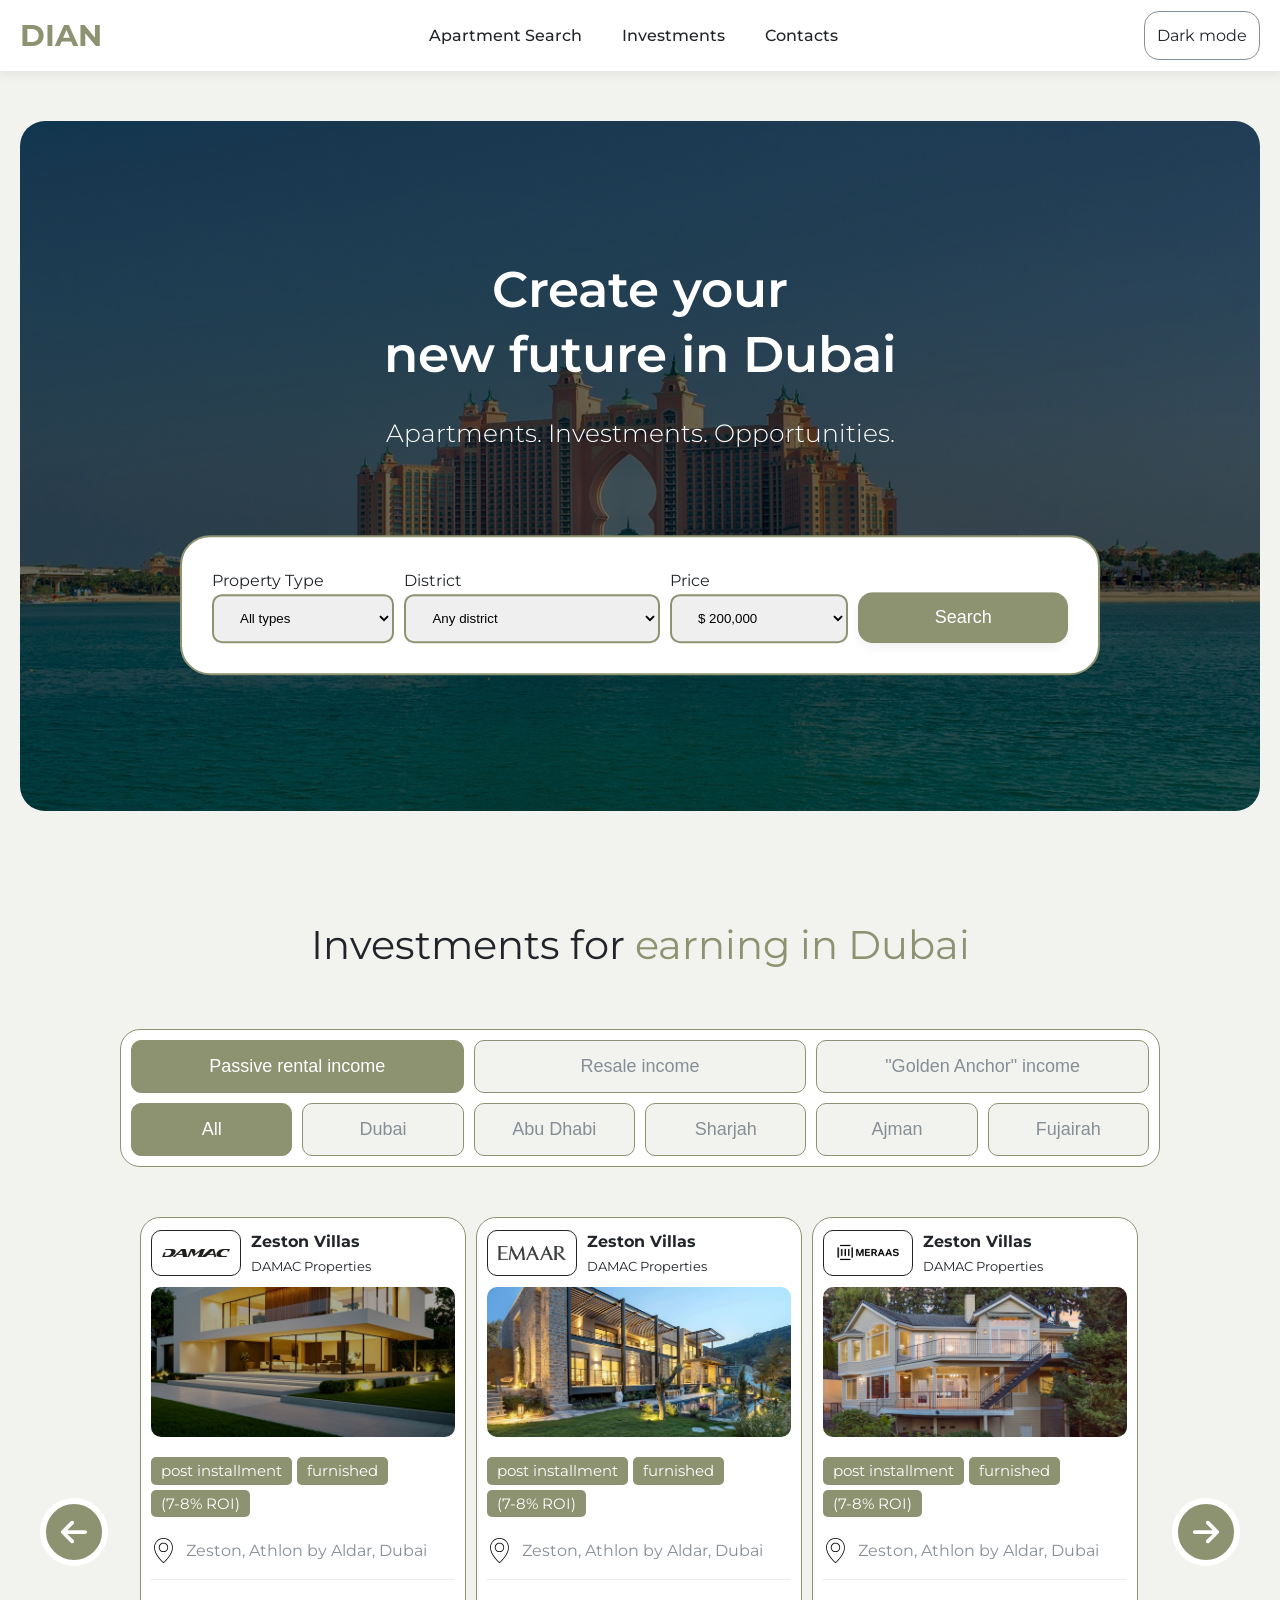
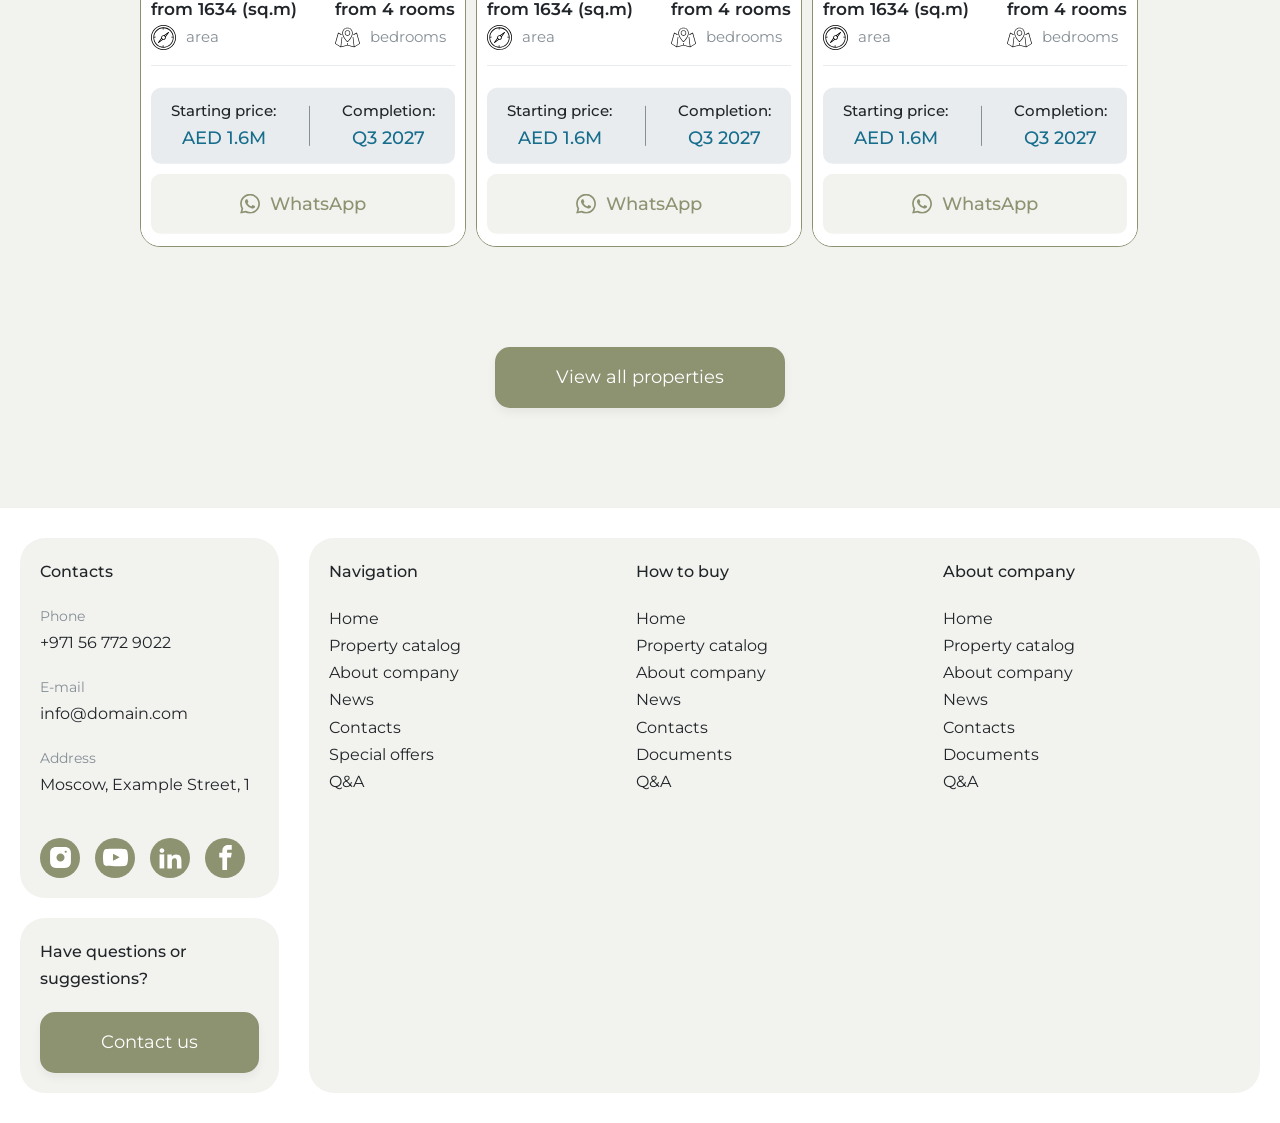
==== commit 0d048900: "Add responsive search form with property, district, and price filters" ====
--- a/index.html
+++ b/index.html
@@ -10,6 +10,7 @@
       rel="stylesheet"
     />
     <link rel="stylesheet" href="css/style.css" />
+    <link rel="icon" href="img/building.png" type="image/x-icon" />
 
     <title>DIAN — Real Estate Company</title>
   </head>
@@ -72,8 +73,8 @@
               action="https://httpbin.org/anything"
               method="POST"
             >
-              <fieldset class="search-form__group">
-                <legend class="search-form__title">Property Type</legend>
+              <label class="search-form__group">
+                Property Type
                 <select name="property-type" class="search-form__select">
                   <option value="all">All types</option>
                   <option value="apartment">Apartment</option>
@@ -82,10 +83,10 @@
                   <option value="duplex">Duplex</option>
                   <option value="office">Office</option>
                 </select>
-              </fieldset>
-
-              <fieldset class="search-form__group">
-                <legend class="search-form__title">District</legend>
+              </label>
+
+              <label class="search-form__group">
+                District
                 <select name="district" class="search-form__select">
                   <option value="any">Any district</option>
                   <option value="al-jazeera">Al Jazeera</option>
@@ -96,20 +97,22 @@
                   <option value="palm-jebel-ali">Palm Jebel Ali</option>
                   <option value="downtown">Downtown</option>
                 </select>
-              </fieldset>
-
-              <fieldset class="search-form__group">
-                <legend class="search-form__title">Price</legend>
+              </label>
+
+              <label class="search-form__group">
+                Price
                 <select name="price" class="search-form__select">
                   <option value="200000">$ 200,000</option>
                   <option value="500000">$ 500,000</option>
                   <option value="700000">$ 700,000</option>
                   <option value="800000">$ 800,000</option>
                 </select>
-              </fieldset>
+              </label>
 
               <div class="search-form__group">
-                <button type="submit" class="btn-search">Search</button>
+                <button type="submit" class="search-form__group-btn btn-search">
+                  Search
+                </button>
               </div>
             </form>
           </div>
--- a/css/style.css
+++ b/css/style.css
@@ -49,39 +49,11 @@
   |  3️⃣ GRID FOR Tablet portrait: ≤ 900px 3️⃣ |
   -------------------------------------------- */
 /* ---------------------------------------
-  |  4️⃣ Phone: ≤ 600px ГОРИЗОНТАЛЬНАЯ 4️⃣ |
+  |  4️⃣ Phone: ≤ 600px HORIZONTAL 4️⃣ |
   -------------------------------------- */
 /* -------------------------------------
   |  5️⃣ Extra small phone: ≤ 320px 5️⃣ |
   ------------------------------------ */
-/* 
-
-ПЕРЕКЛЮЧЕНИЯ МЕЖДУ КАРТОЧКАМИ
-
-class= "btn-method"
-
-1. Пассивный доход от аренды --> data-method="rent"
-2. Доход от перепродажи --> data-method="resale"
-3. Доход от «Золотого якоря» --> data-method="golden-anchor"
-
-ПЕРЕКЛЮЧЕНИЯ МЕЖДУ ГОРОДАМИ
-
-class= "btn-city"
-
-1. Все города --> data-city="all"
-2. Дубай --> data-city="dubai"
-3. Абу-Даби --> data-city="abu-dabi"
-4. Шарджа --> data-city="sharjah"
-5. Аджман --> data-city="ajman"
-6. Фуджейра --> data-city="fujairah"
-
-ЧТО ПИСАТЬ В САМИ КАРТОЧКИ
-
-data-id="card-invest-1" ПИСАТЬ ЧИСЛА ПО ПОРЯДКУ
-data-city="dubai"
-data-method="rent
-
-*/
 /* ------------------------------------------------------
    MEDIA QUERY MANAGER
    ------------------------------------------------------
@@ -430,6 +402,7 @@
   border: 2px solid var(--color-primary);
   flex-wrap: wrap;
   margin: 0 4rem;
+  height: 100%;
 }
 @media (max-width: 49.375em) {
   .search-form {
@@ -459,7 +432,10 @@
   flex-direction: column;
   position: relative;
   border: none;
-  overflow: hidden;
+  height: 100%;
+}
+.search-form__group-btn {
+  margin-top: auto;
 }
 .search-form__select {
   padding: 1.4rem 2.2rem;
@@ -567,10 +543,10 @@
 .section-invest__container__card {
   display: flex;
   gap: 1rem;
-  scroll-behavior: smooth; /* плавный скролл */
-  scroll-snap-type: x mandatory; /* включаем привязку к слайдам */
+  scroll-behavior: smooth;
+  scroll-snap-type: x mandatory;
   overflow: hidden;
-  min-height: 63rem; /* высота карточки */
+  min-height: 63rem;
 }
 @media only screen and (max-width: 75em) {
   .section-invest__container__card {
@@ -579,13 +555,13 @@
 }
 @media (max-width: 68.75em) {
   .section-invest__container__card {
-    overflow-x: auto; /* разрешаем горизонтальный скролл */
-    -webkit-overflow-scrolling: touch; /* плавный скролл на iOS */
-    scroll-snap-type: x mandatory; /* оставляем прилипающий скролл */
+    overflow-x: auto;
+    -webkit-overflow-scrolling: touch;
+    scroll-snap-type: x mandatory;
     padding: 0 1rem;
     scroll-padding: 0 1rem;
-    scrollbar-width: none; /* Firefox */
-    -ms-overflow-style: none; /* IE и Edge */
+    scrollbar-width: none;
+    -ms-overflow-style: none;
   }
 }
 @media only screen and (max-width: 56.25em) {
@@ -596,19 +572,19 @@
 }
 @media only screen and (max-width: 37.5em) {
   .section-invest__container__card {
-    overflow-x: auto; /* разрешаем горизонтальный скролл */
-    -webkit-overflow-scrolling: touch; /* плавный скролл на iOS */
-    scroll-snap-type: x mandatory; /* оставляем прилипающий скролл */
+    overflow-x: auto;
+    -webkit-overflow-scrolling: touch;
+    scroll-snap-type: x mandatory;
     padding: 0 1rem;
     scroll-padding: 0 1rem;
-    scrollbar-width: none; /* Firefox */
-    -ms-overflow-style: none; /* IE и Edge */
+    scrollbar-width: none;
+    -ms-overflow-style: none;
     height: 61rem;
   }
 }
 .section-invest__card {
-  flex: 0 0 32.6rem; /* 3 карточки видны */
-  scroll-snap-align: start; /* каждая карточка "прилипает" к началу */
+  flex: 0 0 32.6rem;
+  scroll-snap-align: start;
   position: relative;
   background-color: var(--color-white);
   padding: 1rem;
@@ -618,17 +594,17 @@
 }
 @media only screen and (max-width: 56.25em) {
   .section-invest__card {
-    flex: 0 0 43rem; /* 2 карточки видны */
+    flex: 0 0 43rem;
   }
 }
 @media (max-width: 68.75em) {
   .section-invest__card {
-    flex: 0 0 49rem; /* 2 карточки видны */
+    flex: 0 0 49rem;
   }
 }
 @media only screen and (max-width: 37.5em) {
   .section-invest__card {
-    flex: 0 0 34rem; /* 2 карточки видны */
+    flex: 0 0 34rem;
   }
 }
 .section-invest__card__developer {
@@ -764,9 +740,6 @@
   font-size: 1.3rem;
 }
 
-/* ------------------------------------------------------
-    LOGO OF DEVELOPER COMPANIES
-  ------------------------------------------------------ */
 .developer__logo-box {
   height: 4.6rem;
   width: 9rem;
@@ -796,9 +769,6 @@
   background-image: url(../img/developers-logo/Nakheel.png);
 }
 
-/* ------------------------------------------------------
-    IMAGE OF INVEST PROPERTIES
-  ------------------------------------------------------ */
 .invest__image {
   height: 15rem;
   background-size: cover;
@@ -1405,33 +1375,33 @@
   justify-content: space-between;
   align-items: center;
   padding: 1rem 2rem;
-  color: white;
   position: relative;
 }
 
-.navbar .logo {
+.logo {
   font-size: 1.5rem;
   font-weight: bold;
 }
 
-.navbar .nav-links {
+.nav-links {
   display: flex;
   list-style: none;
-}
-
-.navbar .nav-links li {
+  gap: 2rem;
+}
+
+.nav-links li {
   margin-left: 2rem;
 }
 
-.navbar .nav-links li a {
+.nav-links li a {
+  color: var(--color-font);
   text-decoration: none;
-  color: white;
   font-weight: 500;
   transition: color 0.3s;
 }
 
-.navbar .nav-links li a:hover {
-  color: var(--color-font);
+.nav-links li a:hover {
+  color: var(--color-primary);
 }
 
 /* Burger menu */
@@ -1459,7 +1429,7 @@
   .navbar .nav-links {
     position: fixed;
     top: 0;
-    right: -100%; /* Скрыто за экраном */
+    right: -100%;
     width: 70%;
     height: 100vh;
     flex-direction: column;
@@ -1467,7 +1437,7 @@
     padding: 80px 20px 20px;
     transition: right 0.3s ease;
     z-index: 999;
-    box-shadow: -5px 0 15px rgba(0, 0, 0, 0.1); /* ✅ Тень для красоты */
+    box-shadow: -5px 0 15px rgba(0, 0, 0, 0.1);
   }
   .navbar .nav-links.nav-active {
     right: -20%;
@@ -1478,7 +1448,7 @@
     text-align: left;
   }
   .navbar .nav-links li a {
-    color: white; /* ✅ Белый текст на цветном фоне */
+    color: var(--color-font);
     font-size: 1.6rem;
     font-weight: 400;
     padding: 10px 0;
@@ -1487,12 +1457,9 @@
   }
   .burger {
     display: flex;
-    z-index: 1000; /* ✅ Поверх меню */
-  }
-}
-/* ------------------------------------------------------
-    ГЛАВНЫЙ БЛОК
-  ------------------------------------------------------ */
+    z-index: 1000;
+  }
+}
 .hero {
   margin-bottom: 10rem;
   padding: 0 2rem;
@@ -1545,15 +1512,8 @@
   transform: translate(-50%, -50%);
 }
 
-/* ------------------------------------------------------
-    БЛОК ПОКУПКИ НЕДВИЖИМОСТИ ДЛЯ ЖИЗНИ ИНВЕСТИЦИИ
-  ------------------------------------------------------ */
 .section-invest__choose-option {
   margin-bottom: 5rem;
 }
 
-/* ------------------------------------------------------
-    БЛОК ПОКУПКИ НЕДВИЖИМОСТИ ДЛЯ ЖИЗНИ
-  ------------------------------------------------------ */
-
 /*# sourceMappingURL=style.css.map */
